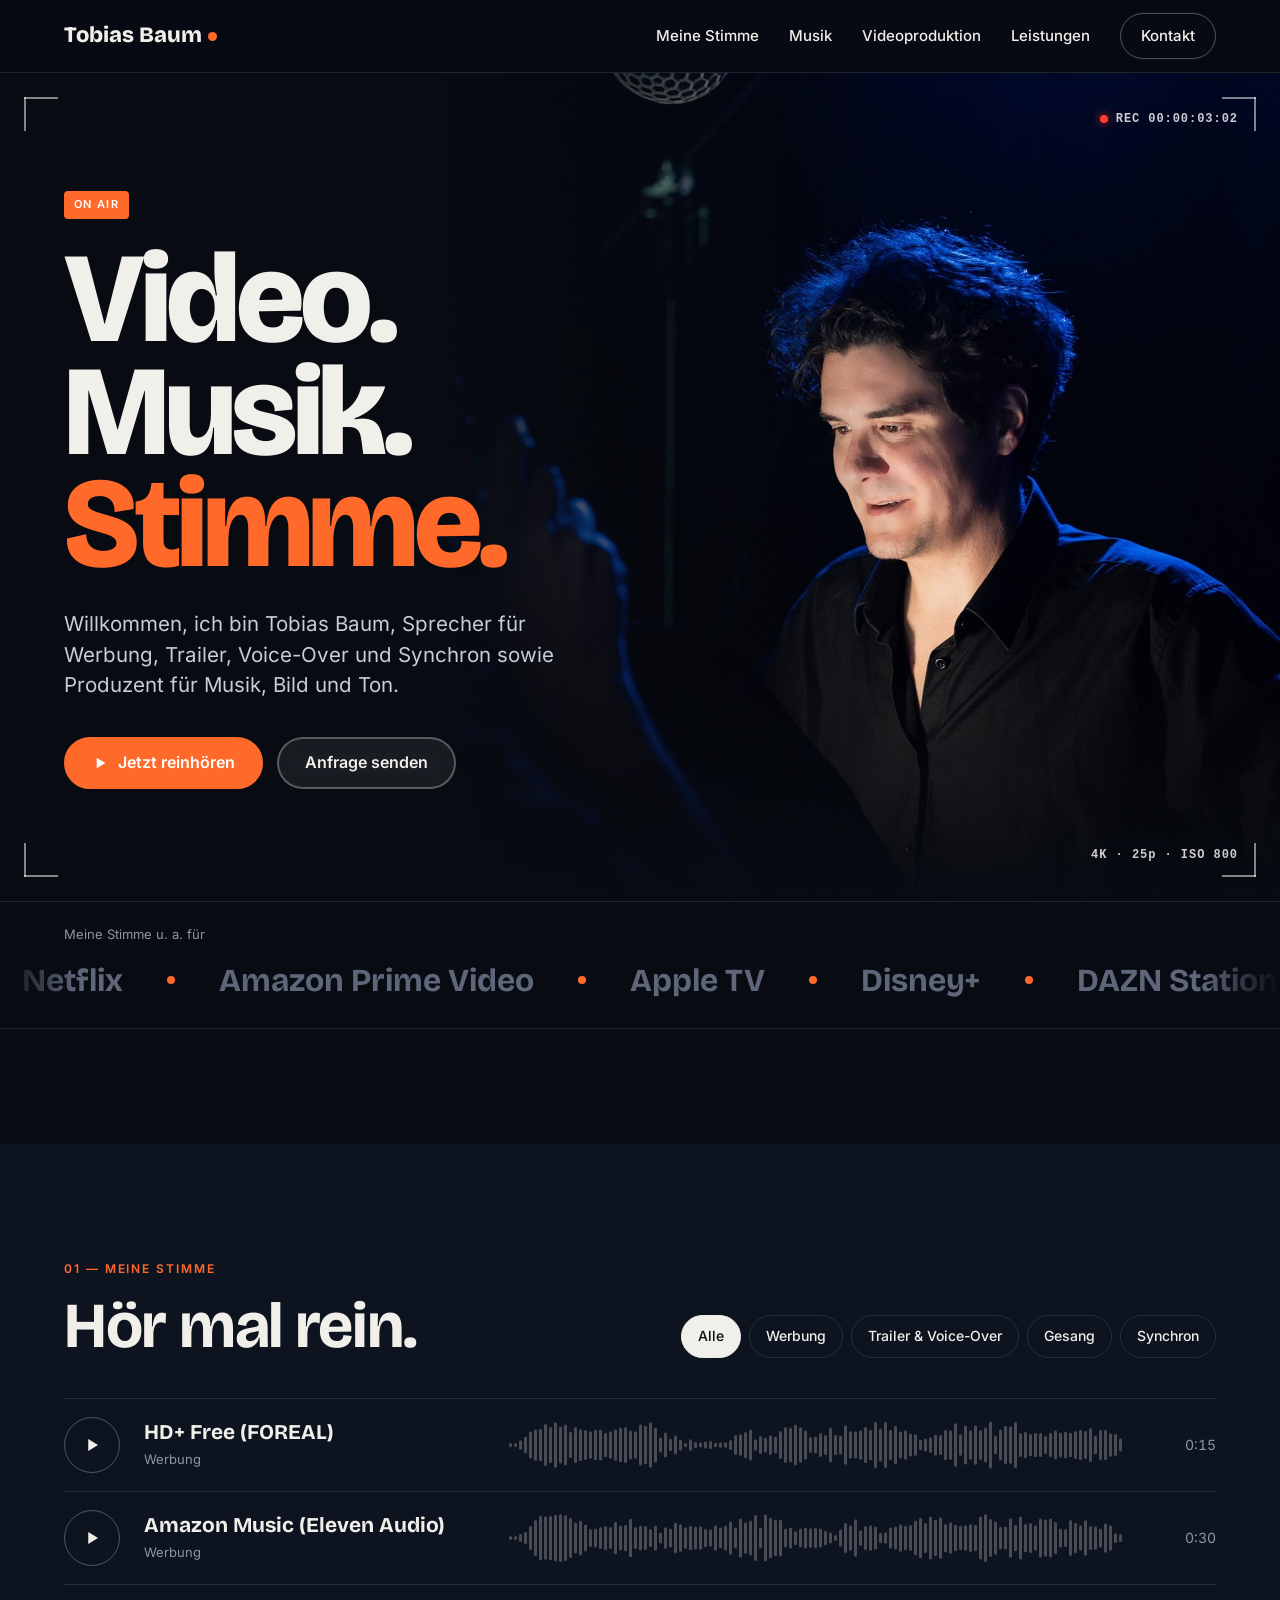
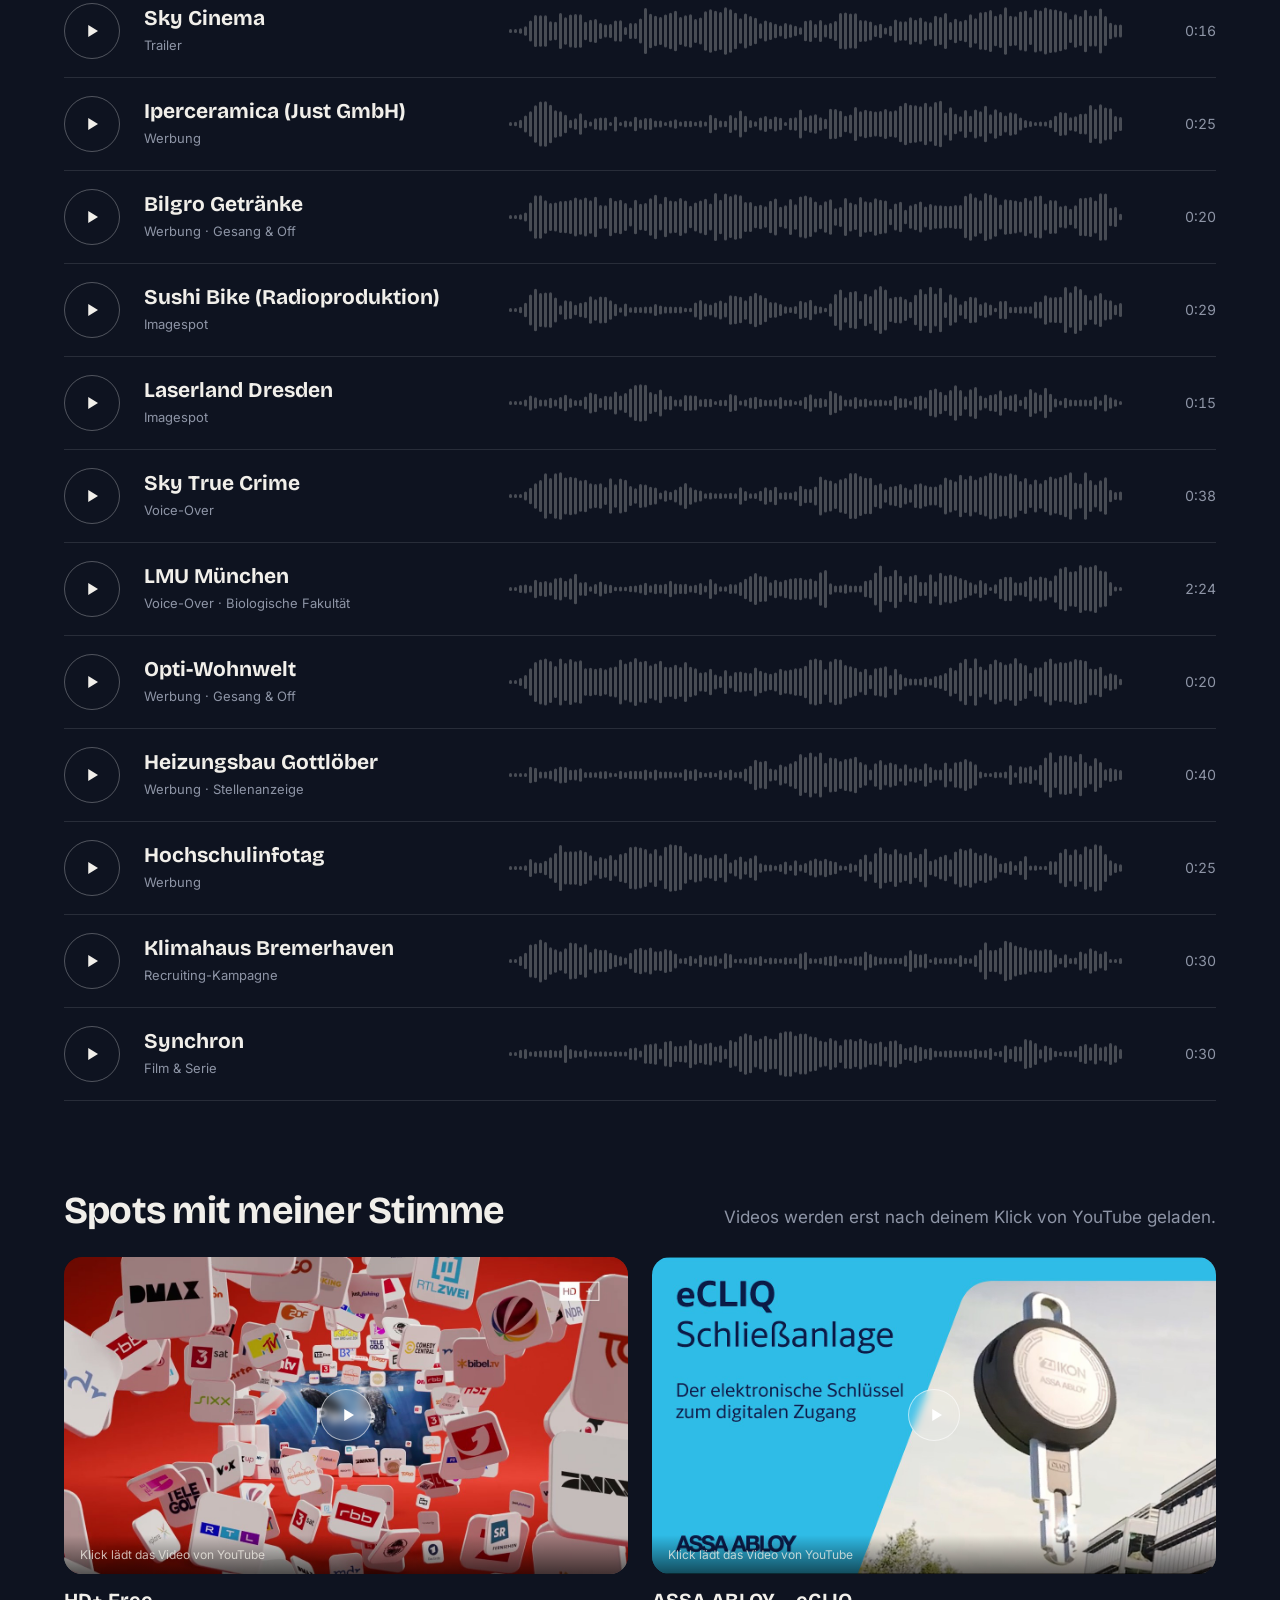
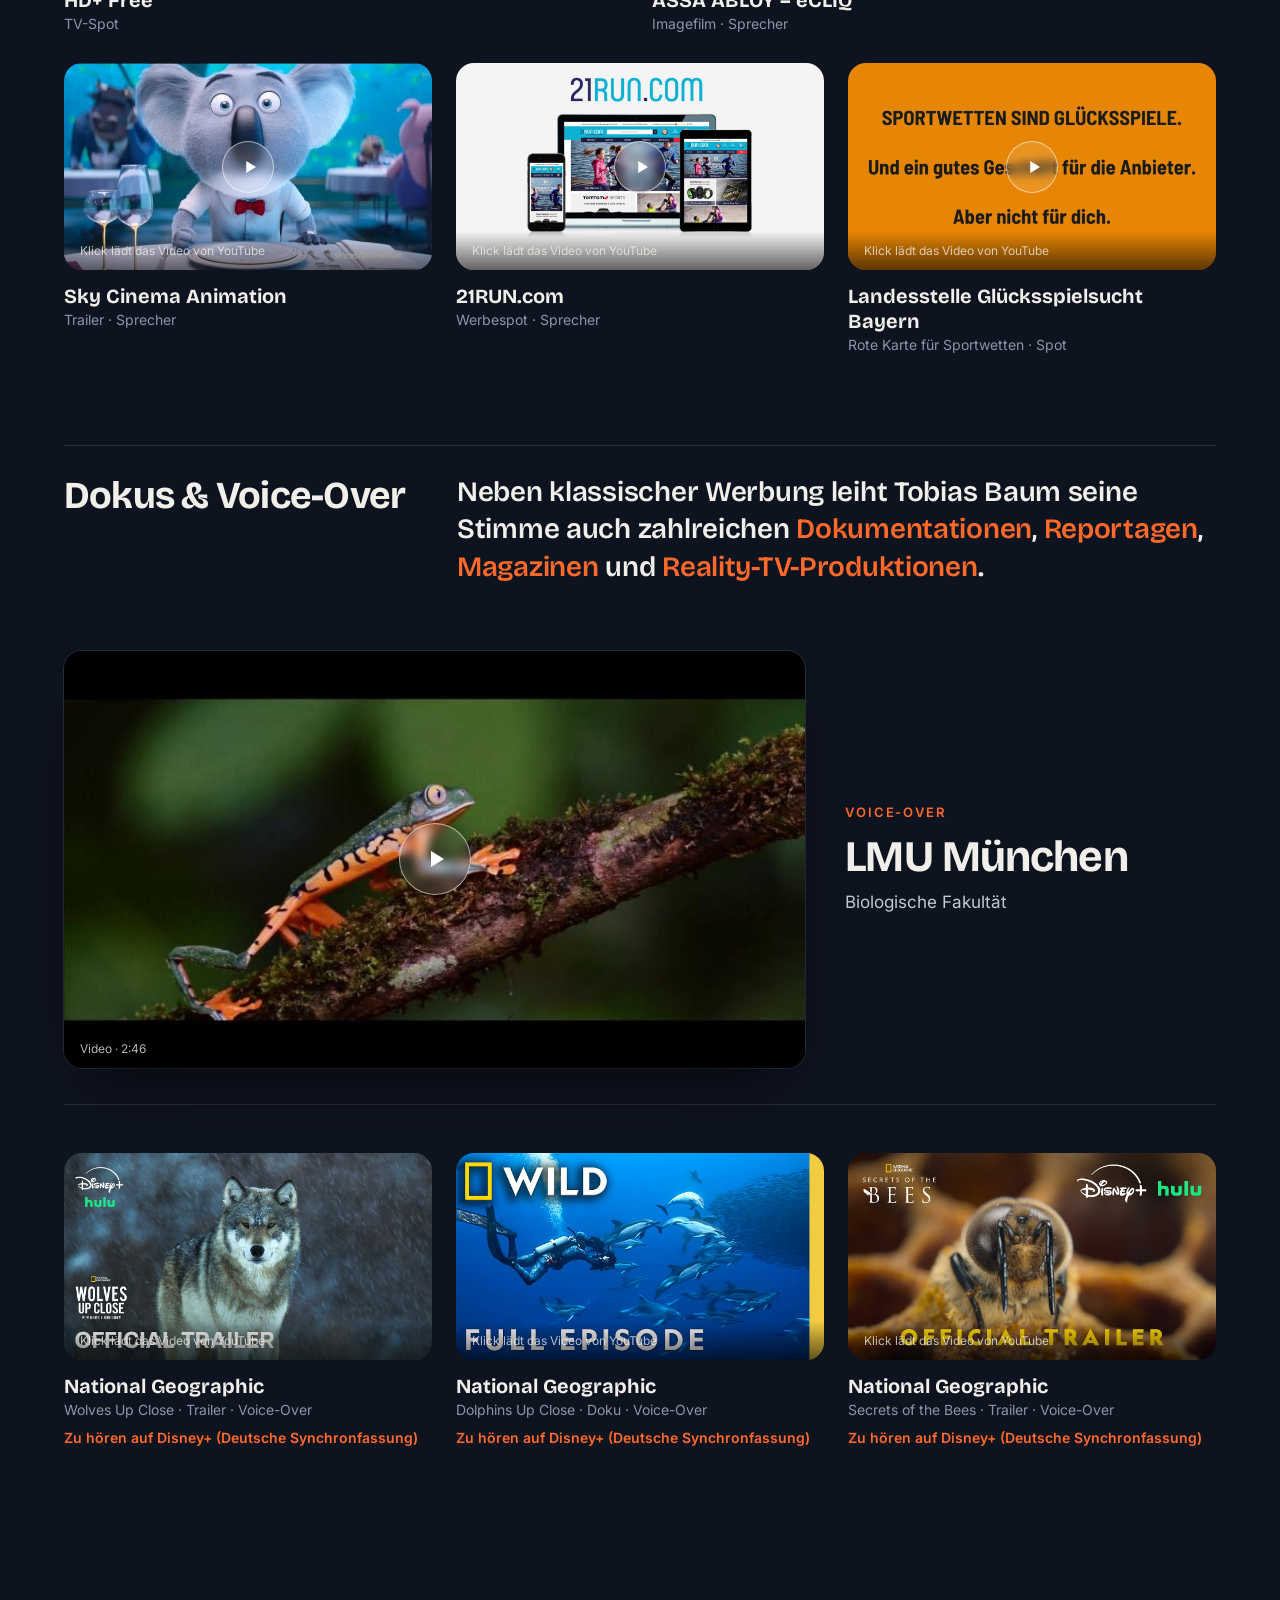
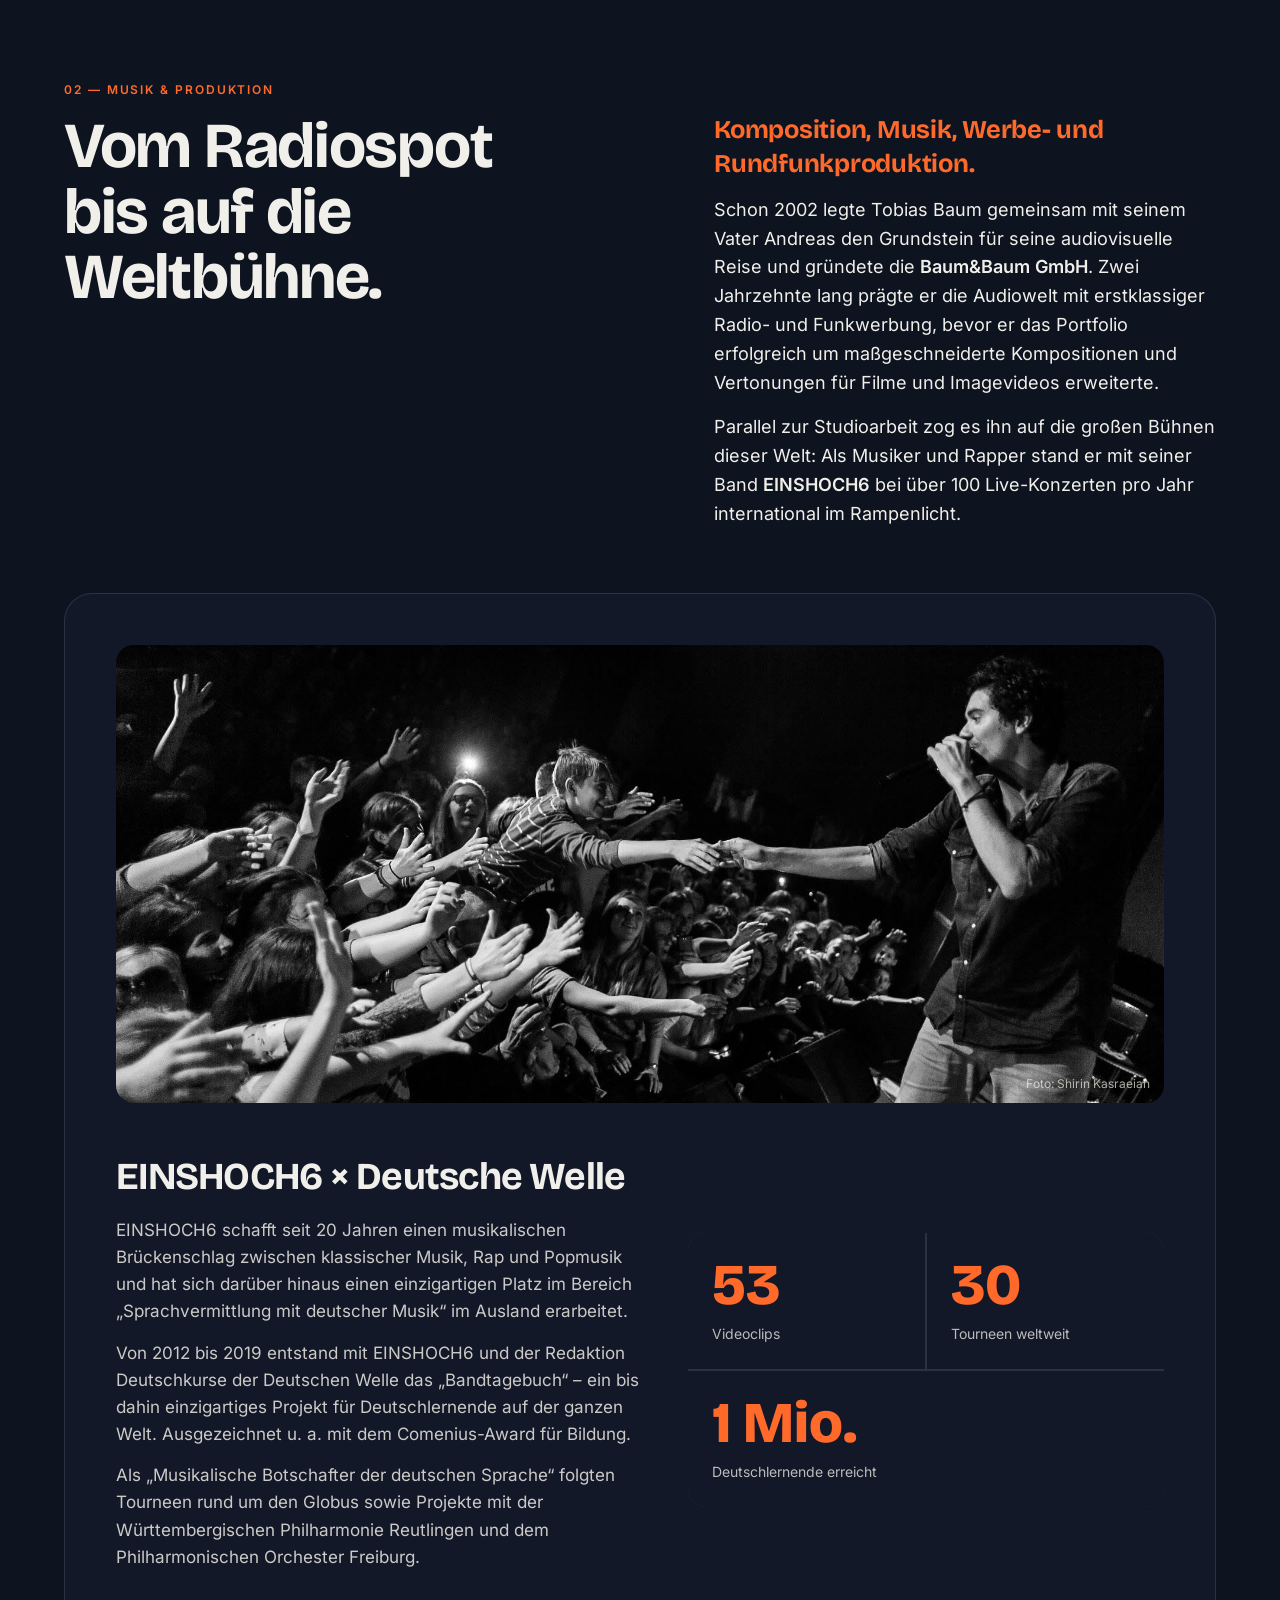
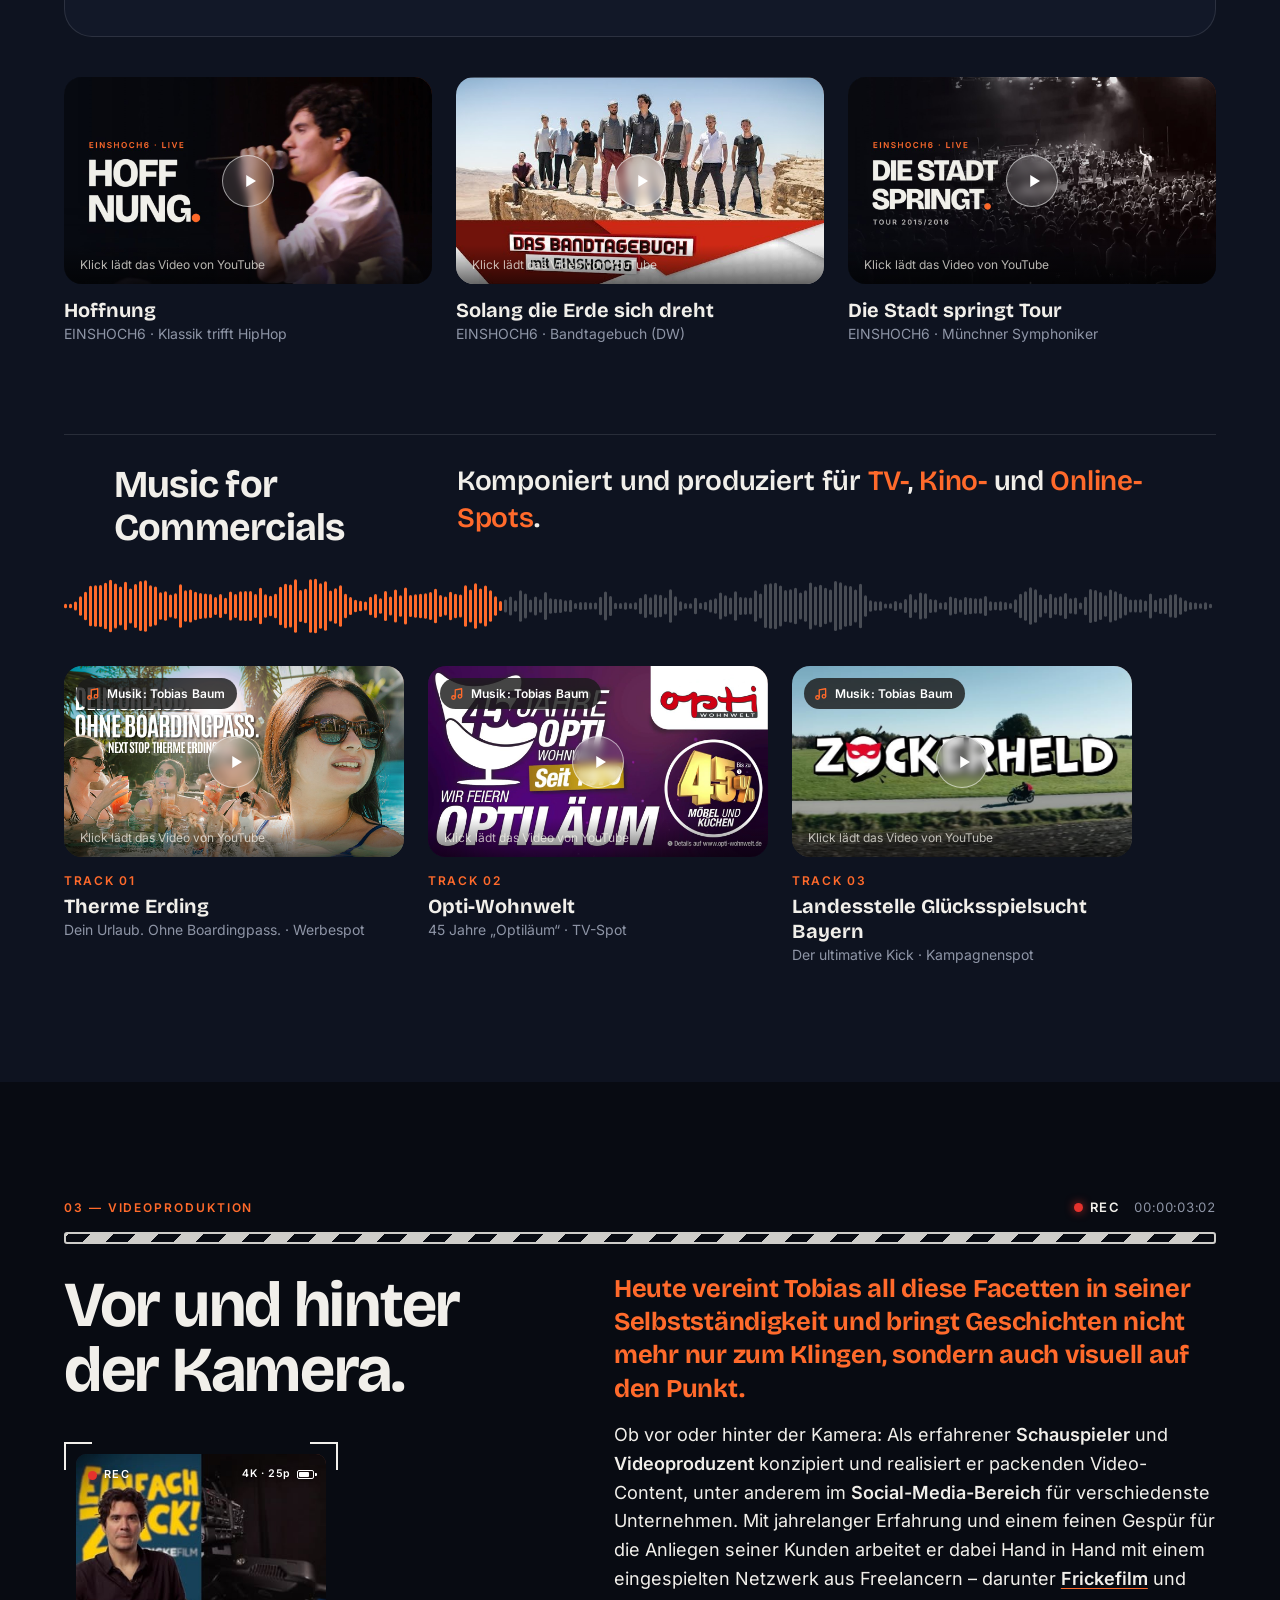
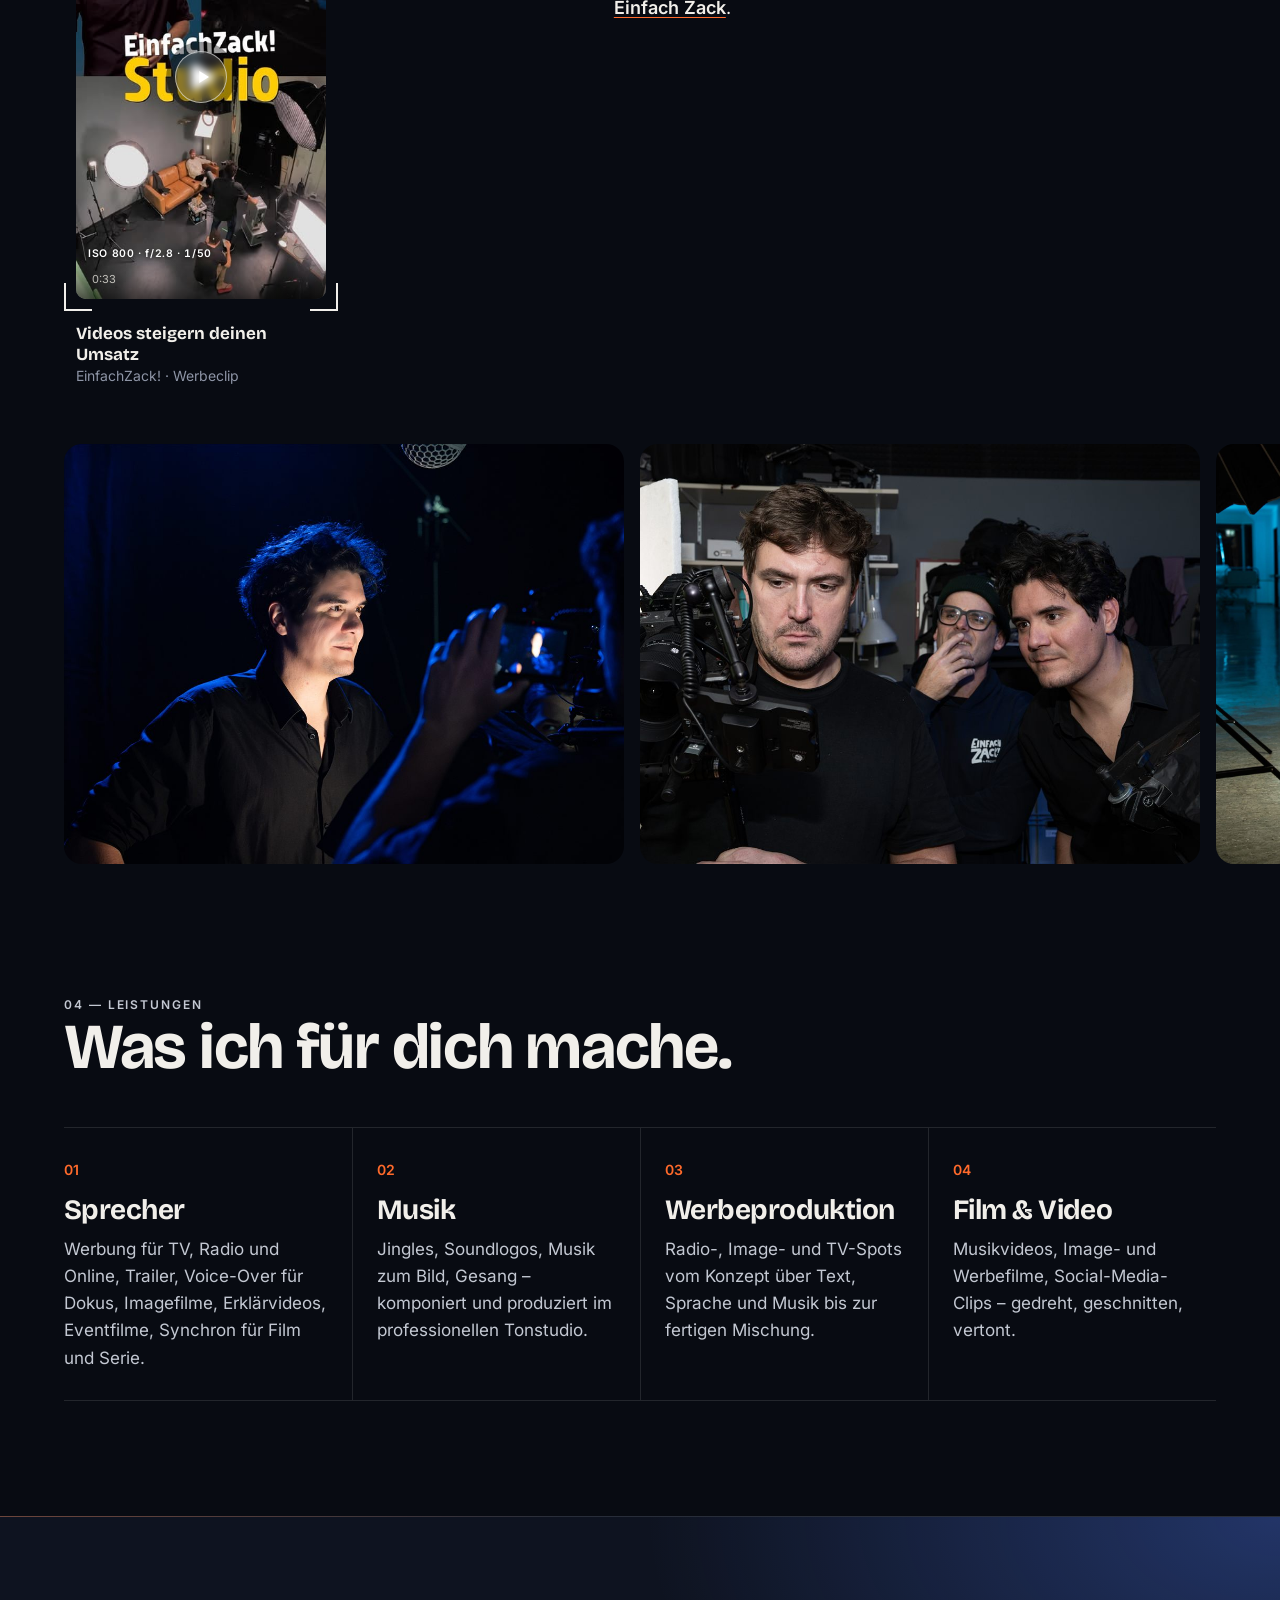
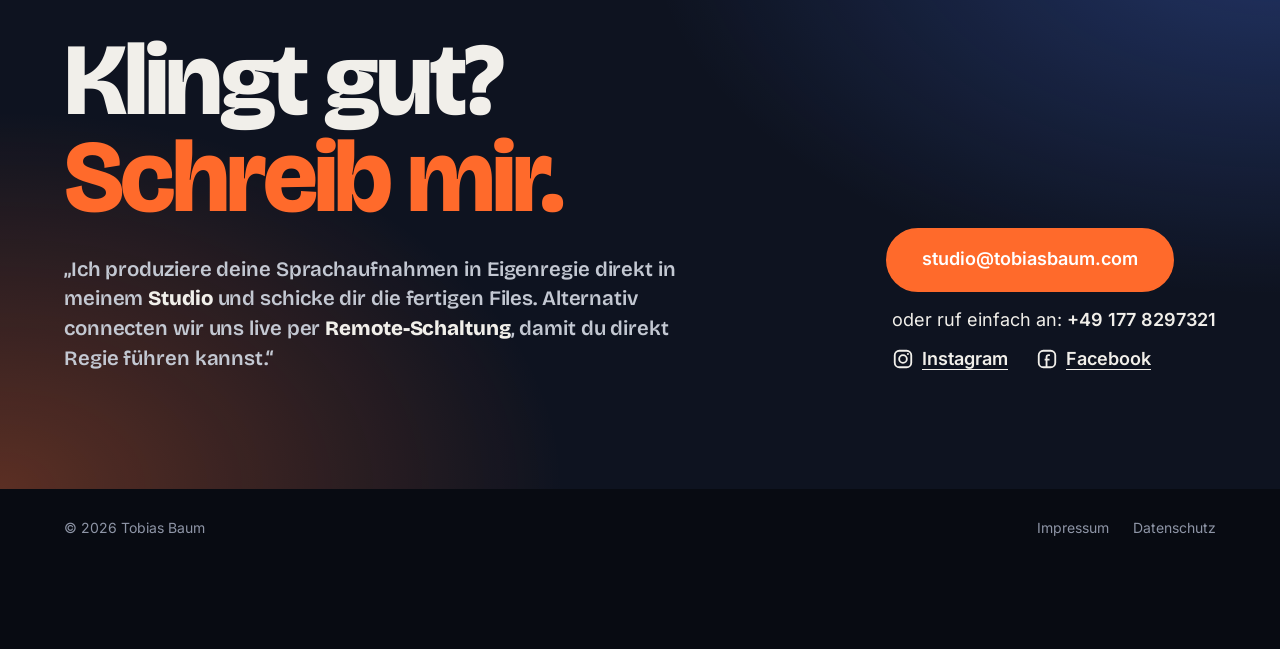
==== dunkel/index.html @ 775d808f "Vorschau aktualisiert (12.11.2026 11:14)" ====
<!doctype html>
<html lang="de">
<head>
<meta charset="utf-8">
<meta name="viewport" content="width=device-width, initial-scale=1">
<meta name="robots" content="noindex, nofollow">
<title>Tobias Baum – Sprecher aus München, Musik- & Videoproduzent</title>
<meta name="description" content="Tobias Baum – Sprecher aus München für Werbung, Trailer, Voice-Over und Synchron sowie Produzent für Musik, Werbung und Video. Hörproben, Videos und Kontakt.">
<!-- Haupt-Adresse für Google (falls die Seite später mit www. läuft, hier und in sitemap.xml/robots.txt anpassen) -->
<link rel="canonical" href="https://tobiasbaum.com/">
<meta name="theme-color" content="#080B12">
<!-- Vorschau beim Teilen (WhatsApp, Facebook, LinkedIn, X …) -->
<meta property="og:type" content="website">
<meta property="og:locale" content="de_DE">
<meta property="og:site_name" content="Tobias Baum">
<meta property="og:url" content="https://tobiasbaum.com/">
<meta property="og:title" content="Tobias Baum – Sprecher, Musik- & Videoproduzent">
<meta property="og:description" content="Sprecher aus München für Werbung, Trailer, Voice-Over und Synchron. Dazu Musik, Werbe- und Videoproduktion aus einer Hand. Jetzt reinhören.">
<meta property="og:image" content="https://tobiasbaum.com/bilder/teilen-vorschau.jpg">
<meta property="og:image:width" content="1200">
<meta property="og:image:height" content="630">
<meta property="og:image:alt" content="Tobias Baum am Set – Video. Musik. Stimme.">
<meta name="twitter:card" content="summary_large_image">
<!-- Angaben für Google (strukturierte Daten) -->
<script type="application/ld+json">
{
  "@context": "https://schema.org",
  "@type": "Person",
  "name": "Tobias Baum",
  "url": "https://tobiasbaum.com/",
  "image": "https://tobiasbaum.com/bilder/teilen-vorschau.jpg",
  "jobTitle": "Sprecher, Musik- und Videoproduzent",
  "description": "Sprecher für Werbung, Trailer, Voice-Over und Synchron sowie Produzent für Musik, Werbung und Video.",
  "email": "mailto:studio@tobiasbaum.com",
  "telephone": "+491778297321",
  "address": {
    "@type": "PostalAddress",
    "streetAddress": "Ringstraße 33",
    "postalCode": "82386",
    "addressLocality": "Huglfing",
    "addressRegion": "Bayern",
    "addressCountry": "DE"
  },
  "areaServed": ["München", "Bayern", "Deutschland"],
  "knowsAbout": ["Sprecher", "Voice-Over", "Werbesprecher", "Trailer", "Synchron", "Musikproduktion", "Werbeproduktion", "Videoproduktion"],
  "sameAs": [
    "https://www.instagram.com/tobiasbaum82/",
    "https://www.facebook.com/tobias.baum"
  ]
}
</script>
<link rel="preload" href="fonts/bricolage-grotesque-latin.woff2" as="font" type="font/woff2" crossorigin>
<link rel="preload" href="fonts/inter-latin.woff2" as="font" type="font/woff2" crossorigin>
<link rel="stylesheet" href="fonts/fonts.css?v=4">
<link rel="stylesheet" href="style.css?v=115">
<script>/* Farbvorschau: ?akzent=RRGGBB testet eine andere Akzentfarbe (ohne Zusatz bleibt alles wie es ist) */(function(){var m=location.search.match(/[?&]akzent=([0-9a-fA-F]{6})/);if(!m)return;var h=m[1],r=parseInt(h.slice(0,2),16),g=parseInt(h.slice(2,4),16),b=parseInt(h.slice(4,6),16),s=document.documentElement.style;s.setProperty("--accent","#"+h);s.setProperty("--accent-ink",(0.299*r+0.587*g+0.114*b)>165?"#111111":"#FFFFFF");})();</script>
<link rel="icon" href="bilder/logo/favicon.ico" sizes="any">
<link rel="icon" type="image/png" sizes="32x32" href="bilder/logo/favicon-32.png">
<link rel="apple-touch-icon" href="bilder/logo/apple-touch-icon.png">
</head>
<body>

<header class="nav" id="top">
  <div class="wrap nav__inner">
    <a href="#top" class="nav__logo">Tobias Baum<span class="dot"></span></a>
    <button class="nav__toggle" aria-expanded="false" aria-controls="menu" aria-label="Menü öffnen">
      <span></span><span></span>
    </button>
    <nav id="menu" class="nav__menu">
      <a href="#hoerproben">Meine Stimme</a>
      <a href="#musik">Musik</a>
      <a href="#videoproduktion">Videoproduktion</a>
      <a href="#leistungen">Leistungen</a>
      <a href="#kontakt" class="nav__cta">Kontakt</a>
    </nav>
  </div>
</header>

<main>

  <!-- HERO -->
  <!-- Set-Licht: Vollbild-Drehfoto mit Kamera-Sucher -->
  <section class="hero">
    <div class="hero__bg"><img src="bilder/dreh/start-set-retusche.jpg?v=2" alt="Tobias Baum am Set vor der Kamera, im blauen Licht" width="2200" height="1467" fetchpriority="high"></div>
    <div class="hero__vf" aria-hidden="true">
      <span class="hero__vf-tr"><i></i>REC <span id="heroTc">00:00:00:00</span></span>
      <span class="hero__vf-br">4K · 25p · ISO 800</span>
    </div>
    <div class="wrap hero__inner">
      <div class="hero__text">
        <p class="eyebrow"><span class="onair">ON AIR</span></p>
        <h1>Video.<br>Musik.<br><em>Stimme.</em></h1>
        <p class="lead">Willkommen, ich bin Tobias Baum, Sprecher für Werbung, Trailer, Voice-Over und Synchron sowie Produzent für Musik, Bild und Ton.</p>
        <div class="hero__actions">
          <button class="btn btn--primary" data-play-first>
            <svg viewBox="0 0 24 24" aria-hidden="true"><path d="M7 4l13 8-13 8z"/></svg>
            Jetzt reinhören
          </button>
          <a href="#kontakt" class="btn btn--glass">Anfrage senden</a>
        </div>
      </div>
    </div>
  </section>

  <!-- KUNDEN -->
  <section class="clients" aria-label="Auswahl an Auftraggebern">
    <p class="clients__label wrap">Meine Stimme u. a. für</p>
    <div class="marquee">
      <div class="marquee__track" id="clientTrack"></div>
    </div>
  </section>

  <!-- HÖRPROBEN -->
  <section class="demos" id="hoerproben">
    <div class="wrap">
      <div class="section-head">
        <div>
          <p class="kicker">01 — Meine Stimme</p>
          <h2>Hör mal rein.</h2>
        </div>
        <div class="chips" role="tablist" aria-label="Hörproben filtern" id="demoFilter"></div>
      </div>
      <ol class="demo-list" id="demoList"></ol>

      <!-- Spots und Dokus gehören seit 10.11. zu den Hörproben (eigene Rubrik „Videos“ entfallen) -->
      <div class="spots" id="spots">
        <div class="subsection__head">
          <h3>Spots mit meiner Stimme</h3>
          <p>Videos werden erst nach deinem Klick von YouTube geladen.</p>
        </div>
        <div class="video-grid" id="videoGrid"></div>
      </div>

      <div class="subsection">
        <div class="vo-intro">
          <h3>Dokus &amp; Voice-Over</h3>
          <p class="vo-intro__lead">Neben klassischer Werbung leiht Tobias Baum seine Stimme auch zahlreichen <em>Dokumentationen</em>, <em>Reportagen</em>, <em>Magazinen</em> und <em>Reality-TV-Produktionen</em>.</p>
        </div>
        <div class="video-grid" id="voiceoverGrid"></div>
      </div>
    </div>
  </section>

  <!-- MUSIK -->
  <section class="music" id="musik">
    <div class="wrap">
      <p class="kicker">02 — Musik & Produktion</p>
      <div class="music__intro">
        <div class="music__head">
          <h2>Vom Radiospot<br>bis auf die Weltbühne.</h2>
        </div>
        <div class="music__text">
          <p class="music__lead">Komposition, Musik, Werbe- und Rundfunkproduktion.</p>
          <p>Schon 2002 legte Tobias Baum gemeinsam mit seinem Vater Andreas den Grundstein für seine audiovisuelle Reise und gründete die <strong>Baum&amp;Baum GmbH</strong>. Zwei Jahrzehnte lang prägte er die Audiowelt mit erstklassiger Radio- und Funkwerbung, bevor er das Portfolio erfolgreich um maßgeschneiderte Kompositionen und Vertonungen für Filme und Imagevideos erweiterte.</p>
          <p>Parallel zur Studioarbeit zog es ihn auf die großen Bühnen dieser Welt: Als Musiker und Rapper stand er mit seiner Band <strong>EINSHOCH6</strong> bei über 100 Live-Konzerten pro Jahr international im Rampenlicht.</p>
        </div>
      </div>

      <div class="band">
        <figure class="band__photo">
          <img src="bilder/einshoch6-live.jpg" alt="Tobias Baum live mit EINSHOCH6 – Hände aus dem Publikum strecken sich ihm entgegen" width="1774" height="1183" loading="lazy">
          <figcaption>Foto: Shirin Kasraeian</figcaption>
        </figure>
        <div class="band__text">
          <h3>EINSHOCH6 × Deutsche Welle</h3>
          <p>EINSHOCH6 schafft seit 20 Jahren einen musikalischen Brückenschlag zwischen klassischer Musik, Rap und Popmusik und hat sich darüber hinaus einen einzigartigen Platz im Bereich „Sprachvermittlung mit deutscher Musik“ im Ausland erarbeitet.</p>
          <p>Von 2012 bis 2019 entstand mit EINSHOCH6 und der Redaktion Deutschkurse der Deutschen Welle das „Bandtagebuch“ – ein bis dahin einzigartiges Projekt für Deutschlernende auf der ganzen Welt. Ausgezeichnet u. a. mit dem Comenius-Award für Bildung.</p>
          <p>Als „Musikalische Botschafter der deutschen Sprache“ folgten Tourneen rund um den Globus sowie Projekte mit der Württembergischen Philharmonie Reutlingen und dem Philharmonischen Orchester Freiburg.</p>
        </div>
        <dl class="stats">
          <div><dt>53</dt><dd>Videoclips</dd></div>
          <div><dt>30</dt><dd>Tourneen weltweit</dd></div>
          <div><dt>1 Mio.</dt><dd>Deutschlernende erreicht</dd></div>
        </dl>
      </div>

      <div class="video-grid video-grid--dark" id="bandGrid"></div>

      <div class="subsection">
        <div class="mfc-head">
          <h3><span class="eq" aria-hidden="true"><i></i><i></i><i></i><i></i><i></i></span>Music for Commercials</h3>
          <p class="mfc-head__lead">Komponiert und produziert für <em>TV-</em>, <em>Kino-</em> und <em>Online-Spots</em>.</p>
        </div>
        <canvas class="mfc-wave" id="mfcWave" aria-hidden="true"></canvas>
        <div class="video-grid video-grid--music" id="commercialGrid"></div>
      </div>
    </div>
  </section>

  <!-- VIDEOPRODUKTION -->
  <section class="video-pro" id="videoproduktion">
   <div class="wrap">
    <div class="film-bar">
      <p class="kicker">03 — Videoproduktion</p>
      <p class="film-bar__rec" aria-hidden="true"><span class="rec"><i></i>REC</span><span class="timecode" id="timecode">00:00:00:00</span></p>
    </div>
    <div class="video-pro__inner">
      <h2>Vor und hinter<br>der Kamera.</h2>
      <div class="video-pro__text">
        <p class="video-pro__lead">Heute vereint Tobias all diese Facetten in seiner Selbstständigkeit und bringt Geschichten nicht mehr nur zum Klingen, sondern auch visuell auf den Punkt.</p>
        <p>Ob vor oder hinter der Kamera: Als erfahrener <strong>Schauspieler</strong> und <strong>Videoproduzent</strong> konzipiert und realisiert er packenden Video-Content, unter anderem im <strong>Social-Media-Bereich</strong> für verschiedenste Unternehmen. Mit jahrelanger Erfahrung und einem feinen Gespür für die Anliegen seiner Kunden arbeitet er dabei Hand in Hand mit einem eingespielten Netzwerk aus Freelancern – darunter <a href="https://frickefilm.de" target="_blank" rel="noopener">Frickefilm</a> und <a href="https://einfachzack.de" target="_blank" rel="noopener">Einfach Zack</a>.</p>
      </div>
        <!-- Einfach-Zack-Clip als eigene MP4 (seit 10.11. statt Instagram-Link); wird erst beim Klick geladen -->
        <figure class="video reel">
          <div class="video__frame">
            <button class="video__poster" type="button" data-local-video="video/einfachzack-umsatz-steigern.mp4" aria-label="Video „Videos steigern deinen Umsatz“ abspielen">
              <img src="bilder/videos/instagram-C8otmmvt7-N.jpg" alt="" width="360" height="640" loading="lazy">
              <span class="play"><svg viewBox="0 0 24 24" aria-hidden="true"><path d="M7 4l13 8-13 8z"/></svg></span>
              <span class="rec rec--overlay" aria-hidden="true"><i></i>REC</span>
              <span class="cam cam--tr" aria-hidden="true">4K · 25p <i class="cam__bat"></i></span>
              <span class="cam cam--bl" aria-hidden="true">ISO 800 · f/2.8 · 1/50</span>
              <span class="hint">0:33</span>
            </button>
          </div>
          <figcaption>
            <div class="video__title">Videos steigern deinen Umsatz</div>
            <div class="video__meta">EinfachZack! · Werbeclip</div>
          </figcaption>
        </figure>
    </div>
    <!-- Eigene Drehfotos als Filmstreifen, seitlich wischbar -->
    <div class="set-strip" aria-label="Fotos vom Dreh">
      <figure class="is-wide"><img src="bilder/dreh/vor-der-kamera-retusche.jpg" alt="Tobias Baum vor der Kamera, ein Kameramann filmt ihn im blauen Licht" width="1200" height="800" loading="lazy"></figure>
      <figure class="is-wide"><img src="bilder/dreh/hinter-der-kamera.jpg" alt="Tobias Baum mit dem Team am Kameramonitor beim Dreh" width="1200" height="800" loading="lazy"></figure>
      <figure><img src="bilder/dreh/set-interview.jpg" alt="Interview-Aufbau mit Licht, Mikrofon und Kamera im Flur" width="933" height="1400" loading="lazy"></figure>
      <figure class="is-wide"><img src="bilder/dreh/set-team.jpg" alt="Tobias Baum mit Kamerateam am Set" width="1400" height="933" loading="lazy"></figure>
    </div>
   </div>
  </section>

  <!-- LEISTUNGEN -->
  <section class="services wrap" id="leistungen">
    <p class="kicker">04 — Leistungen</p>
    <h2>Was ich für dich mache.</h2>
    <div class="services__grid">
      <article>
        <span class="num">01</span>
        <h3>Sprecher</h3>
        <p>Werbung für TV, Radio und Online, Trailer, Voice-Over für Dokus, Imagefilme, Erklärvideos, Eventfilme, Synchron für Film und Serie.</p>
      </article>
      <article>
        <span class="num">02</span>
        <h3>Musik</h3>
        <p>Jingles, Soundlogos, Musik zum Bild, Gesang – komponiert und produziert im professionellen Tonstudio.</p>
      </article>
      <article>
        <span class="num">03</span>
        <h3>Werbeproduktion</h3>
        <p>Radio-, Image- und TV-Spots vom Konzept über Text, Sprache und Musik bis zur fertigen Mischung.</p>
      </article>
      <article>
        <span class="num">04</span>
        <h3>Film &amp; Video</h3>
        <p>Musikvideos, Image- und Werbefilme, Social-Media-Clips – gedreht, geschnitten, vertont.</p>      </article>
    </div>
  </section>

  <!-- KONTAKT -->
  <section class="contact" id="kontakt">
    <div class="wrap contact__inner">
      <div class="contact__head">
        <h2>Klingt gut?<br><em>Schreib mir.</em></h2>
        <blockquote class="contact__quote">
          <p>„Ich produziere deine Sprachaufnahmen in Eigenregie direkt in meinem <strong>Studio</strong> und schicke dir die fertigen Files. Alternativ connecten wir uns live per <strong>Remote-Schaltung</strong>, damit du direkt Regie führen kannst.“</p>
        </blockquote>
      </div>
      <div class="contact__links">
        <a href="mailto:studio@tobiasbaum.com" class="btn btn--primary btn--big">studio@tobiasbaum.com</a>
        <p class="contact__phone">oder ruf einfach an: <a href="tel:+491778297321">+49&nbsp;177&nbsp;8297321</a></p>
        <p class="contact__phone contact__social">
          <a href="https://www.instagram.com/tobiasbaum82/" target="_blank" rel="noopener">
            <svg viewBox="0 0 24 24" aria-hidden="true"><rect x="3" y="3" width="18" height="18" rx="5"/><circle cx="12" cy="12" r="4.2"/><circle cx="17.4" cy="6.6" r="1.1" class="fill"/></svg>
            Instagram
          </a>
          <a href="https://www.facebook.com/tobias.baum" target="_blank" rel="noopener">
            <svg viewBox="0 0 24 24" aria-hidden="true"><rect x="3" y="3" width="18" height="18" rx="5"/><path d="M15.2 7.8h-1.6c-1.3 0-2.1.8-2.1 2.2V21M9.4 12.6h5.4"/></svg>
            Facebook
          </a>
        </p>
      </div>
    </div>
  </section>

</main>

<footer class="footer wrap">
  <span>© <span id="year"></span> Tobias Baum</span>
  <nav><a href="impressum.html">Impressum</a><a href="datenschutz.html">Datenschutz</a></nav>
</footer>

<!-- Mini-Player (erscheint beim Abspielen) -->
<div class="mini" id="mini" hidden>
  <button class="mini__btn" id="miniBtn" aria-label="Pause">
    <svg class="i-play" viewBox="0 0 24 24" aria-hidden="true"><path d="M7 4l13 8-13 8z"/></svg>
    <svg class="i-pause" viewBox="0 0 24 24" aria-hidden="true"><path d="M6 4h4v16H6zM14 4h4v16h-4z"/></svg>
  </button>
  <div class="mini__info">
    <strong id="miniTitle"></strong>
    <span id="miniTime">0:00</span>
  </div>
  <button class="mini__close" id="miniClose" aria-label="Player schließen">×</button>
  <div class="mini__bar"><span id="miniProg"></span></div>
</div>

<script src="main.js?v=115"></script>
</body>
</html>
---- dunkel/fonts/fonts.css ----
/* Schriften lokal gehostet (DSGVO) – keine Verbindung zu Google beim Seitenaufruf.
   Bricolage Grotesque & Inter: SIL Open Font License 1.1 */

/* Bricolage Grotesque – latin-ext */
@font-face {
  font-family: 'Bricolage Grotesque';
  font-style: normal;
  font-weight: 500 800;
  font-display: swap;
  src: url(bricolage-grotesque-latin-ext.woff2) format('woff2');
  unicode-range: U+0100-02BA, U+02BD-02C5, U+02C7-02CC, U+02CE-02D7, U+02DD-02FF, U+0304, U+0308, U+0329, U+1D00-1DBF, U+1E00-1E9F, U+1EF2-1EFF, U+2020, U+20A0-20AB, U+20AD-20C4, U+2113, U+2C60-2C7F, U+A720-A7FF;
}
/* Bricolage Grotesque – latin */
@font-face {
  font-family: 'Bricolage Grotesque';
  font-style: normal;
  font-weight: 500 800;
  font-display: swap;
  src: url(bricolage-grotesque-latin.woff2) format('woff2');
  unicode-range: U+0000-00FF, U+0131, U+0152-0153, U+02BB-02BC, U+02C6, U+02DA, U+02DC, U+0304, U+0308, U+0329, U+2000-206F, U+20AC, U+2122, U+2191, U+2193, U+2212, U+2215, U+FEFF, U+FFFD;
}
/* Inter – latin-ext */
@font-face {
  font-family: 'Inter';
  font-style: normal;
  font-weight: 400 600;
  font-display: swap;
  src: url(inter-latin-ext.woff2) format('woff2');
  unicode-range: U+0100-02BA, U+02BD-02C5, U+02C7-02CC, U+02CE-02D7, U+02DD-02FF, U+0304, U+0308, U+0329, U+1D00-1DBF, U+1E00-1E9F, U+1EF2-1EFF, U+2020, U+20A0-20AB, U+20AD-20C4, U+2113, U+2C60-2C7F, U+A720-A7FF;
}
/* Inter – latin */
@font-face {
  font-family: 'Inter';
  font-style: normal;
  font-weight: 400 600;
  font-display: swap;
  src: url(inter-latin.woff2) format('woff2');
  unicode-range: U+0000-00FF, U+0131, U+0152-0153, U+02BB-02BC, U+02C6, U+02DA, U+02DC, U+0304, U+0308, U+0329, U+2000-206F, U+20AC, U+2122, U+2191, U+2193, U+2212, U+2215, U+FEFF, U+FFFD;
}
---- dunkel/style.css ----
/* ==========================================================
   Tobias Baum – Homepage
   Farben & Schriften zentral hier anpassen
   ========================================================== */
/* Design „Set-Licht“ (seit 10.11.2026): dunkel wie ein Filmset, Orange + Blau.
   Achtung: --paper ist jetzt der DUNKLE Hintergrund, --ink die HELLE Schrift.
   Altes helles Design (Creme & Orange): Sicherungen/website-2026-11-10-vor-setlicht.zip */
:root {
  --paper: #080B12;
  --paper-2: #0E1320;
  --panel: #121828;
  --ink: #F1EFEA;
  --ink-2: #C3C8D2;
  --muted: #8E95A6;
  --muted-dark: #8E95A6;
  --accent: #FF6A2B;
  --accent-ink: #FFFFFF;
  --blue: #4D7CFF;
  --line: rgba(255, 255, 255, .11);
  --line-dark: rgba(255, 255, 255, .11);

  --font-display: "Bricolage Grotesque", "Segoe UI", system-ui, sans-serif;
  --font-body: "Inter", "Segoe UI", system-ui, sans-serif;

  --radius: 18px;
  --gutter: clamp(16px, 5vw, 64px);
}

*, *::before, *::after { box-sizing: border-box; }
html { scroll-behavior: smooth; scroll-padding-top: 80px; }
body {
  margin: 0;
  background: var(--paper);
  color: var(--ink);
  font: 400 17px/1.6 var(--font-body);
  -webkit-font-smoothing: antialiased;
}
img { max-width: 100%; display: block; }
a { color: inherit; text-decoration: none; }
button { font: inherit; color: inherit; cursor: pointer; }
h1, h2, h3 { font-family: var(--font-display); font-weight: 700; margin: 0; letter-spacing: -.02em; }
h2 { font-size: clamp(36px, 5.5vw, 64px); line-height: 1.02; }
h3 { font-size: 26px; line-height: 1.15; }
em { font-style: normal; color: var(--accent); }
:focus-visible { outline: 2px solid var(--accent); outline-offset: 3px; border-radius: 4px; }

.wrap { max-width: 1280px; margin: 0 auto; padding-left: var(--gutter); padding-right: var(--gutter); }
.kicker { font-size: 14px; font-weight: 500; letter-spacing: .04em; color: var(--muted); margin: 0 0 14px; }
.section-head { display: flex; justify-content: space-between; align-items: flex-end; gap: 24px; flex-wrap: wrap; margin-bottom: 40px; }
.section-note { margin: 0; font-size: 14px; color: var(--muted); max-width: 300px; }

/* ---------- Buttons ---------- */
.btn {
  display: inline-flex; align-items: center; gap: 10px;
  min-height: 52px; padding: 0 26px; border-radius: 999px;
  font-weight: 600; font-size: 16px; border: 2px solid var(--ink);
  transition: transform .15s ease, background .15s ease, color .15s ease;
}
.btn svg { width: 16px; height: 16px; fill: currentColor; }
.btn:hover { transform: translateY(-2px); }
.btn--primary { background: var(--accent); border-color: var(--accent); color: var(--accent-ink); }
.btn--ghost { background: transparent; }
.btn--ghost:hover { background: var(--ink); color: var(--paper); }
.btn--big { min-height: 64px; padding: 0 34px; font-size: 18px; }

/* ---------- Navigation ---------- */
.nav { position: sticky; top: 0; z-index: 50; background: rgba(244, 241, 234, .9); backdrop-filter: blur(10px); border-bottom: 1px solid var(--line); }
.nav__inner { display: flex; align-items: center; justify-content: space-between; height: 72px; }
.nav__logo { font-family: var(--font-display); font-weight: 800; font-size: 22px; display: flex; align-items: center; gap: 6px; }
.dot { width: 9px; height: 9px; border-radius: 50%; background: var(--accent); display: inline-block; }
.nav__menu { display: flex; align-items: center; gap: 30px; font-size: 15px; font-weight: 500; }
.nav__menu a:not(.nav__cta):hover { color: var(--accent); }
.nav__cta { background: var(--ink); color: var(--paper); padding: 10px 20px; border-radius: 999px; }
.nav__toggle { display: none; background: none; border: 0; width: 44px; height: 44px; position: relative; }
.nav__toggle span { position: absolute; left: 10px; right: 10px; height: 2px; background: var(--ink); transition: transform .2s; }
.nav__toggle span:first-child { top: 17px; }
.nav__toggle span:last-child { top: 25px; }
.nav__toggle[aria-expanded="true"] span:first-child { transform: translateY(4px) rotate(45deg); }
.nav__toggle[aria-expanded="true"] span:last-child { transform: translateY(-4px) rotate(-45deg); }

/* ---------- Hero „Set-Licht“: Vollbild-Drehfoto, Kamera-Sucher ---------- */
.hero { position: relative; isolation: isolate; overflow: hidden; min-height: calc(100vh - 72px); min-height: calc(100svh - 72px); display: flex; align-items: center; }
.hero__bg { position: absolute; inset: 0; z-index: -1; overflow: hidden; }
/* Foto gespiegelt, damit das Gesicht rechts neben der Schrift steht */
.hero__bg img { width: 100%; height: 100%; object-fit: cover; object-position: 100% 30%; transform: scaleX(-1) scale(1.06); animation: drift 26s ease-in-out infinite alternate; }
@keyframes drift { to { transform: scaleX(-1) scale(1.12) translateX(2%); } }
.hero__bg::after { content: ""; position: absolute; inset: 0; background: linear-gradient(90deg, rgba(8,11,18,.94) 0%, rgba(8,11,18,.72) 40%, rgba(8,11,18,.08) 75%), linear-gradient(0deg, var(--paper) 0%, transparent 28%); }
.hero__vf { position: absolute; inset: 24px; pointer-events: none; --c: rgba(255,255,255,.5); background:
  linear-gradient(var(--c),var(--c)) left top/34px 2px no-repeat, linear-gradient(var(--c),var(--c)) left top/2px 34px no-repeat,
  linear-gradient(var(--c),var(--c)) right top/34px 2px no-repeat, linear-gradient(var(--c),var(--c)) right top/2px 34px no-repeat,
  linear-gradient(var(--c),var(--c)) left bottom/34px 2px no-repeat, linear-gradient(var(--c),var(--c)) left bottom/2px 34px no-repeat,
  linear-gradient(var(--c),var(--c)) right bottom/34px 2px no-repeat, linear-gradient(var(--c),var(--c)) right bottom/2px 34px no-repeat; }
.hero__vf > span { position: absolute; right: 18px; display: inline-flex; align-items: center; gap: 8px; font: 600 12px/1 ui-monospace, Consolas, monospace; letter-spacing: .08em; color: rgba(255,255,255,.8); font-variant-numeric: tabular-nums; }
.hero__vf-tr { top: 16px; }
.hero__vf-tr i { width: 8px; height: 8px; border-radius: 50%; background: #FF3B30; box-shadow: 0 0 10px rgba(255,59,48,.8); animation: blink 1.4s steps(1, end) infinite; }
.hero__vf-br { bottom: 16px; }
.hero__inner { position: relative; width: 100%; display: flex; justify-content: space-between; align-items: flex-end; gap: 40px; padding-top: clamp(56px, 8vw, 110px); padding-bottom: clamp(56px, 8vw, 96px); }
.hero__text { max-width: 640px; }
.eyebrow { display: flex; align-items: center; gap: 12px; font-size: 13px; font-weight: 700; letter-spacing: .14em; text-transform: uppercase; color: var(--ink-2); margin: 0 0 24px; }
.onair { background: var(--accent); color: var(--accent-ink); font-weight: 700; font-size: 11px; letter-spacing: .12em; padding: 5px 10px; border-radius: 4px; animation: blink 2.4s ease-in-out infinite; }
@keyframes blink { 50% { opacity: .55; } }
.hero h1 { font-size: clamp(64px, 10vw, 150px); line-height: .88; letter-spacing: -.035em; font-weight: 800; }
.lead { font-size: clamp(18px, 1.6vw, 21px); line-height: 1.5; max-width: 560px; margin: 28px 0 36px; color: #C9CDD6; }
.hero__actions { display: flex; gap: 14px; flex-wrap: wrap; }
.btn--glass { background: rgba(255,255,255,.07); border-color: rgba(255,255,255,.28); -webkit-backdrop-filter: blur(10px); backdrop-filter: blur(10px); }
.btn--glass:hover { background: var(--ink); color: var(--paper); border-color: var(--ink); }
.eq { display: inline-flex; align-items: flex-end; gap: 3px; height: 16px; }
.eq i { width: 3px; background: var(--accent); border-radius: 2px; animation: eq 1s ease-in-out infinite; }
.eq i:nth-child(2) { animation-delay: -.2s; } .eq i:nth-child(3) { animation-delay: -.5s; }
.eq i:nth-child(4) { animation-delay: -.7s; } .eq i:nth-child(5) { animation-delay: -.35s; }
@keyframes eq { 0%, 100% { height: 25%; } 50% { height: 100%; } }

/* ---------- Kunden-Laufband ---------- */
.clients { border-top: 2px solid var(--ink); border-bottom: 2px solid var(--ink); padding: 22px 0; overflow: hidden; }
.clients__label { font-size: 13px; color: var(--muted); margin: 0 auto 10px; }
.marquee { overflow: hidden; -webkit-mask-image: linear-gradient(90deg, transparent, #000 6%, #000 94%, transparent); mask-image: linear-gradient(90deg, transparent, #000 6%, #000 94%, transparent); }
.marquee__track { display: flex; width: max-content; animation: marquee 60s linear infinite; }
.marquee:hover .marquee__track { animation-play-state: paused; }
.marquee__track span { font-family: var(--font-display); font-weight: 700; font-size: clamp(22px, 2.6vw, 32px); white-space: nowrap; padding: 0 22px; display: flex; align-items: center; gap: 44px; }
.marquee__track span::after { content: ""; width: 8px; height: 8px; border-radius: 50%; background: var(--accent); }
@keyframes marquee { to { transform: translateX(-50%); } }

/* ---------- Hörproben ---------- */
.demos { background: var(--ink); color: var(--paper); padding: clamp(64px, 9vw, 120px) 0; margin-top: clamp(64px, 9vw, 120px); }
.demos .kicker { color: var(--muted-dark); }
.chips { display: flex; gap: 8px; flex-wrap: wrap; }
.chip { background: transparent; border: 1px solid var(--line-dark); color: var(--paper); padding: 9px 16px; border-radius: 999px; font-size: 14px; font-weight: 500; min-height: 40px; transition: background .15s, border-color .15s; }
.chip:hover { border-color: var(--paper); }
.chip[aria-selected="true"] { background: var(--paper); color: var(--ink); border-color: var(--paper); }

.demo-list { list-style: none; margin: 0; padding: 0; border-top: 1px solid var(--line-dark); }
.demo { display: grid; grid-template-columns: 56px minmax(180px, 1.1fr) 2fr 64px; align-items: center; gap: 24px; padding: 18px 0; border-bottom: 1px solid var(--line-dark); transition: background .2s; }
.demo[hidden] { display: none; }
.demo__play { width: 56px; height: 56px; border-radius: 50%; border: 0; background: var(--paper); display: grid; place-items: center; transition: transform .15s, background .15s; }
.demo__play:hover { transform: scale(1.06); }
.demo__play svg { width: 18px; height: 18px; fill: var(--ink); }
.demo__play .i-pause, .demo.is-playing .demo__play .i-play { display: none; }
.demo.is-playing .demo__play .i-pause { display: block; }
.demo.is-playing .demo__play { background: var(--accent); }
.demo__title { font-family: var(--font-display); font-weight: 700; font-size: 21px; line-height: 1.2; }
.demo__meta { font-size: 13px; color: var(--muted-dark); margin-top: 4px; }
.demo__wave { position: relative; height: 48px; cursor: pointer; }
.demo__wave canvas { width: 100%; height: 100%; display: block; }
.demo__time { font-size: 14px; font-variant-numeric: tabular-nums; color: var(--muted-dark); text-align: right; }
.demo.is-playing .demo__time { color: var(--paper); }
.demo.is-error .demo__time { color: var(--accent); font-size: 12px; }

/* ---------- Videos ---------- */
.videos { padding-top: clamp(64px, 9vw, 120px); padding-bottom: clamp(64px, 9vw, 120px); }
.video-grid { display: grid; grid-template-columns: repeat(auto-fill, minmax(min(100%, 290px), 1fr)); gap: 28px 24px; }
.video { margin: 0; }
.video__frame { position: relative; aspect-ratio: 16 / 9; border-radius: var(--radius); overflow: hidden; background: var(--ink); }
.video__frame iframe { position: absolute; inset: 0; width: 100%; height: 100%; border: 0; }
.video__poster { position: absolute; inset: 0; width: 100%; height: 100%; border: 0; padding: 0; background:
  radial-gradient(120% 90% at 85% 10%, color-mix(in srgb, var(--accent) 55%, transparent), transparent 55%),
  repeating-linear-gradient(90deg, rgba(244,241,234,.06) 0 2px, transparent 2px 9px),
  var(--ink-2);
  color: var(--paper); display: flex; align-items: center; justify-content: center; }
.video__poster img { position: absolute; inset: 0; width: 100%; height: 100%; object-fit: cover; }
.video__poster { cursor: pointer; }
/* Dezenter Play-Button: halbtransparent mit feinem Rand, beim Drüberfahren orange */
.video__poster .play { position: relative; width: 52px; height: 52px; border-radius: 50%; display: grid; place-items: center;
  background: rgba(27,27,27,.35); border: 1.5px solid rgba(244,241,234,.75); -webkit-backdrop-filter: blur(4px); backdrop-filter: blur(4px);
  transition: background .2s, border-color .2s, transform .2s; }
.video__poster .play svg { width: 18px; height: 18px; fill: var(--paper); margin-left: 3px; }
.video__poster:hover .play, .video__poster:focus-visible .play { background: var(--accent); border-color: var(--accent); transform: scale(1.06); }
.video__poster .hint { position: absolute; left: 0; right: 0; bottom: 0; padding: 10px 16px; font-size: 12px; color: rgba(244,241,234,.75); background: linear-gradient(transparent, rgba(0,0,0,.6)); text-align: left; }
.video__poster[disabled] { cursor: default; }
.video figcaption { padding-top: 14px; }
.video__title { font-family: var(--font-display); font-weight: 700; font-size: 20px; line-height: 1.25; }
.video__meta { font-size: 14px; color: var(--muted); }
.video-grid--dark .video__meta { color: var(--muted-dark); }
/* Kompaktes Raster ohne Lücken (Spots mit meiner Stimme) */
.video-grid--compact { grid-template-columns: repeat(6, minmax(0, 1fr)); }
.video-grid--compact > * { grid-column: span 2; }
.video-grid--compact > .is-half { grid-column: span 3; }
@media (max-width: 960px) {
  .video-grid--compact { grid-template-columns: repeat(2, minmax(0, 1fr)); }
  .video-grid--compact > *, .video-grid--compact > .is-half { grid-column: span 1; }
  .video-grid--compact > .is-full-tablet { grid-column: 1 / -1; }
}
@media (max-width: 640px) {
  .video-grid--compact { grid-template-columns: 1fr; }
  .video-grid--compact > *, .video-grid--compact > .is-half, .video-grid--compact > .is-full-tablet { grid-column: auto; }
}
.video__note { margin-top: 6px; font-size: 14px; font-weight: 600; color: var(--accent); }

/* ---------- Musik ---------- */
.music { background: var(--paper-2); padding: clamp(64px, 9vw, 120px) 0; }
.music__intro { display: grid; grid-template-columns: 1.2fr 1fr; gap: 48px; align-items: start; margin-bottom: 64px; }
.music__intro p { margin: 0; font-size: 18px; }
.music__text p + p { margin-top: 16px; }
.music__photo { position: relative; margin: 36px 0 0; max-width: 580px; }
.music__photo figcaption { position: absolute; right: 14px; bottom: 10px; font-size: 12px; color: rgba(244,241,234,.8); text-shadow: 0 1px 3px rgba(0,0,0,.6); }
.music__photo img { display: block; width: 100%; height: auto; border-radius: var(--radius); }
.music__intro .music__lead { font-family: var(--font-display); font-weight: 700; font-size: clamp(21px, 2vw, 26px); line-height: 1.3; letter-spacing: -.01em; color: var(--accent); }
/* Unterrubriken (Voice-Over, Music for Commercials) */
.subsection { margin-top: clamp(56px, 7vw, 88px); }
.subsection__head { display: flex; flex-wrap: wrap; align-items: baseline; justify-content: space-between; gap: 8px 24px; margin-bottom: 24px; }
.subsection__head h3 { font-size: clamp(28px, 3vw, 38px); }
.subsection__head p { margin: 0; color: var(--muted); }
/* Voice-Over: Einleitung hervorgehoben */
.vo-intro { display: grid; grid-template-columns: minmax(0, 1fr) minmax(0, 2.2fr); gap: 16px 48px; align-items: start; padding: 28px 0 32px; margin-bottom: 32px; border-top: 2px solid var(--ink); }
.vo-intro h3 { font-size: clamp(28px, 3vw, 38px); }
.vo-intro__lead { margin: 0; max-width: 760px; font-family: var(--font-display); font-weight: 600; font-size: clamp(21px, 2.2vw, 28px); line-height: 1.35; letter-spacing: -.01em; color: var(--ink); }
@media (max-width: 720px) { .vo-intro { grid-template-columns: 1fr; } }
/* Music for Commercials: musikalischer Kopf (Equalizer, Wellenform, Track-Nummern) */
.mfc-head { display: grid; grid-template-columns: minmax(0, 1fr) minmax(0, 2.2fr); gap: 16px 48px; align-items: start; padding-top: 28px; border-top: 2px solid var(--ink); }
.mfc-head h3 { display: flex; align-items: center; gap: 14px; font-size: clamp(28px, 3vw, 38px); }
.mfc-head h3 .eq { height: 26px; gap: 4px; flex: none; }
.mfc-head h3 .eq i { width: 4px; }
.mfc-head__lead { margin: 0; max-width: 760px; font-family: var(--font-display); font-weight: 600; font-size: clamp(21px, 2.2vw, 28px); line-height: 1.35; letter-spacing: -.01em; }
.mfc-wave { display: block; width: 100%; height: 56px; margin: 28px 0 32px; }
.music-badge { position: absolute; top: 12px; left: 12px; display: inline-flex; align-items: center; gap: 7px; padding: 6px 12px 6px 10px; border-radius: 999px; background: rgba(27,27,27,.82); color: var(--paper); font-size: 12px; font-weight: 600; letter-spacing: .01em; }
.music-badge svg { width: 14px; height: 14px; fill: none; stroke: var(--accent); stroke-width: 2.2; stroke-linecap: round; stroke-linejoin: round; }
.video__track { font-size: 12px; font-weight: 700; letter-spacing: .14em; text-transform: uppercase; color: var(--accent); margin-bottom: 4px; }
@media (max-width: 720px) { .mfc-head { grid-template-columns: 1fr; } .mfc-wave { height: 40px; margin: 20px 0 24px; } }
.subsection .video-grid { grid-template-columns: repeat(auto-fill, minmax(min(100%, 290px), 340px)); }
.band { display: grid; grid-template-columns: 1.1fr 1fr; gap: 48px; background: var(--ink); color: var(--paper); border-radius: 28px; padding: clamp(28px, 4vw, 56px); margin-bottom: 40px; }
.band__photo { grid-column: 1 / -1; position: relative; margin: 0 0 4px; border-radius: var(--radius); overflow: hidden; }
.band__photo img { display: block; width: 100%; height: auto; aspect-ratio: 16 / 7; object-fit: cover; object-position: 60% 42%; }
.band__photo figcaption { position: absolute; right: 14px; bottom: 10px; font-size: 12px; color: rgba(244,241,234,.7); }
.band h3 { font-size: clamp(28px, 3vw, 38px); margin-bottom: 18px; }
.band p { color: rgba(244,241,234,.82); margin: 0 0 14px; }
.stats { display: grid; grid-template-columns: 1fr 1fr; gap: 2px; margin: 0; background: var(--line-dark); border-radius: var(--radius); overflow: hidden; align-self: center; }
.stats div { background: var(--ink); padding: 24px; }
.stats div:last-child:nth-child(odd) { grid-column: 1 / -1; }
.stats dt { font-family: var(--font-display); font-weight: 800; font-size: clamp(40px, 4.5vw, 60px); line-height: 1; color: var(--accent); }
.stats dd { margin: 8px 0 0; font-size: 14px; color: rgba(244,241,234,.75); }
.music .video-grid--dark .video__meta { color: var(--muted); }
#bandGrid { grid-template-columns: repeat(auto-fit, minmax(min(100%, 200px), 1fr)); }

/* ---------- Videoproduktion ---------- */
/* Filmlook: dunkler Kinosaal, Klappen-Streifen, REC + Timecode, Sucher-Ecken */
.video-pro { padding: clamp(64px, 9vw, 120px) 0 0; }
.film-bar { display: flex; justify-content: space-between; align-items: center; gap: 16px; margin-bottom: 14px; }
.film-bar .kicker { margin: 0; }
.film-bar__rec { margin: 0; display: flex; align-items: center; gap: 14px; font-size: 13px; font-variant-numeric: tabular-nums; color: var(--muted); letter-spacing: .06em; }
.rec { display: inline-flex; align-items: center; gap: 7px; font-weight: 700; letter-spacing: .12em; color: var(--ink); }
.rec i { width: 9px; height: 9px; border-radius: 50%; background: #E5322D; box-shadow: 0 0 10px rgba(229,50,45,.8); animation: blink 1.4s steps(1, end) infinite; }
.video-pro__inner { position: relative; display: grid; grid-template-columns: 1fr 1.2fr; grid-template-areas: "title text" "reel text"; gap: 40px 48px; align-items: start; padding-top: 40px; }
.video-pro__inner::before { content: ""; position: absolute; top: 0; left: 0; right: 0; height: 12px; border-radius: 3px; background: repeating-linear-gradient(-45deg, var(--paper) 0 16px, var(--ink) 16px 32px); border: 2px solid var(--ink); }
.video-pro h2 { margin: 0; grid-area: title; }
.video-pro__text { grid-area: text; }
/* Einzelnes Reel unter der Überschrift, im Kamera-Sucher (Ecken + REC) */
.video-pro .reel { grid-area: reel; width: 100%; max-width: 250px; margin: 12px 0 0 12px; }
.video-pro .reel .video__frame { overflow: visible; }
.video-pro .reel .video__poster { overflow: hidden; border-radius: 10px; }
.video-pro .reel .video__frame::before { --c: var(--ink); content: ""; position: absolute; inset: -12px; pointer-events: none; background:
  linear-gradient(var(--c), var(--c)) left top / 28px 2px no-repeat, linear-gradient(var(--c), var(--c)) left top / 2px 28px no-repeat,
  linear-gradient(var(--c), var(--c)) right top / 28px 2px no-repeat, linear-gradient(var(--c), var(--c)) right top / 2px 28px no-repeat,
  linear-gradient(var(--c), var(--c)) left bottom / 28px 2px no-repeat, linear-gradient(var(--c), var(--c)) left bottom / 2px 28px no-repeat,
  linear-gradient(var(--c), var(--c)) right bottom / 28px 2px no-repeat, linear-gradient(var(--c), var(--c)) right bottom / 2px 28px no-repeat; }
.rec--overlay { position: absolute; top: 12px; left: 12px; font-size: 11px; color: var(--paper); text-shadow: 0 1px 4px rgba(0,0,0,.6); }
.video-pro .reel figcaption { padding-top: 24px; }
.reel .video__title { font-size: 17px; }
.reel .hint { font-size: 11px; }
.reel .video__frame { aspect-ratio: 9 / 16; }
.video-pro__text p { margin: 0; font-size: 18px; }
.video-pro__text p + p { margin-top: 16px; }
/* Kamera-Display-Angaben im Sucher des Reels */
.cam { position: absolute; display: inline-flex; align-items: center; gap: 6px; font-size: 10.5px; font-weight: 600; letter-spacing: .06em; font-variant-numeric: tabular-nums; color: var(--paper); text-shadow: 0 1px 4px rgba(0,0,0,.7); }
.cam--tr { top: 12px; right: 12px; }
.cam--bl { left: 12px; bottom: 36px; }
.cam__bat { position: relative; width: 17px; height: 9px; border: 1.5px solid currentColor; border-radius: 2px; box-shadow: 0 1px 4px rgba(0,0,0,.5); }
.cam__bat::before { content: ""; position: absolute; inset: 1px 4px 1px 1px; background: currentColor; border-radius: 1px; }
.cam__bat::after { content: ""; position: absolute; right: -4px; top: 2px; width: 2px; height: 3px; background: currentColor; border-radius: 0 1px 1px 0; }
@media (prefers-reduced-motion: reduce) { .rec i { animation: none; } }
/* Eigene Drehfotos „Vor / Hinter der Kamera“ unter dem Text */
.set-photos { display: grid; grid-template-columns: 1fr 1fr; gap: 20px; margin-top: 32px; }
.set-photo { margin: 0; }
.set-photo img { display: block; width: 100%; height: auto; aspect-ratio: 3 / 2; object-fit: cover; border-radius: 10px; border: 2px solid var(--ink); background: var(--ink); }
.set-photo figcaption { display: flex; align-items: center; gap: 8px; margin-top: 10px; font-size: 13px; font-weight: 700; letter-spacing: .1em; text-transform: uppercase; }
.set-photo figcaption::before { content: ""; width: 8px; height: 8px; border-radius: 50%; background: var(--accent); }
@media (max-width: 560px) { .set-photos { grid-template-columns: 1fr; } }
.video-pro__text .video-pro__lead { font-family: var(--font-display); font-weight: 700; font-size: clamp(21px, 2vw, 26px); line-height: 1.3; letter-spacing: -.01em; color: var(--accent); }

/* ---------- Leistungen ---------- */
.services { padding-top: clamp(64px, 9vw, 120px); padding-bottom: clamp(64px, 9vw, 120px); }
.services h2 { margin-bottom: 48px; }
.services__grid { display: grid; grid-template-columns: repeat(4, 1fr); border-top: 2px solid var(--ink); }
.services__grid article { padding: 28px 24px 28px 0; border-bottom: 1px solid var(--line); }
.services__grid article + article { padding-left: 24px; border-left: 1px solid var(--line); }
.num { font-size: 14px; color: var(--accent); font-weight: 600; }
.services h3 { margin: 10px 0 10px; font-size: 28px; }
.services p { margin: 0; color: var(--ink-2); }
.services__coop { margin-top: 12px !important; font-size: 15px; }
.services__coop a, .video-pro__text a { font-weight: 600; text-decoration: underline; text-decoration-color: var(--accent); text-underline-offset: 3px; }
.services__coop a:hover, .video-pro__text a:hover { color: var(--accent); }

/* ---------- Kontakt ---------- */
.contact { background: var(--accent); padding: clamp(64px, 9vw, 120px) 0; }
.contact em { color: var(--paper); }
.contact__inner { display: flex; justify-content: space-between; align-items: flex-end; gap: 32px; flex-wrap: wrap; }
.contact h2 { font-size: clamp(48px, 8vw, 104px); line-height: .95; letter-spacing: -.035em; font-weight: 800; }
.contact__head { max-width: 620px; }
.contact__quote { margin: 28px 0 0; }
.contact__quote p { margin: 0; font-family: var(--font-display); font-weight: 600; font-size: clamp(18px, 1.6vw, 21px); line-height: 1.45; letter-spacing: -.005em; color: var(--ink); }
.contact__quote strong { font-weight: 800; color: var(--paper); white-space: nowrap; }
.contact__links { display: flex; flex-direction: column; align-items: flex-start; gap: 14px; }
.contact .btn--primary { background: var(--ink); border-color: var(--ink); color: var(--paper); }
.contact__phone { margin: 0; font-size: 18px; padding-left: 6px; }
.contact__phone a { font-weight: 600; }
.contact__social { margin-top: -4px; display: flex; flex-wrap: wrap; gap: 10px 28px; }
.contact__social a { display: inline-flex; align-items: center; gap: 8px; text-decoration: underline; text-decoration-thickness: 1px; text-underline-offset: 4px; }
.contact__social a:hover { color: var(--paper); }
.contact__social svg { width: 22px; height: 22px; flex: none; fill: none; stroke: currentColor; stroke-width: 2; }
.contact__social svg .fill { fill: currentColor; stroke: none; }
.footer { display: flex; justify-content: space-between; flex-wrap: wrap; gap: 16px; padding-top: 28px; padding-bottom: 110px; font-size: 14px; color: var(--muted); }
.footer nav { display: flex; gap: 24px; }
.footer a:hover { color: var(--ink); }

/* ---------- Rechtliche Seiten (Impressum, Datenschutz) ---------- */
.legal__back { font-size: 15px; font-weight: 500; }
.legal__back:hover { color: var(--accent); }
.legal { max-width: 760px; margin: 0 auto; padding-top: clamp(48px, 7vw, 96px); padding-bottom: clamp(48px, 7vw, 96px); }
.legal h1 { font-size: clamp(40px, 6vw, 72px); line-height: 1; letter-spacing: -.035em; font-weight: 800; margin-bottom: clamp(32px, 4vw, 48px); }
.legal section { padding: 24px 0; border-top: 1px solid var(--line); }
.legal h2 { font-size: 20px; line-height: 1.3; letter-spacing: -.01em; margin-bottom: 10px; }
.legal p { margin: 0; line-height: 1.65; }
.legal p + p, .legal ul + p { margin-top: 12px; }
.legal ul { margin: 12px 0; padding-left: 20px; line-height: 1.65; }
.legal a { text-decoration: underline; text-underline-offset: 3px; }
.legal a:hover { color: var(--accent); }
.legal .todo { background: #FFE08A; padding: 0 4px; border-radius: 4px; }

/* ---------- Mini-Player ---------- */
.mini { position: fixed; left: 50%; bottom: 20px; transform: translateX(-50%); z-index: 60; width: min(560px, calc(100% - 32px)); display: flex; align-items: center; gap: 14px; background: var(--ink); color: var(--paper); padding: 10px 14px 14px 10px; border-radius: 999px; box-shadow: 0 16px 40px rgba(0,0,0,.3); overflow: hidden; animation: up .25s ease; }
@keyframes up { from { transform: translate(-50%, 20px); opacity: 0; } }
.mini[hidden] { display: none; }
.mini__btn { width: 44px; height: 44px; flex: none; border-radius: 50%; border: 0; background: var(--accent); display: grid; place-items: center; }
.mini__btn svg { width: 16px; height: 16px; fill: var(--accent-ink); }
.mini__btn .i-play, .mini.is-paused .mini__btn .i-pause { display: none; }
.mini.is-paused .mini__btn .i-play { display: block; }
.mini__info { flex: 1; min-width: 0; display: flex; justify-content: space-between; gap: 12px; font-size: 14px; }
.mini__info strong { white-space: nowrap; overflow: hidden; text-overflow: ellipsis; }
.mini__info span { color: var(--muted-dark); font-variant-numeric: tabular-nums; }
.mini__close { width: 36px; height: 36px; flex: none; background: none; border: 0; font-size: 24px; line-height: 1; color: var(--muted-dark); }
.mini__close:hover { color: var(--paper); }
.mini__bar { position: absolute; left: 0; right: 0; bottom: 0; height: 3px; background: var(--line-dark); }
.mini__bar span { display: block; height: 100%; width: 0; background: var(--accent); }

/* ---------- Responsive ---------- */
@media (max-width: 960px) {
  .hero { min-height: 0; }
  .hero__inner { flex-direction: column; align-items: stretch; gap: 32px; }
  .hero__bg::after { background: linear-gradient(0deg, var(--paper) 6%, rgba(8,11,18,.6) 55%, rgba(8,11,18,.35)); }
  .music__intro, .band, .video-pro__inner { grid-template-columns: 1fr; gap: 28px; }  .video-pro__inner { grid-template-areas: "title" "text" "reel"; }  .services__grid { grid-template-columns: 1fr 1fr; }
  .services__grid article:nth-child(3) { padding-left: 0; border-left: 0; }
  .demo { grid-template-columns: 56px 1fr 64px; gap: 8px 18px; }
  .demo__wave { grid-column: 2 / 4; grid-row: 2; height: 40px; }
}
@media (max-width: 720px) {
  .nav__toggle { display: block; }
  .nav__menu { position: absolute; top: 72px; left: 0; right: 0; flex-direction: column; align-items: stretch; gap: 0; background: var(--paper); border-bottom: 2px solid var(--ink); padding: 8px var(--gutter) 20px; display: none; }
  .nav__menu.is-open { display: flex; }
  .nav__menu a { padding: 14px 0; font-size: 18px; border-bottom: 1px solid var(--line); }
  .nav__cta { text-align: center; margin-top: 14px; border-bottom: 0 !important; }
  .services__grid { grid-template-columns: 1fr; }
  .services__grid article, .services__grid article + article { padding: 24px 0; border-left: 0; }
  .demo { grid-template-columns: 48px 1fr auto; }
  .demo__play { width: 48px; height: 48px; }
  .demo__title { font-size: 18px; }
  .demo__wave { grid-column: 1 / 4; }
  .stats div { padding: 18px; }
  .band__photo img { aspect-ratio: 4 / 3; object-position: 68% 40%; }
}
/* Handy: Foto oben als Bild, Text darunter (Gesicht bleibt sichtbar) */
@media (max-width: 600px) {
  .hero__vf { display: none; }
  .hero__bg { bottom: auto; height: 440px; }
  .hero__bg img { object-position: 38% 30%; }
  .hero__bg::after { background: linear-gradient(0deg, var(--paper) 0%, rgba(8,11,18,.25) 45%, rgba(8,11,18,.1)); }
  .hero__inner { padding-top: 320px; }
  .onair { flex: none; }
}

/* ==========================================================
   Set-Licht: Anpassungen für den dunklen Hintergrund
   (Stellen, an denen --ink früher als dunkle Fläche diente)
   ========================================================== */
.kicker { font-size: 12px; font-weight: 700; letter-spacing: .16em; text-transform: uppercase; color: var(--accent); }
.nav { background: rgba(8, 11, 18, .72); }
.nav__cta { background: transparent; color: var(--ink); border: 1px solid rgba(255,255,255,.3); }
.nav__cta:hover { background: var(--ink); color: var(--paper); }
.clients { border-top: 1px solid var(--line); border-bottom: 1px solid var(--line); }
.marquee__track span { color: #5E667A; }
/* Hörproben */
.demos { background: var(--paper-2); color: var(--ink); }
.demos .kicker { color: var(--accent); }
.chip { color: var(--ink); }
.chip:hover { border-color: var(--ink); }
.chip[aria-selected="true"] { background: var(--ink); color: var(--paper); border-color: var(--ink); }
.demo__play { background: transparent; border: 1px solid rgba(255,255,255,.28); }
.demo__play svg { fill: var(--ink); }
.demo.is-playing .demo__play { border-color: var(--accent); }
.demo.is-playing .demo__time { color: var(--ink); }
/* Videos */
.video__frame { background: #000; }
.video__poster { color: #fff; background: radial-gradient(120% 90% at 85% 10%, color-mix(in srgb, var(--accent) 45%, transparent), transparent 55%), repeating-linear-gradient(90deg, rgba(255,255,255,.05) 0 2px, transparent 2px 9px), var(--panel); }
.video__poster .play svg { fill: #fff; }
.video__poster .play { background: rgba(255,255,255,.12); border-color: rgba(255,255,255,.55); }
.music-badge, .rec--overlay, .cam { color: #fff; }
/* Musik */
.vo-intro, .mfc-head { border-top: 1px solid var(--line); }
.band { background: var(--panel); color: var(--ink); border: 1px solid var(--line); }
.stats div { background: var(--panel); }
/* Videoproduktion */
.video-pro__inner::before { background: repeating-linear-gradient(-45deg, var(--paper) 0 16px, var(--ink) 16px 32px); border-color: var(--ink); opacity: .85; }
.set-strip { display: flex; gap: 16px; overflow-x: auto; scroll-snap-type: x mandatory; margin: 56px calc(-1 * var(--gutter)) 0; padding: 0 var(--gutter) 16px; scroll-padding: 0 var(--gutter); scrollbar-width: thin; scrollbar-color: rgba(255,255,255,.25) transparent; }
.set-strip figure { position: relative; flex: none; width: min(70vw, 300px); margin: 0; border-radius: 18px; overflow: hidden; scroll-snap-align: start; background: #000; }
.set-strip figure.is-wide { width: min(86vw, 560px); }
.set-strip img { width: 100%; height: clamp(300px, 34vw, 420px); object-fit: cover; transition: transform .6s; }
.set-strip figure:hover img { transform: scale(1.04); }
/* Leistungen */
.services__grid { border-top: 1px solid var(--line); }
.services__grid article { transition: background .2s; }
/* Kontakt: dunkles Panel mit orangem und blauem Licht */
.contact { background: radial-gradient(90% 120% at 100% 0%, rgba(77,124,255,.32), transparent 55%), radial-gradient(80% 120% at 0% 100%, color-mix(in srgb, var(--accent) 32%, transparent), transparent 55%), var(--paper-2); border-top: 1px solid var(--line); }
.contact em { color: var(--accent); }
.contact__quote p { color: var(--ink-2); }
.contact__quote strong { color: var(--ink); }
.contact .btn--primary { background: var(--accent); border-color: var(--accent); color: #fff; }
.contact__social a:hover { color: var(--accent); }
/* Mini-Player unten */
.mini { background: rgba(18, 24, 40, .92); color: var(--ink); border: 1px solid var(--line); -webkit-backdrop-filter: blur(14px); backdrop-filter: blur(14px); box-shadow: 0 16px 40px rgba(0,0,0,.5); }
.mini__close:hover { color: var(--ink); }
/* Rechtliche Seiten */
.legal .todo { color: #1B1B1B; }
@media (max-width: 720px) { .nav__menu { border-bottom: 1px solid var(--line); } }

@media (prefers-reduced-motion: reduce) {
  *, *::before, *::after { animation: none !important; transition: none !important; }
  html { scroll-behavior: auto; }
}
/* Eine gemeinsame Bildunterschrift unter dem Filmstreifen */
.set-strip__caption { display: flex; align-items: center; gap: 10px; margin: 14px 0 0; font-size: 13px; font-weight: 700; letter-spacing: .14em; text-transform: uppercase; color: var(--ink-2); }
.set-strip__caption::before { content: ""; width: 8px; height: 8px; border-radius: 50%; background: var(--accent); flex: none; }
.set-strip__caption a { color: var(--ink); text-decoration: underline; text-decoration-color: var(--accent); text-underline-offset: 4px; }
.set-strip__caption a:hover { color: var(--accent); }
/* Startbild am Desktop nach rechts versetzt: Foto beginnt erst bei gut einem Drittel der Breite,
   damit das Gesicht nicht in die Schrift ragt (Wunsch 10.11.) */
@media (min-width: 961px) {
  .hero__bg { left: 34%; }
  .hero__bg img { object-position: 50% 30%; }
  .hero__bg::after { background: linear-gradient(90deg, var(--paper) 0%, rgba(8,11,18,.6) 20%, rgba(8,11,18,.05) 55%), linear-gradient(0deg, var(--paper) 0%, transparent 28%); }
}
/* Spots-Block in den Hörproben (eigene Klasse, damit das kompakte 6er-Raster greift) */
.spots { margin-top: clamp(56px, 7vw, 88px); }
.spots .subsection__head h3 { font-size: clamp(28px, 3vw, 38px); }
/* Eigenes Video im Reel-Rahmen */
.reel .video__frame video { position: absolute; inset: 0; width: 100%; height: 100%; object-fit: cover; border-radius: 10px; background: #000; }
/* Eigene Videos in den Kacheln (z. B. LMU-Imagefilm) */
.video__frame > video { position: absolute; inset: 0; width: 100%; height: 100%; object-fit: contain; background: #000; }
/* Dokus & Voice-Over: erstes Video groß hervorgehoben (Video breit links, Titel rechts), darunter 3er-Raster */
#voiceoverGrid { grid-template-columns: repeat(3, minmax(0, 1fr)); }
.video--featured { grid-column: 1 / -1; display: grid; grid-template-columns: minmax(0, 2fr) minmax(0, 1fr); gap: 20px 40px; align-items: center; margin-bottom: 20px; padding-bottom: 36px; border-bottom: 1px solid var(--line); }
.video--featured .video__frame { box-shadow: 0 30px 60px -30px rgba(0,0,0,.8), 0 0 0 1px var(--line); }
.video--featured figcaption { padding-top: 0; }
.video--featured .video__track { font-size: 13px; margin-bottom: 12px; }
.video--featured .video__title { font-size: clamp(30px, 3.4vw, 48px); line-height: 1.02; letter-spacing: -.02em; }
.video--featured .video__meta { font-size: 17px; margin-top: 10px; color: var(--ink-2); }
.video--featured .play { width: 72px; height: 72px; }
.video--featured .play svg { width: 24px; height: 24px; }
@media (max-width: 960px) {
  #voiceoverGrid { grid-template-columns: repeat(2, minmax(0, 1fr)); }
  .video--featured { grid-template-columns: 1fr; }
}
@media (max-width: 640px) { #voiceoverGrid { grid-template-columns: 1fr; } }
/* Logo (Wortmarke) im Menü statt Text, seit 10.11. */
.nav__logo img { display: block; height: 24px; width: auto; }
@media (max-width: 600px) { .nav__logo img { height: 21px; } }
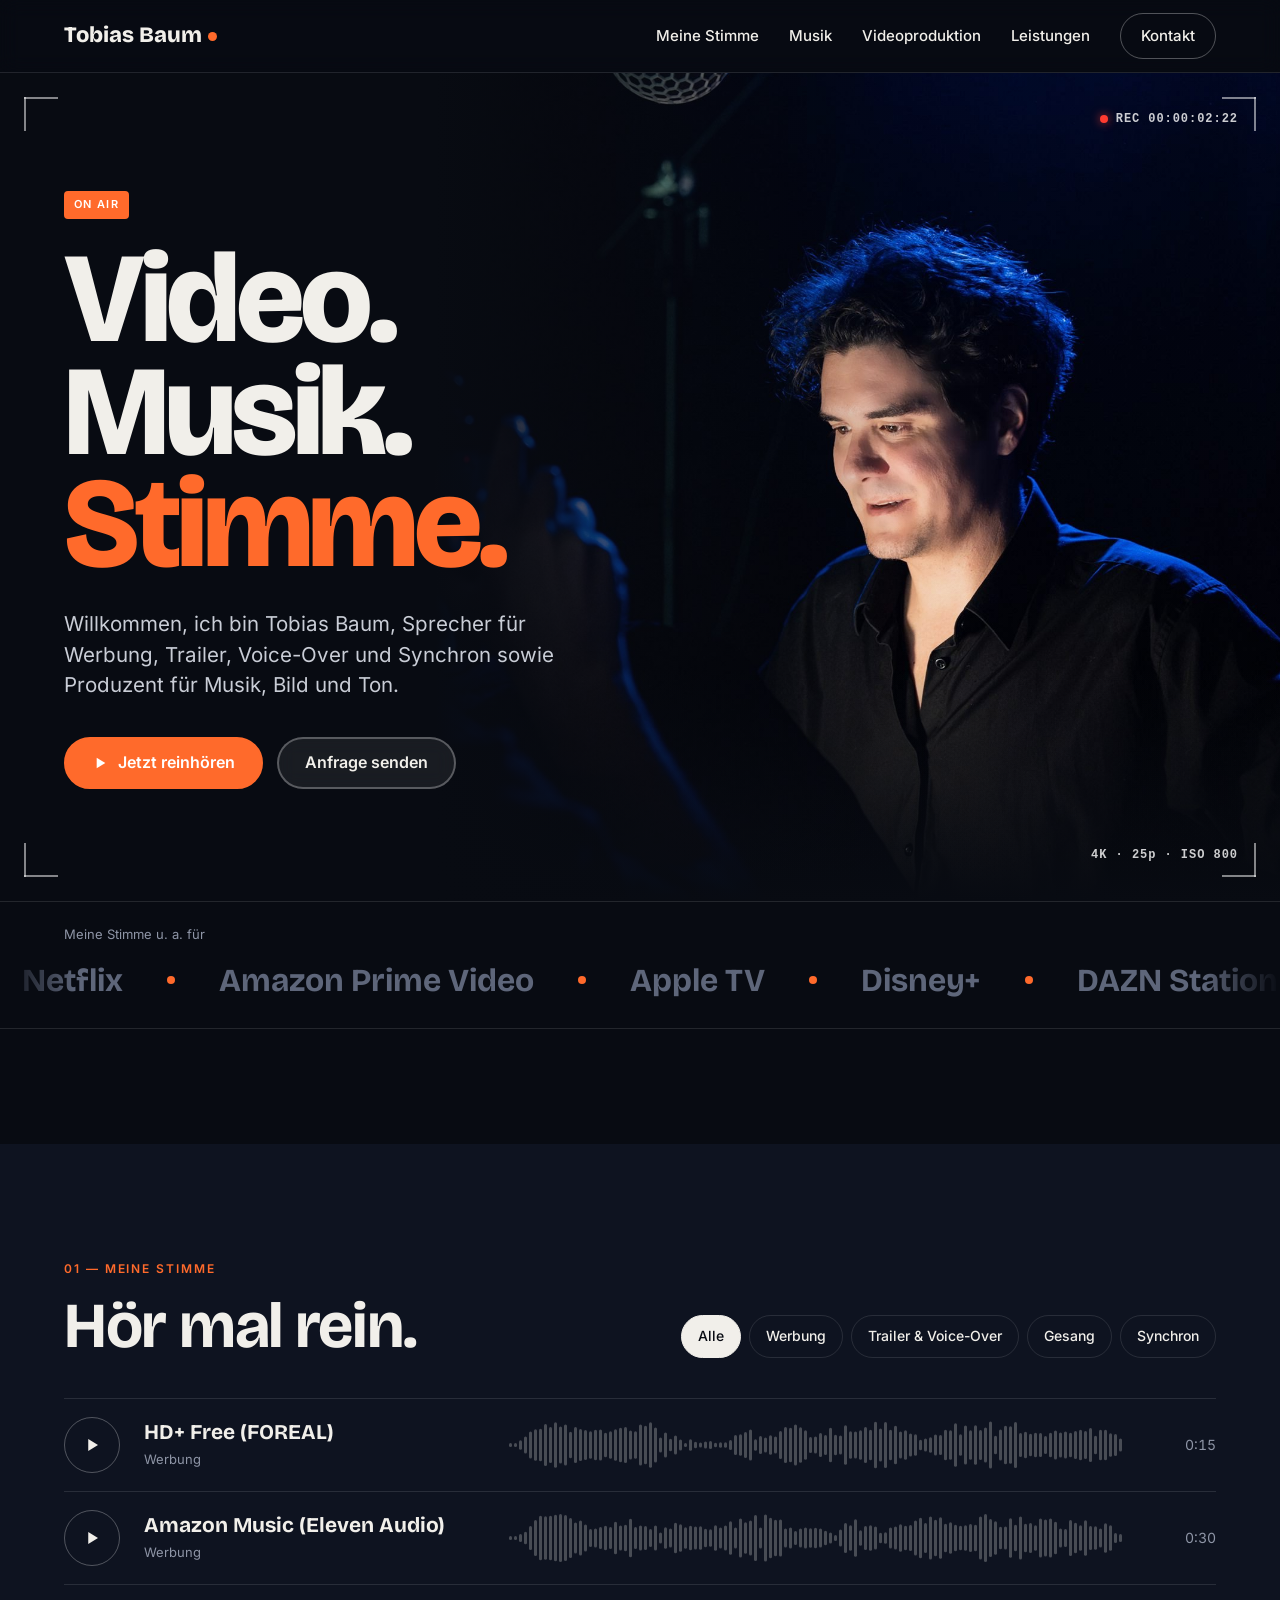
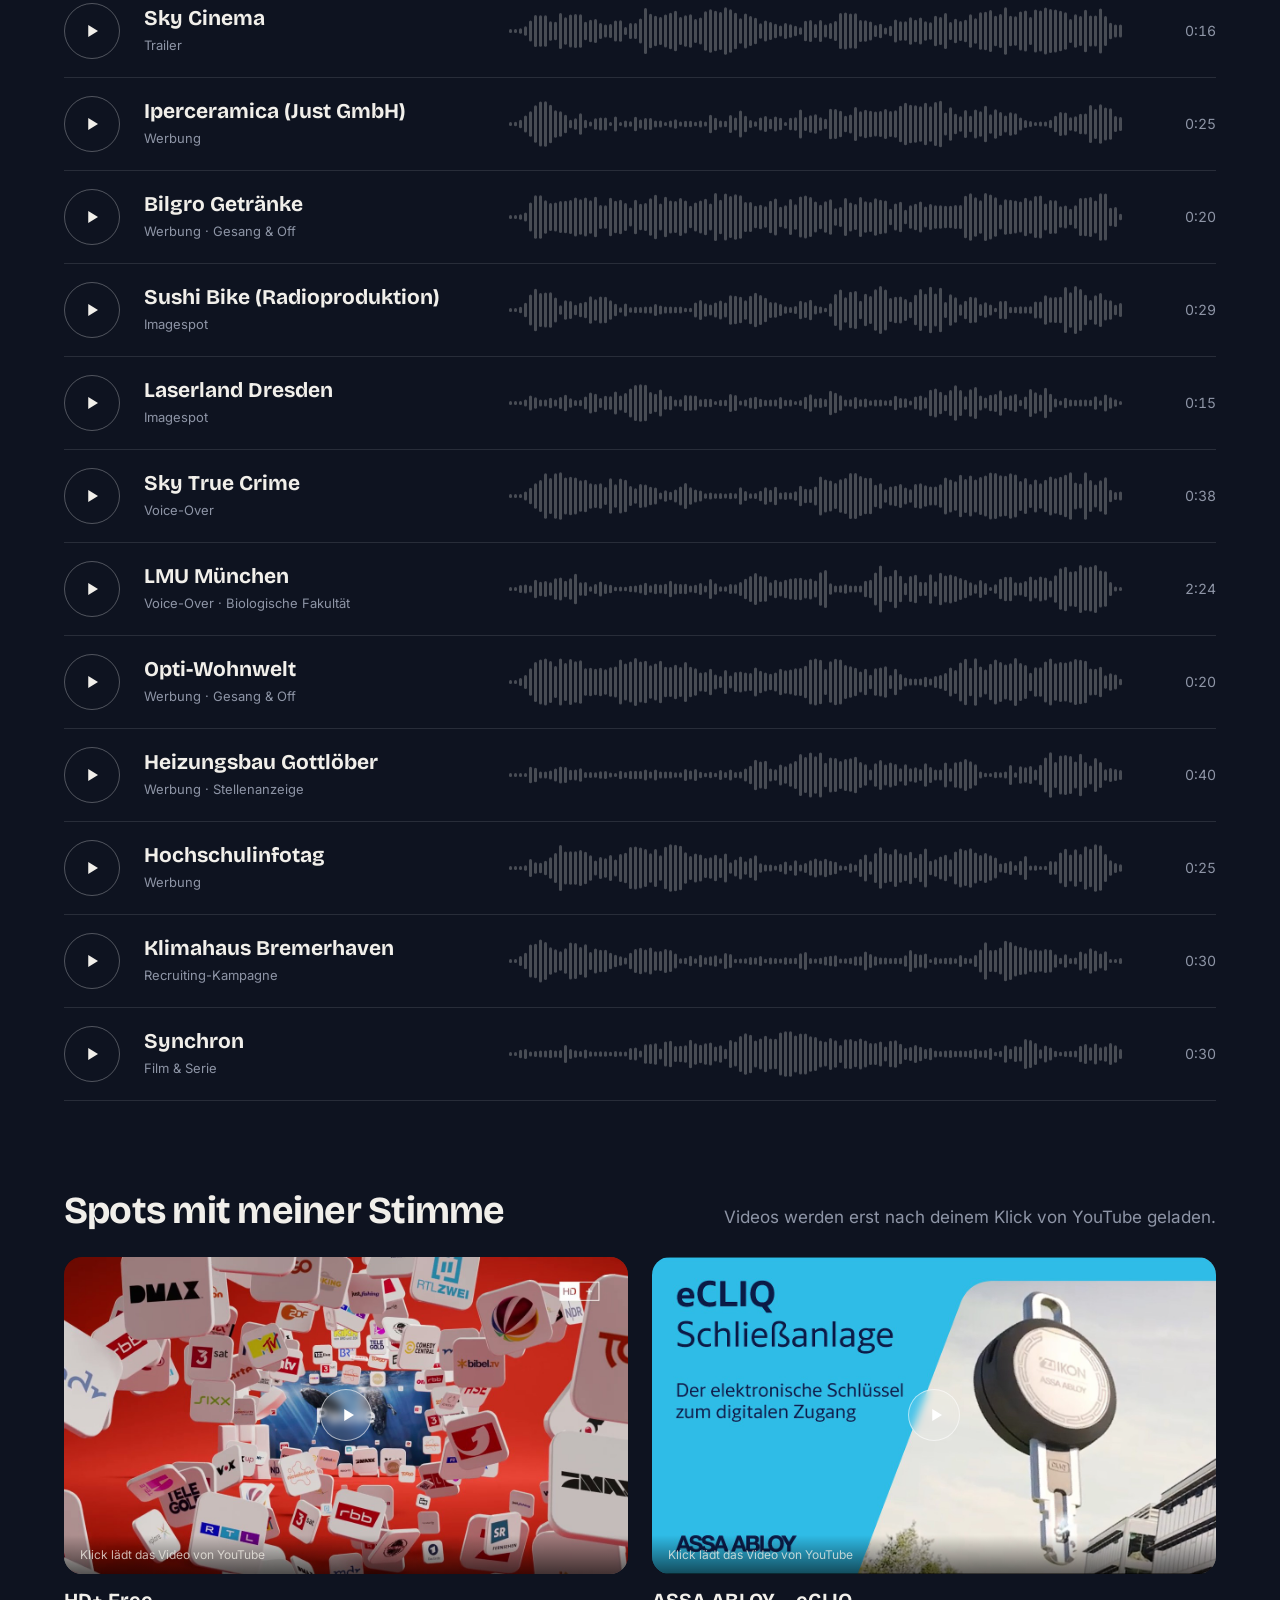
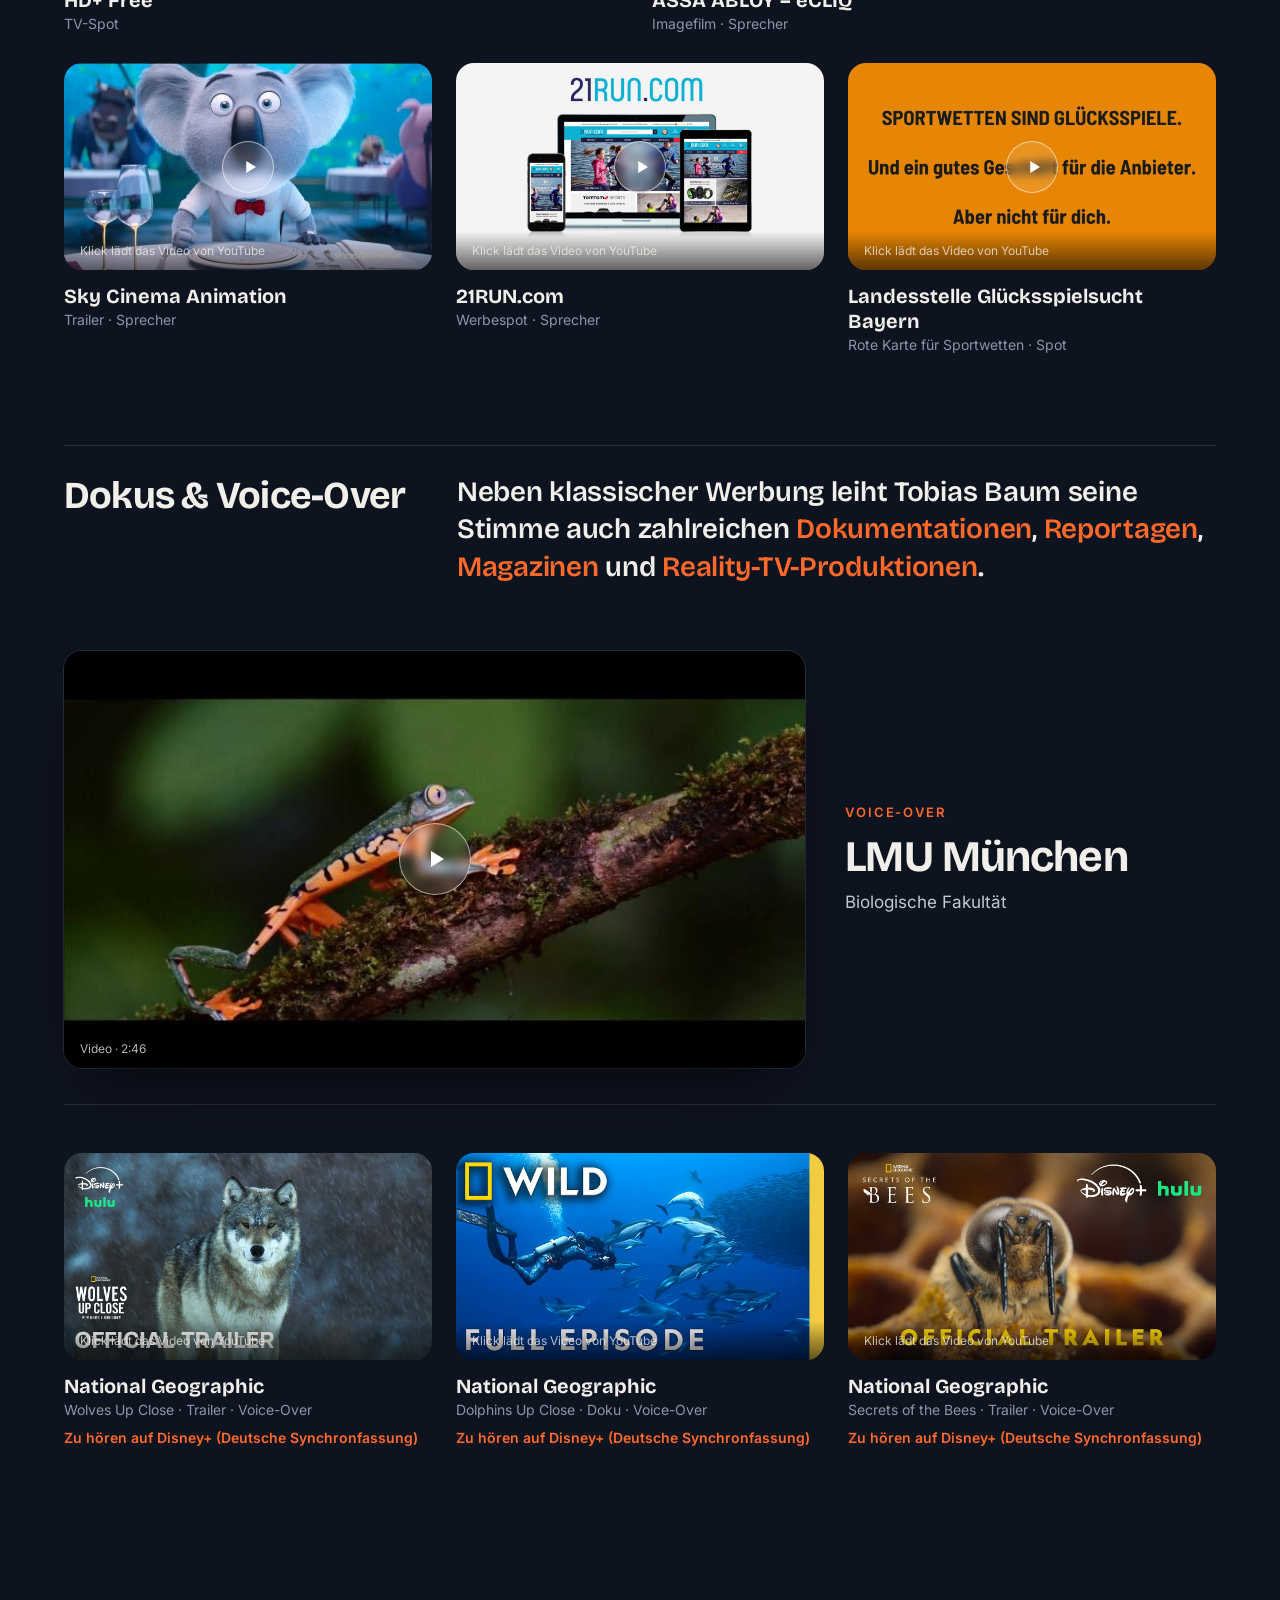
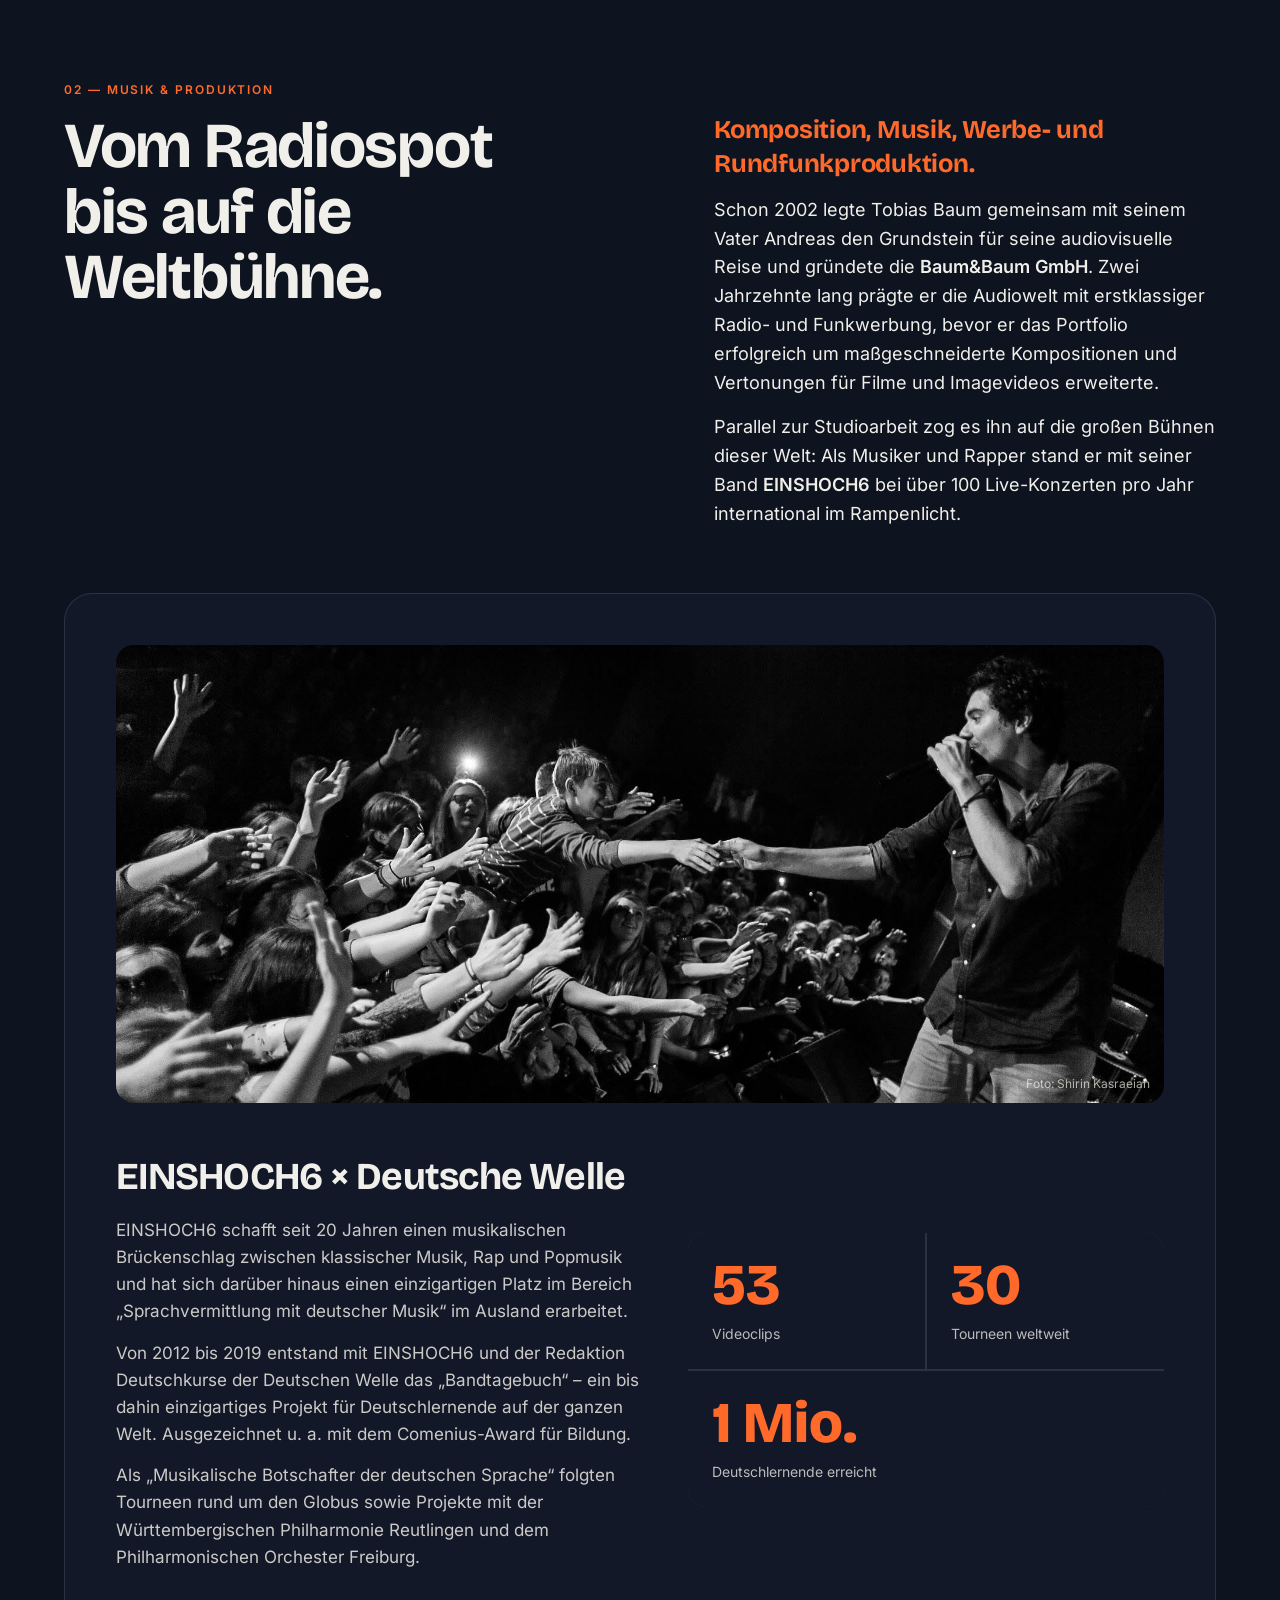
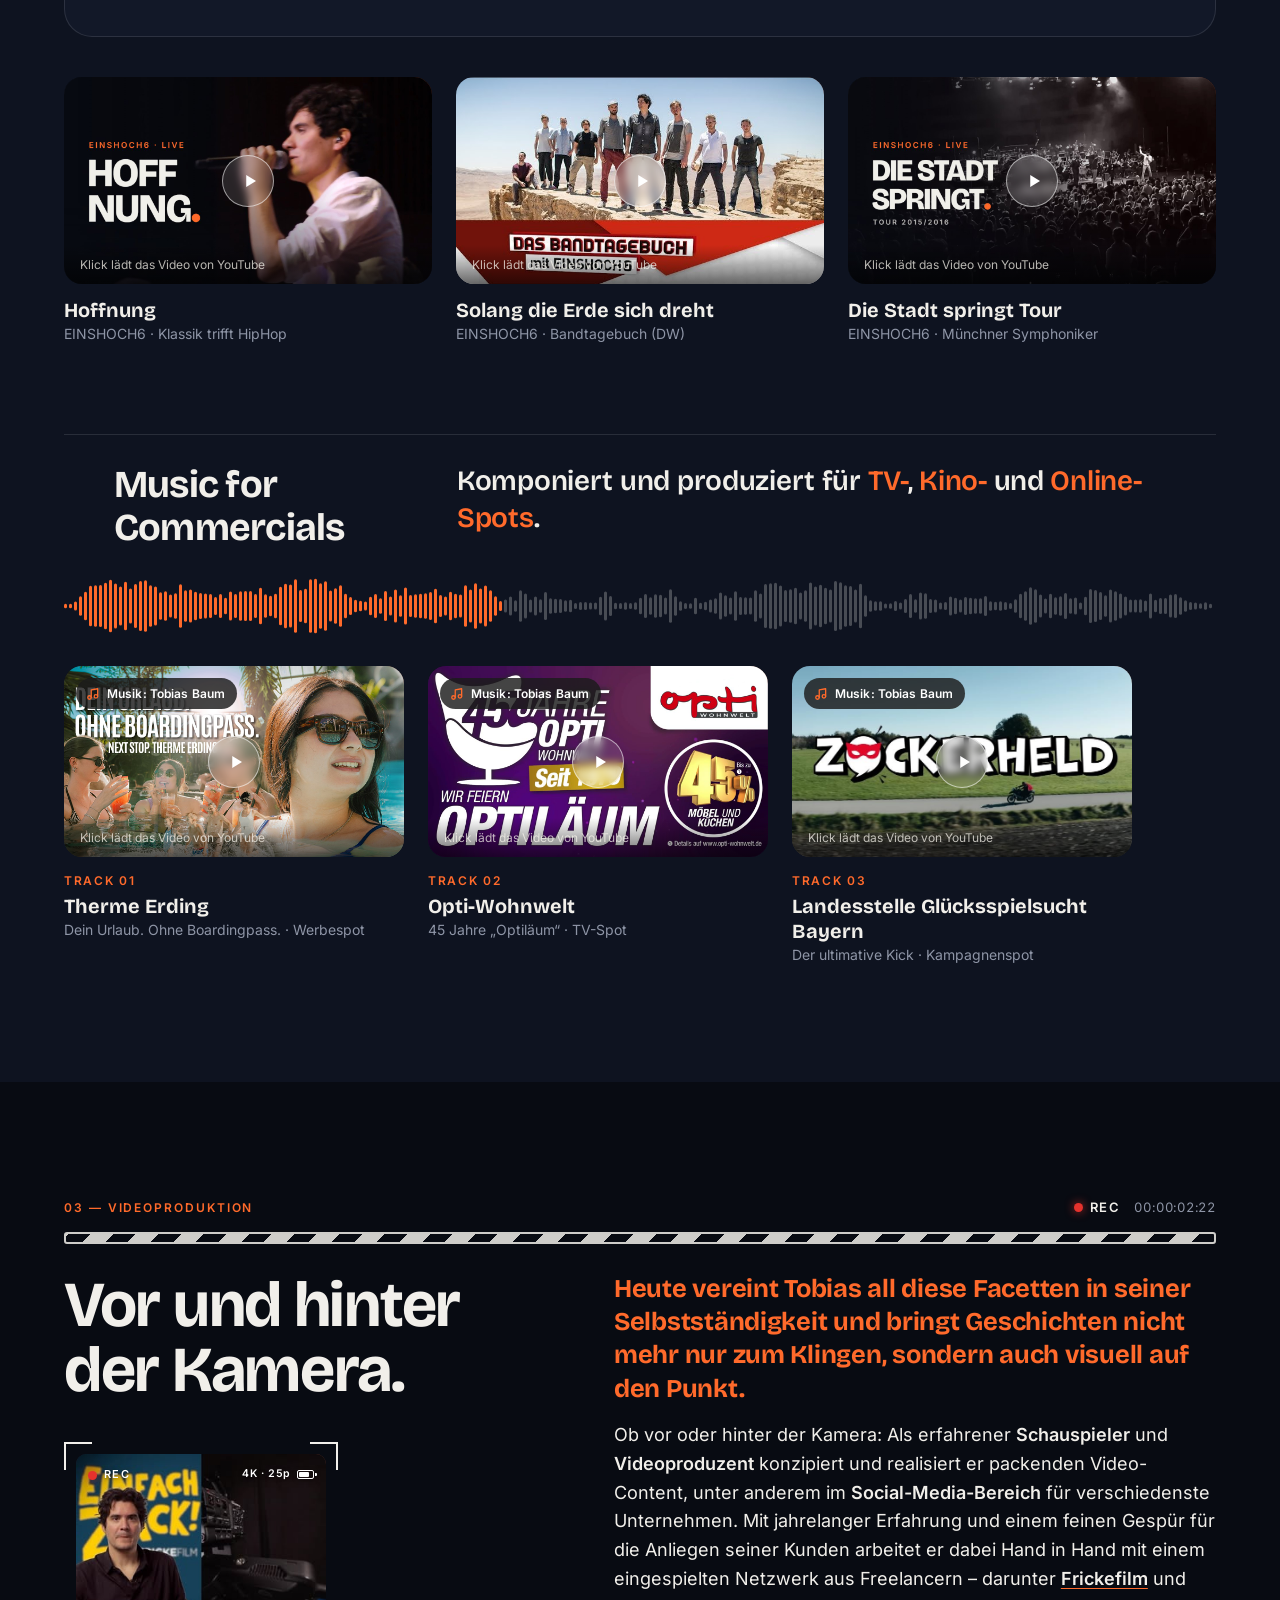
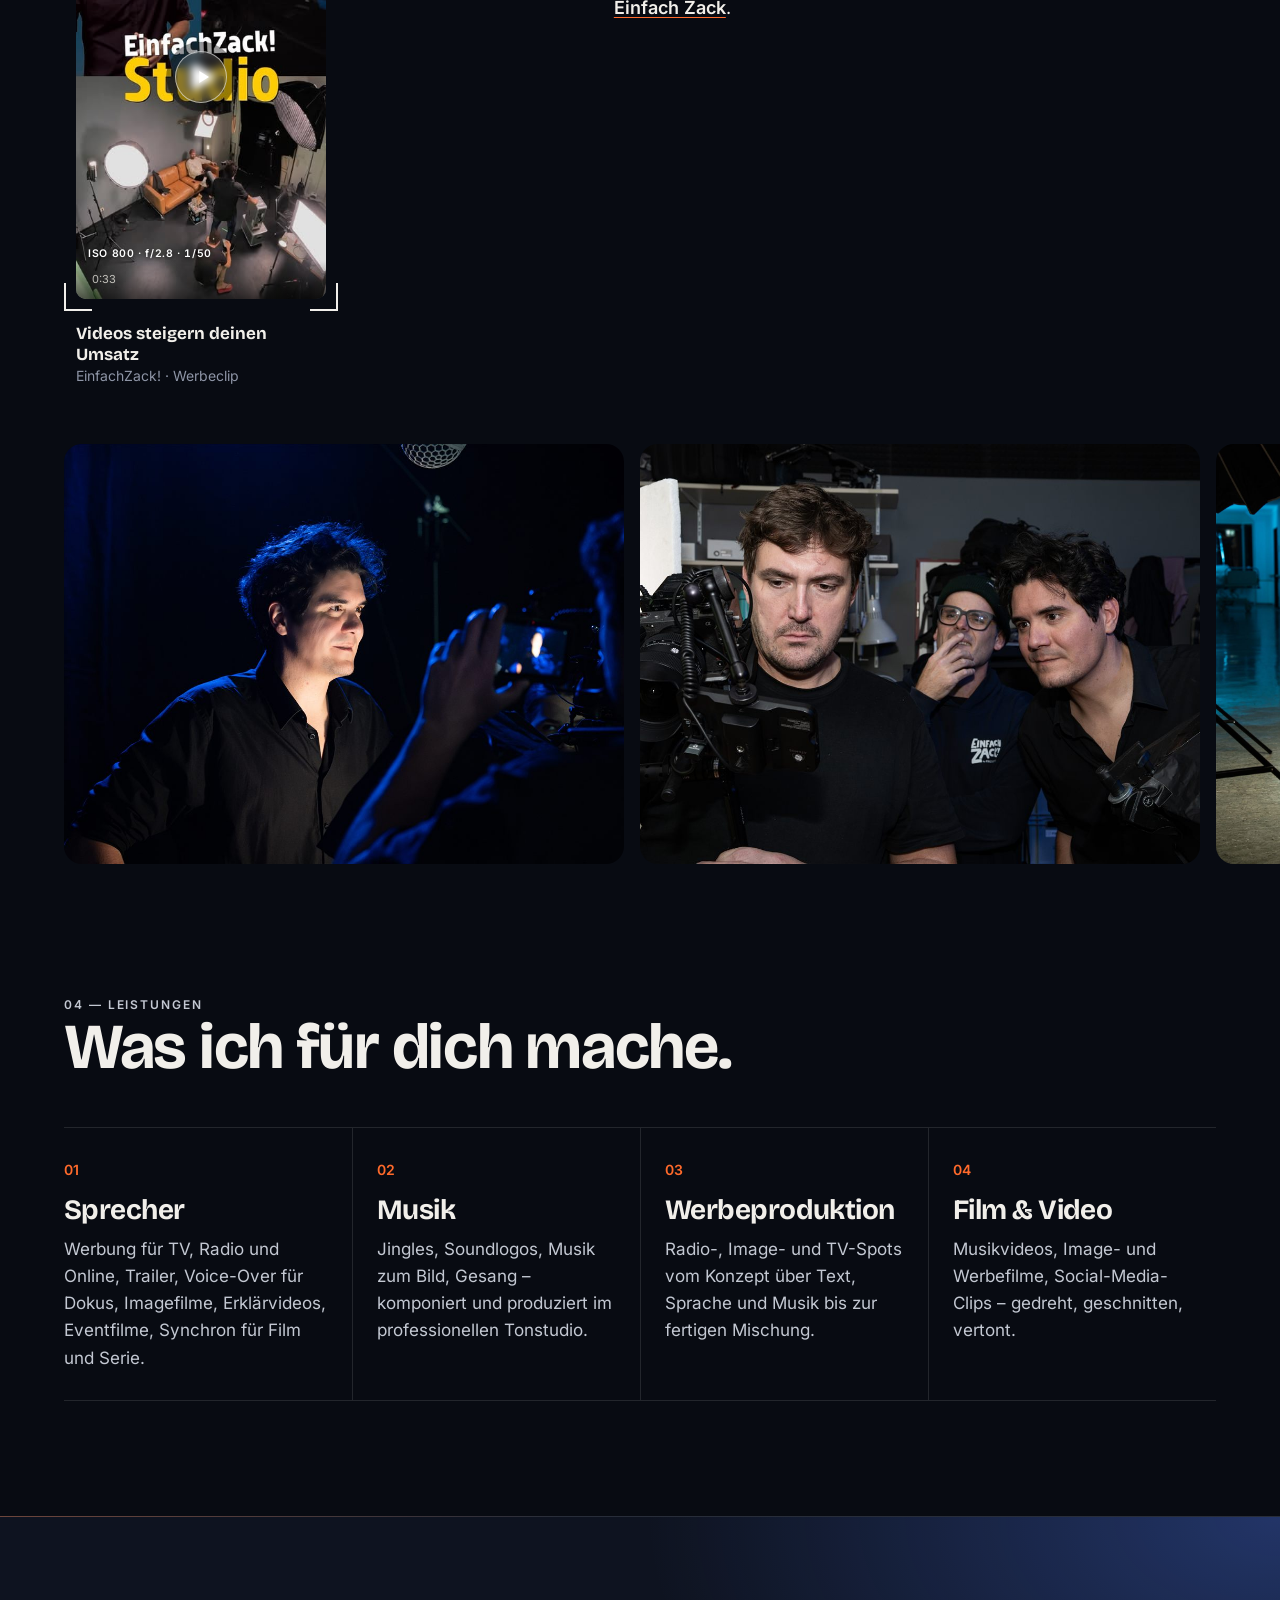
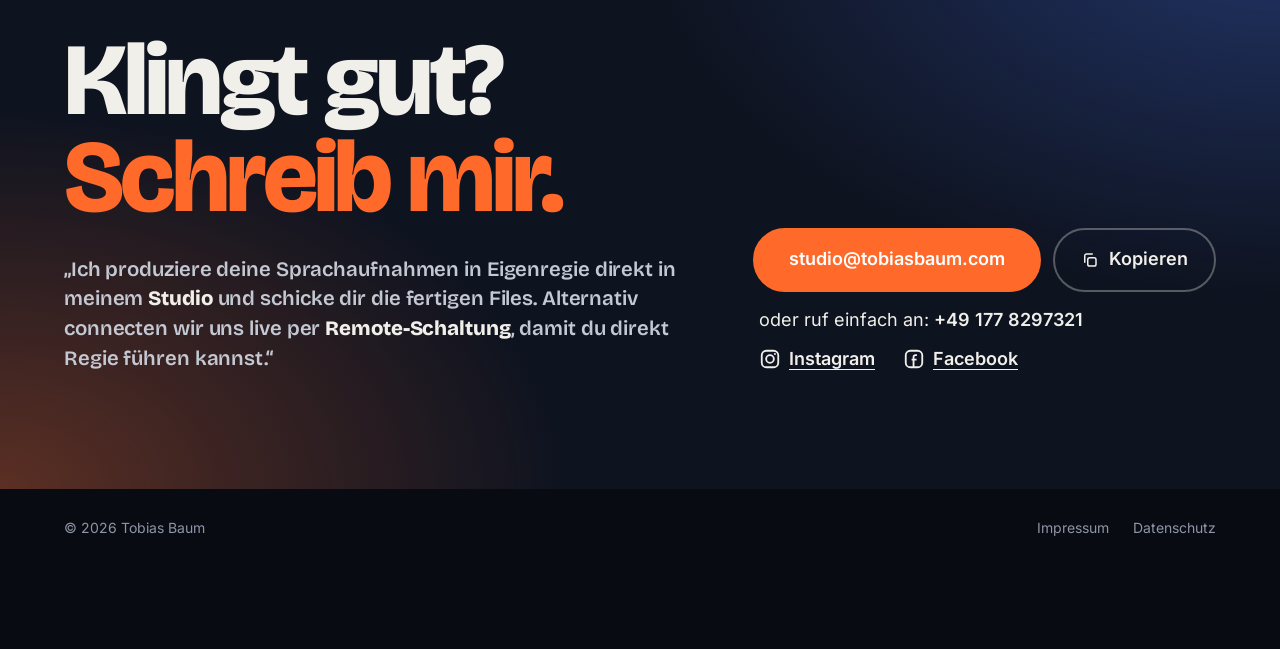
==== commit c962d3be: "Vorschau aktualisiert (12.11.2026 11:28)" ====
--- a/dunkel/index.html
+++ b/dunkel/index.html
@@ -52,7 +52,7 @@
 <link rel="preload" href="fonts/bricolage-grotesque-latin.woff2" as="font" type="font/woff2" crossorigin>
 <link rel="preload" href="fonts/inter-latin.woff2" as="font" type="font/woff2" crossorigin>
 <link rel="stylesheet" href="fonts/fonts.css?v=4">
-<link rel="stylesheet" href="style.css?v=115">
+<link rel="stylesheet" href="style.css?v=116">
 <script>/* Farbvorschau: ?akzent=RRGGBB testet eine andere Akzentfarbe (ohne Zusatz bleibt alles wie es ist) */(function(){var m=location.search.match(/[?&]akzent=([0-9a-fA-F]{6})/);if(!m)return;var h=m[1],r=parseInt(h.slice(0,2),16),g=parseInt(h.slice(2,4),16),b=parseInt(h.slice(4,6),16),s=document.documentElement.style;s.setProperty("--accent","#"+h);s.setProperty("--accent-ink",(0.299*r+0.587*g+0.114*b)>165?"#111111":"#FFFFFF");})();</script>
 <link rel="icon" href="bilder/logo/favicon.ico" sizes="any">
 <link rel="icon" type="image/png" sizes="32x32" href="bilder/logo/favicon-32.png">
@@ -265,7 +265,13 @@
         </blockquote>
       </div>
       <div class="contact__links">
-        <a href="mailto:studio@tobiasbaum.com" class="btn btn--primary btn--big">studio@tobiasbaum.com</a>
+        <div class="contact__mail">
+          <a href="mailto:studio@tobiasbaum.com" class="btn btn--primary btn--big">studio@tobiasbaum.com</a>
+          <button type="button" class="btn btn--ghost btn--big contact__copy" data-copy="studio@tobiasbaum.com" aria-label="E-Mail-Adresse kopieren">
+            <svg viewBox="0 0 24 24" aria-hidden="true"><rect x="9" y="9" width="11" height="11" rx="2.5"/><path d="M5 15V6.5A2.5 2.5 0 0 1 7.5 4H15"/></svg>
+            <span aria-live="polite">Kopieren</span>
+          </button>
+        </div>
         <p class="contact__phone">oder ruf einfach an: <a href="tel:+491778297321">+49&nbsp;177&nbsp;8297321</a></p>
         <p class="contact__phone contact__social">
           <a href="https://www.instagram.com/tobiasbaum82/" target="_blank" rel="noopener">
@@ -302,6 +308,6 @@
   <div class="mini__bar"><span id="miniProg"></span></div>
 </div>
 
-<script src="main.js?v=115"></script>
+<script src="main.js?v=116"></script>
 </body>
 </html>
--- a/dunkel/style.css
+++ b/dunkel/style.css
@@ -422,6 +422,12 @@
 .contact__quote strong { color: var(--ink); }
 .contact .btn--primary { background: var(--accent); border-color: var(--accent); color: #fff; }
 .contact__social a:hover { color: var(--accent); }
+/* „Kopieren“-Knopf neben der E-Mail-Adresse */
+.contact__mail { display: flex; flex-wrap: wrap; align-items: center; gap: 12px; }
+.contact__copy { background: transparent; border-color: rgba(241,239,234,.32); color: var(--ink); padding: 0 26px; }
+.contact__copy svg { width: 18px; height: 18px; fill: none; stroke: currentColor; stroke-width: 2; stroke-linecap: round; }
+.contact__copy:hover { background: rgba(241,239,234,.08); color: var(--ink); border-color: rgba(241,239,234,.6); }
+.contact__copy.is-copied, .contact__copy.is-copied:hover { border-color: var(--accent); color: var(--accent); }
 /* Mini-Player unten */
 .mini { background: rgba(18, 24, 40, .92); color: var(--ink); border: 1px solid var(--line); -webkit-backdrop-filter: blur(14px); backdrop-filter: blur(14px); box-shadow: 0 16px 40px rgba(0,0,0,.5); }
 .mini__close:hover { color: var(--ink); }
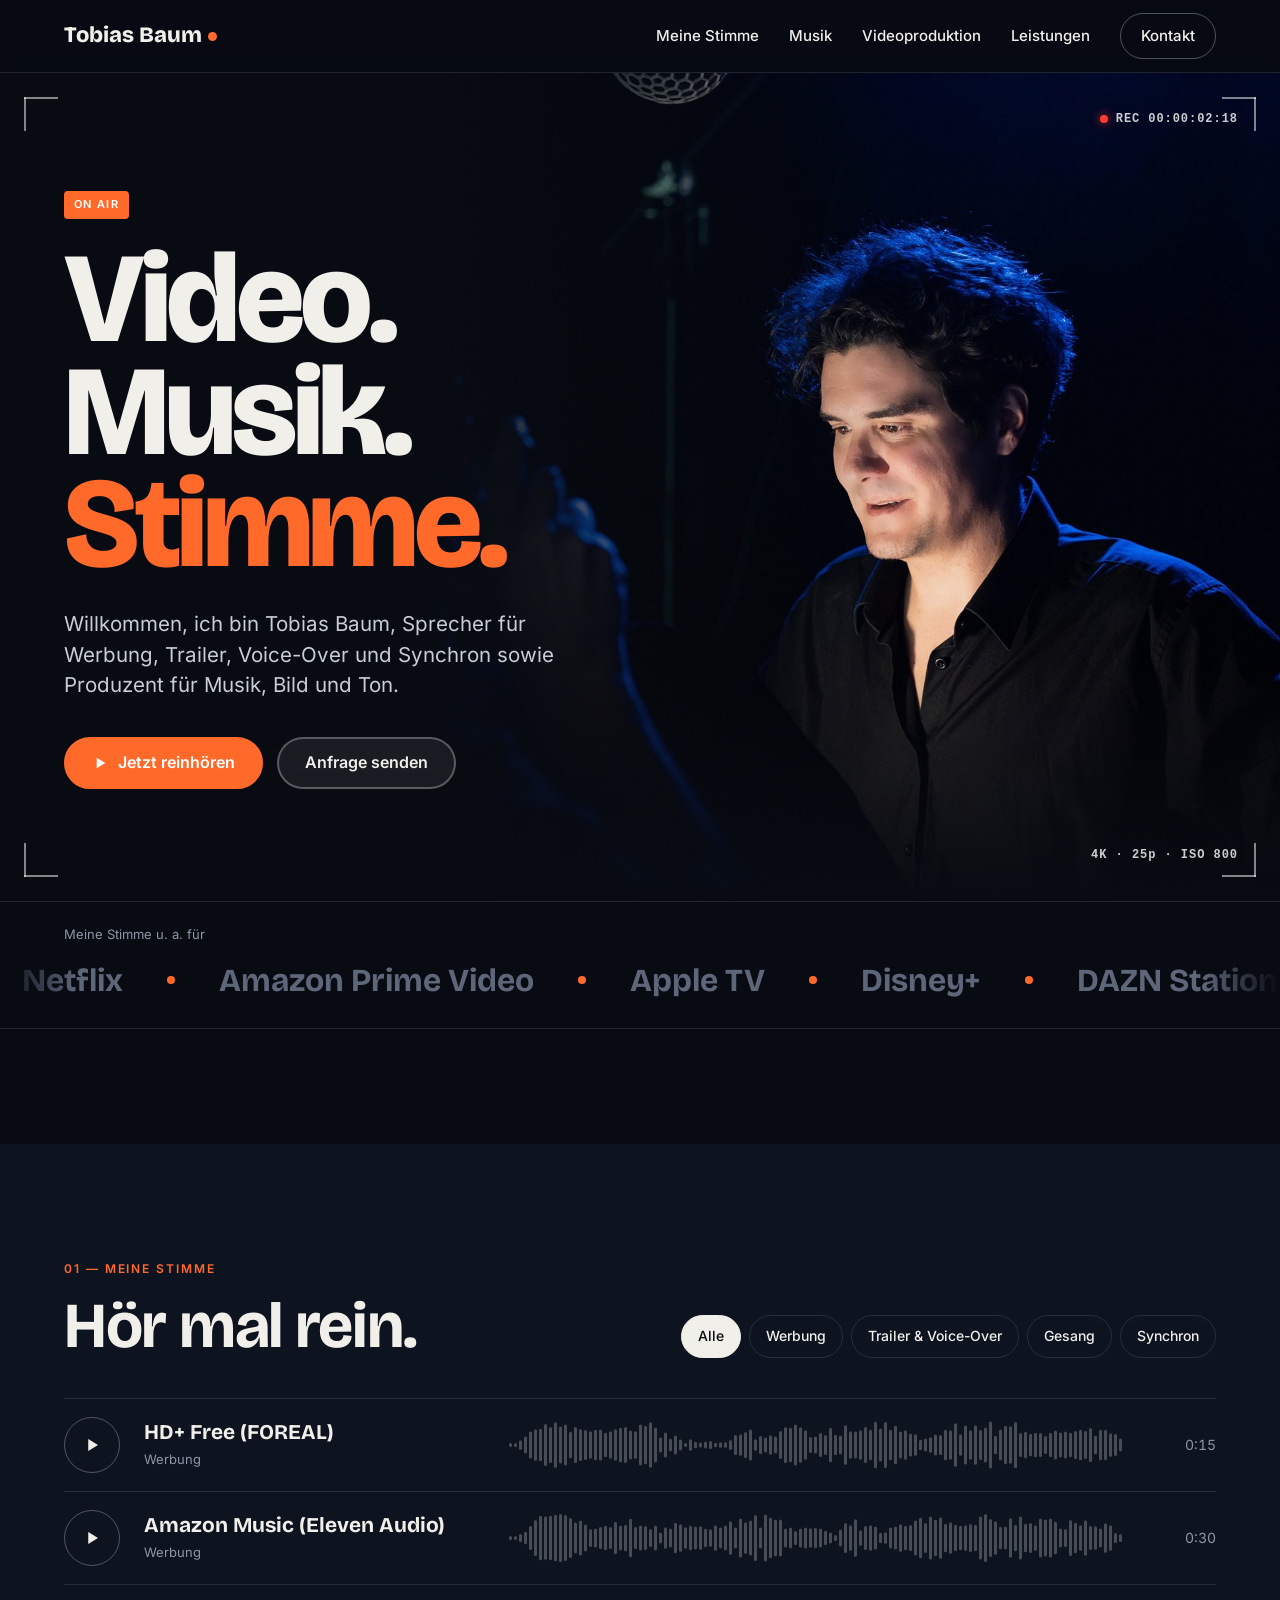
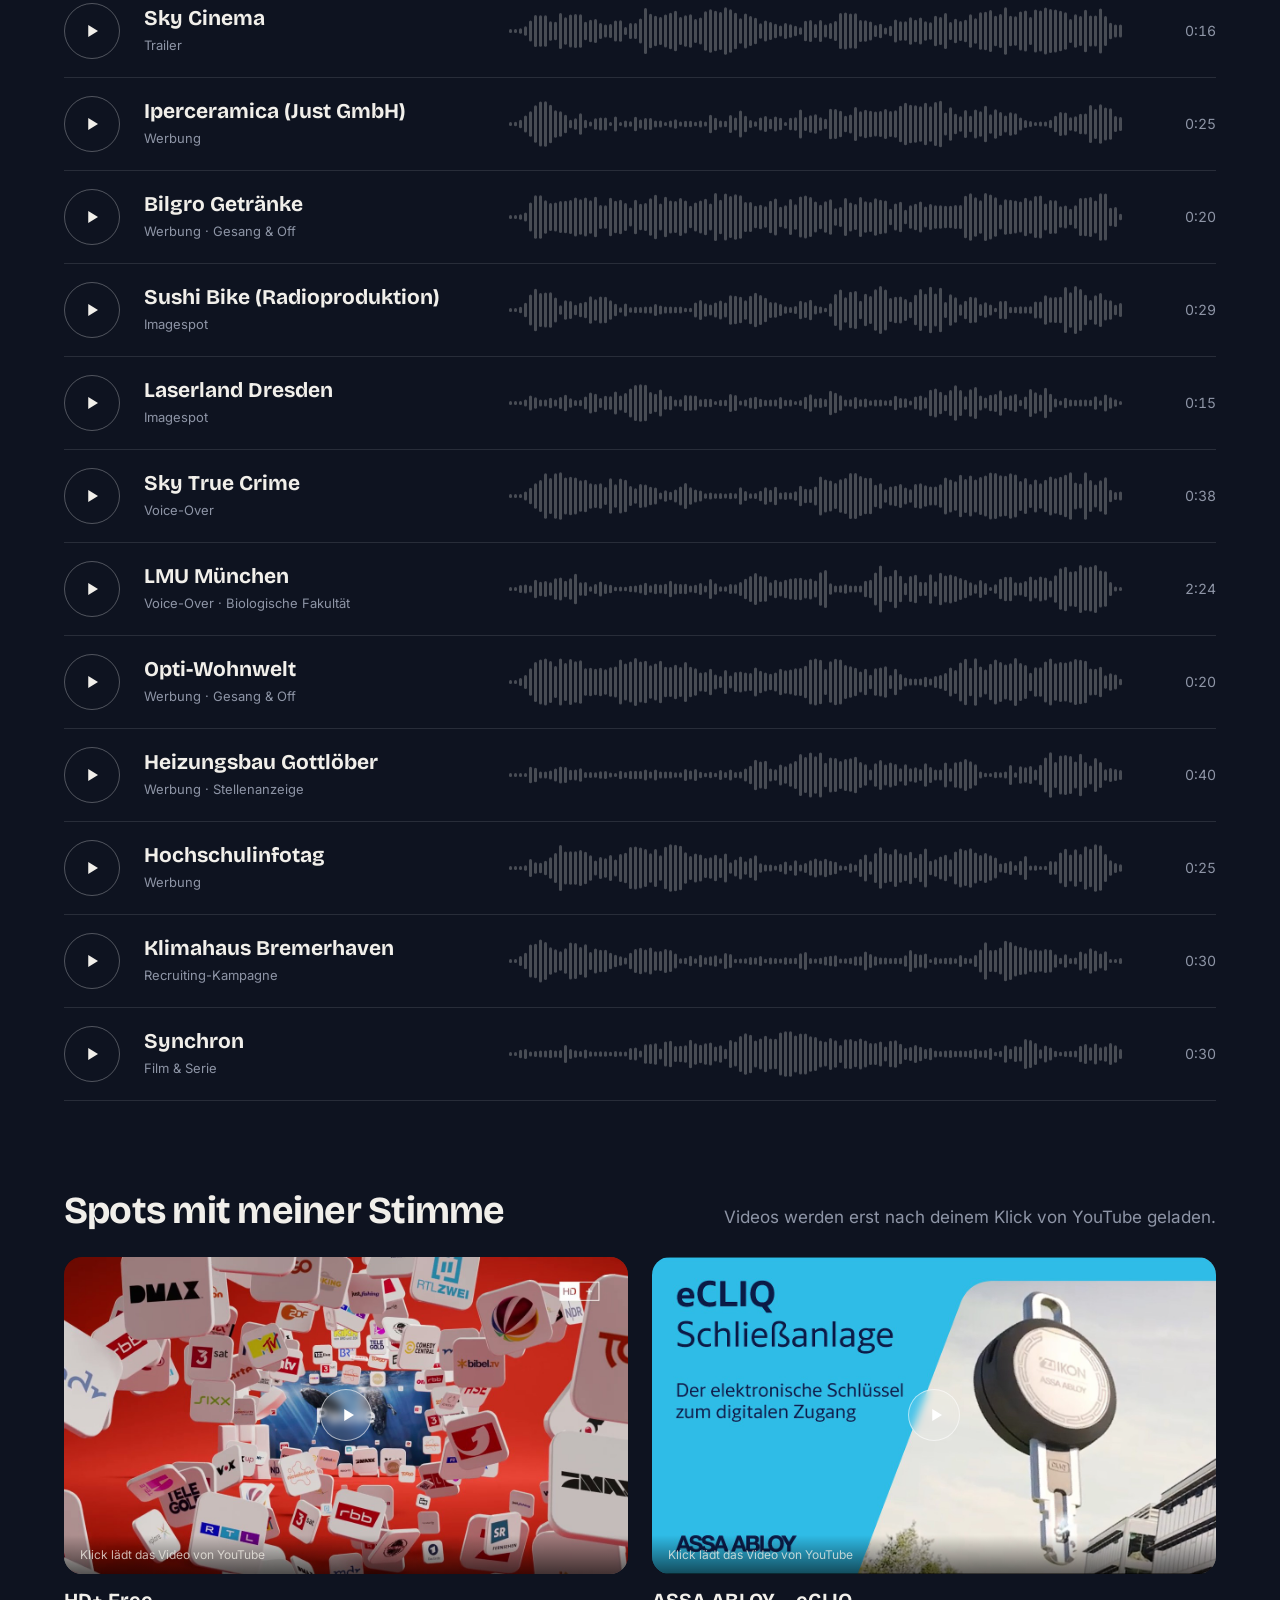
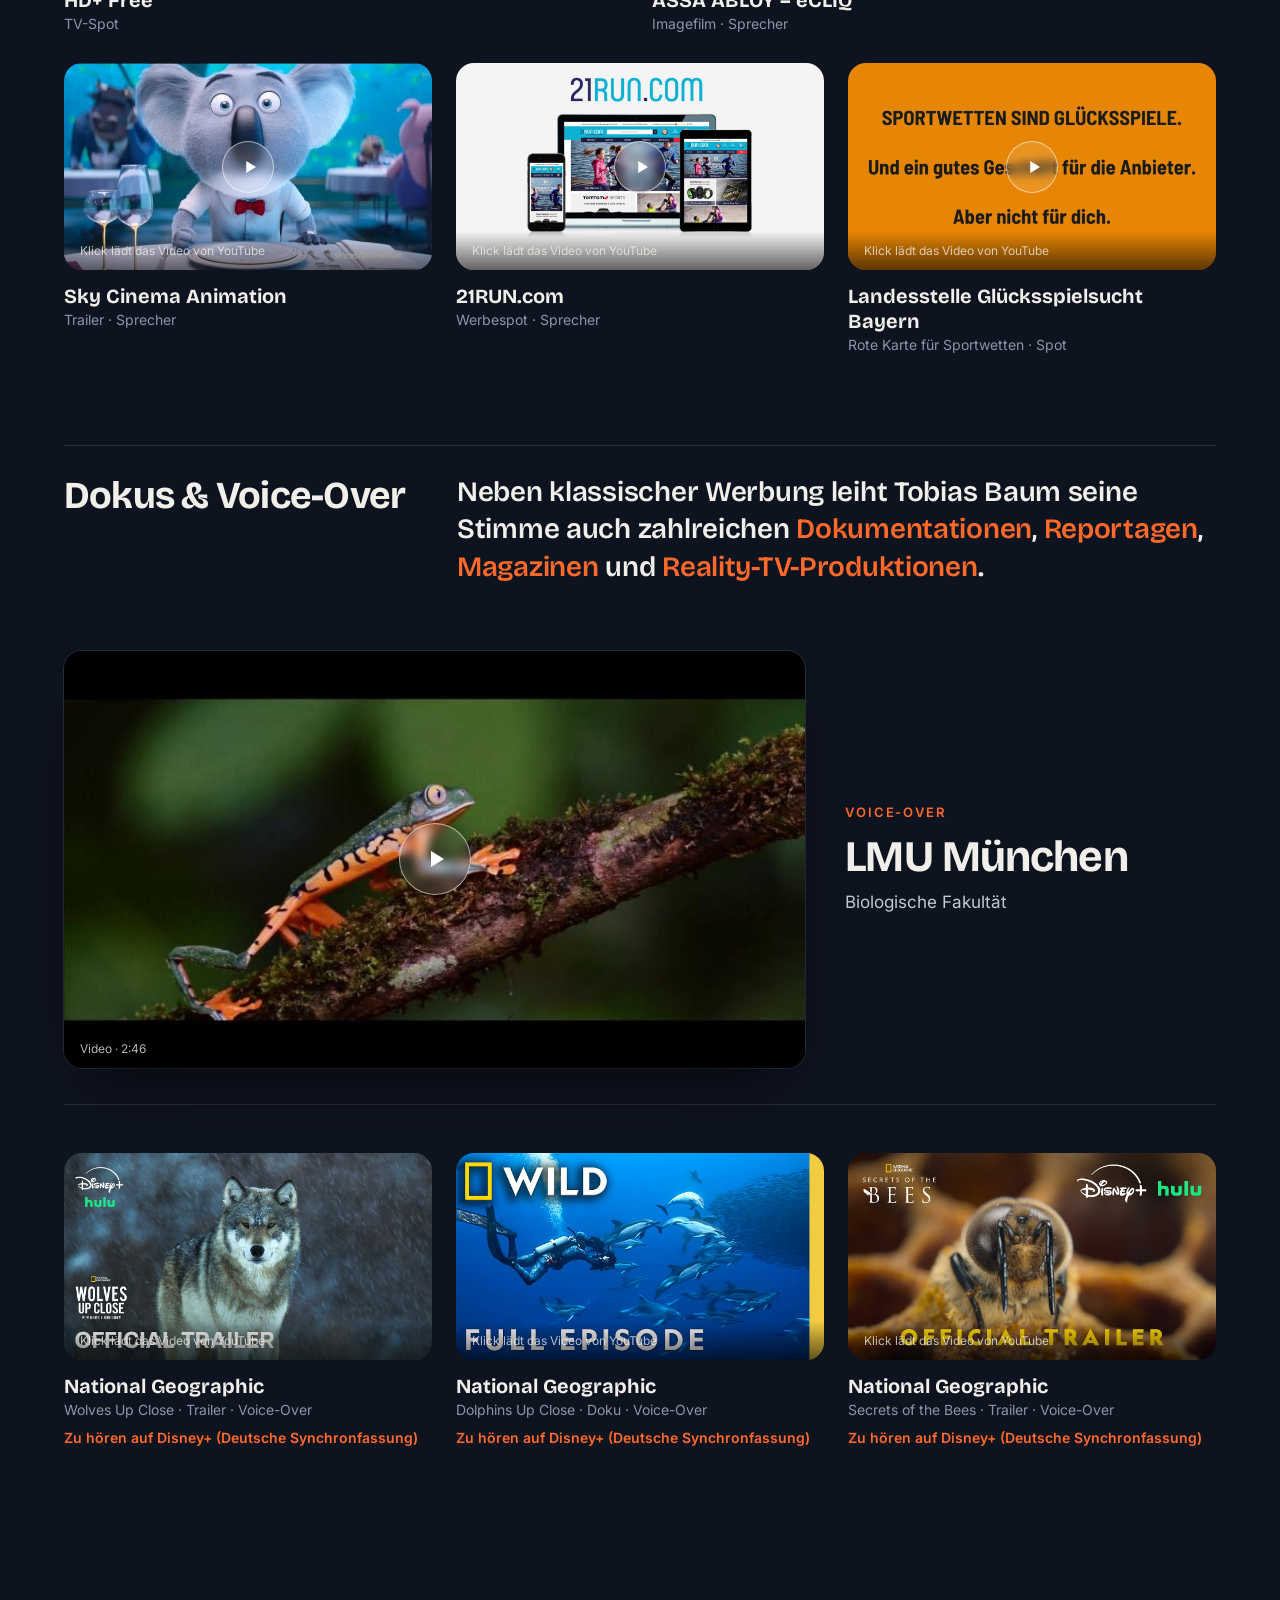
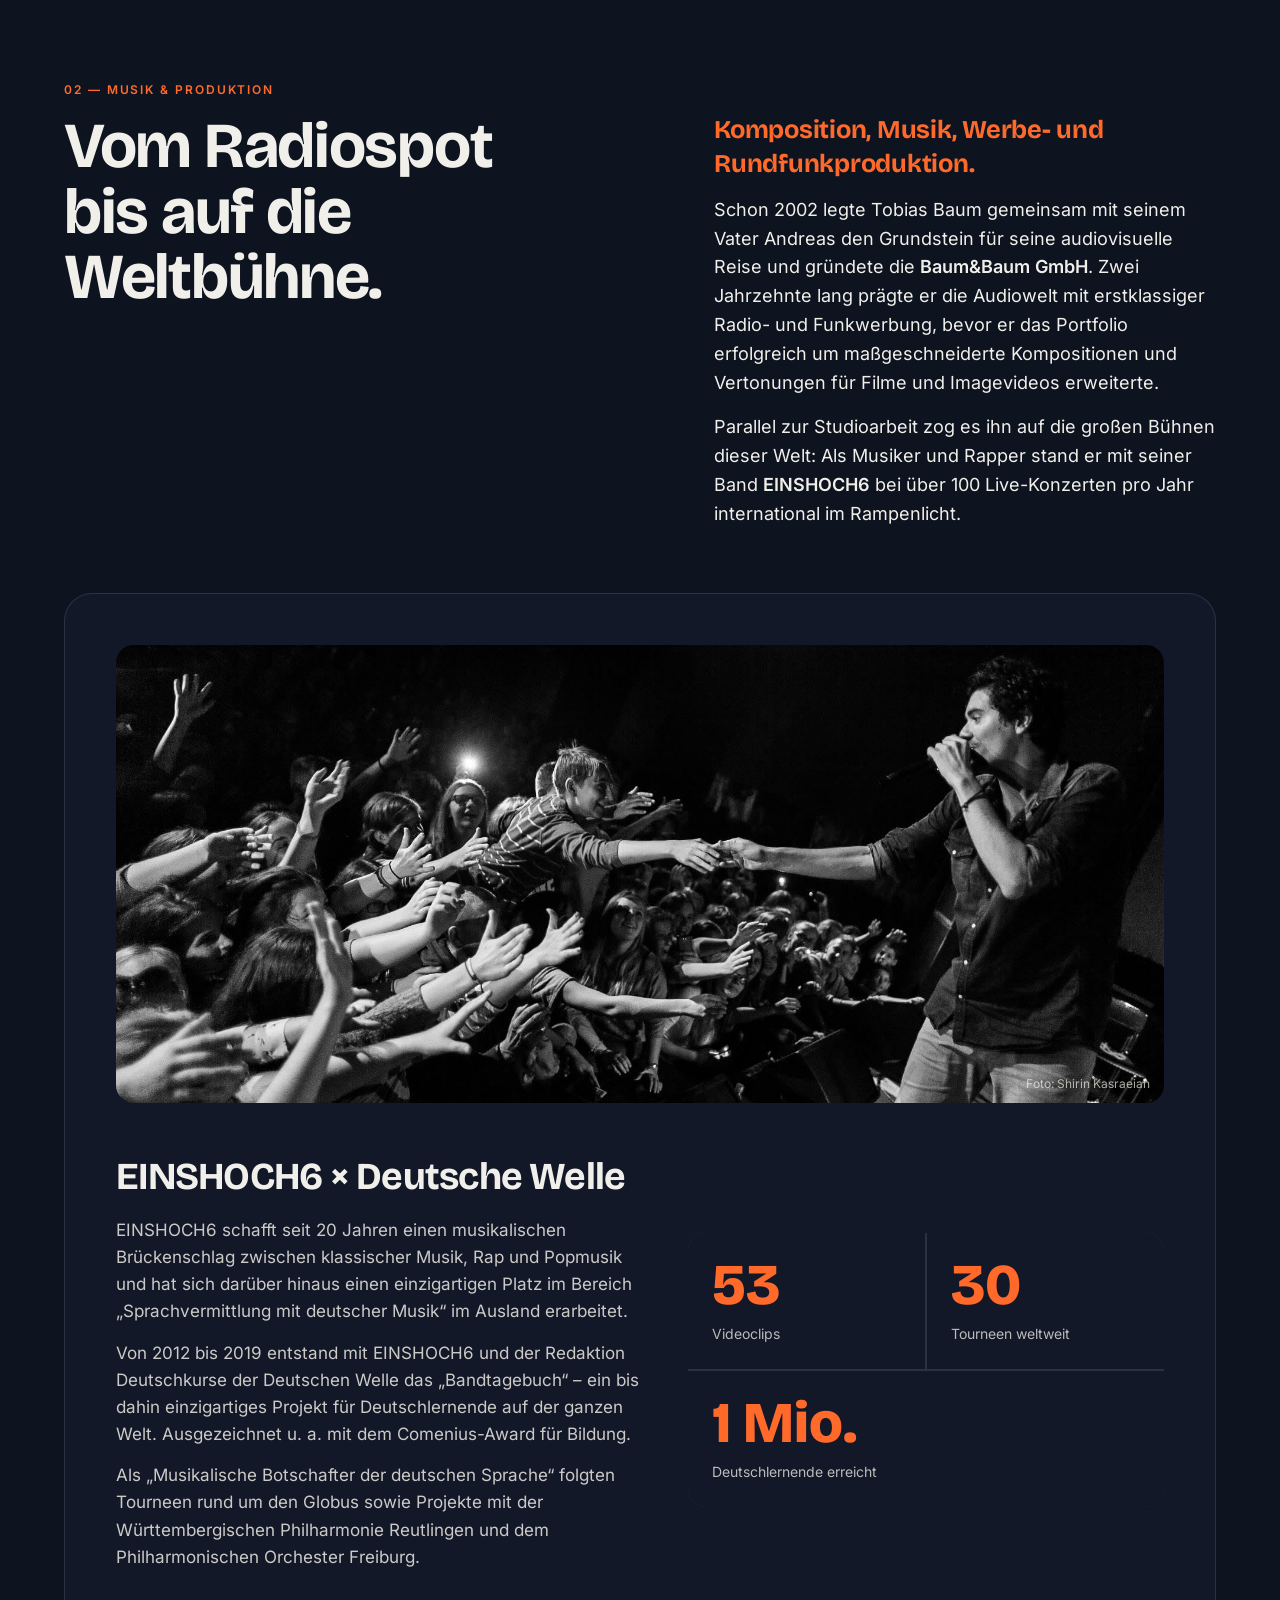
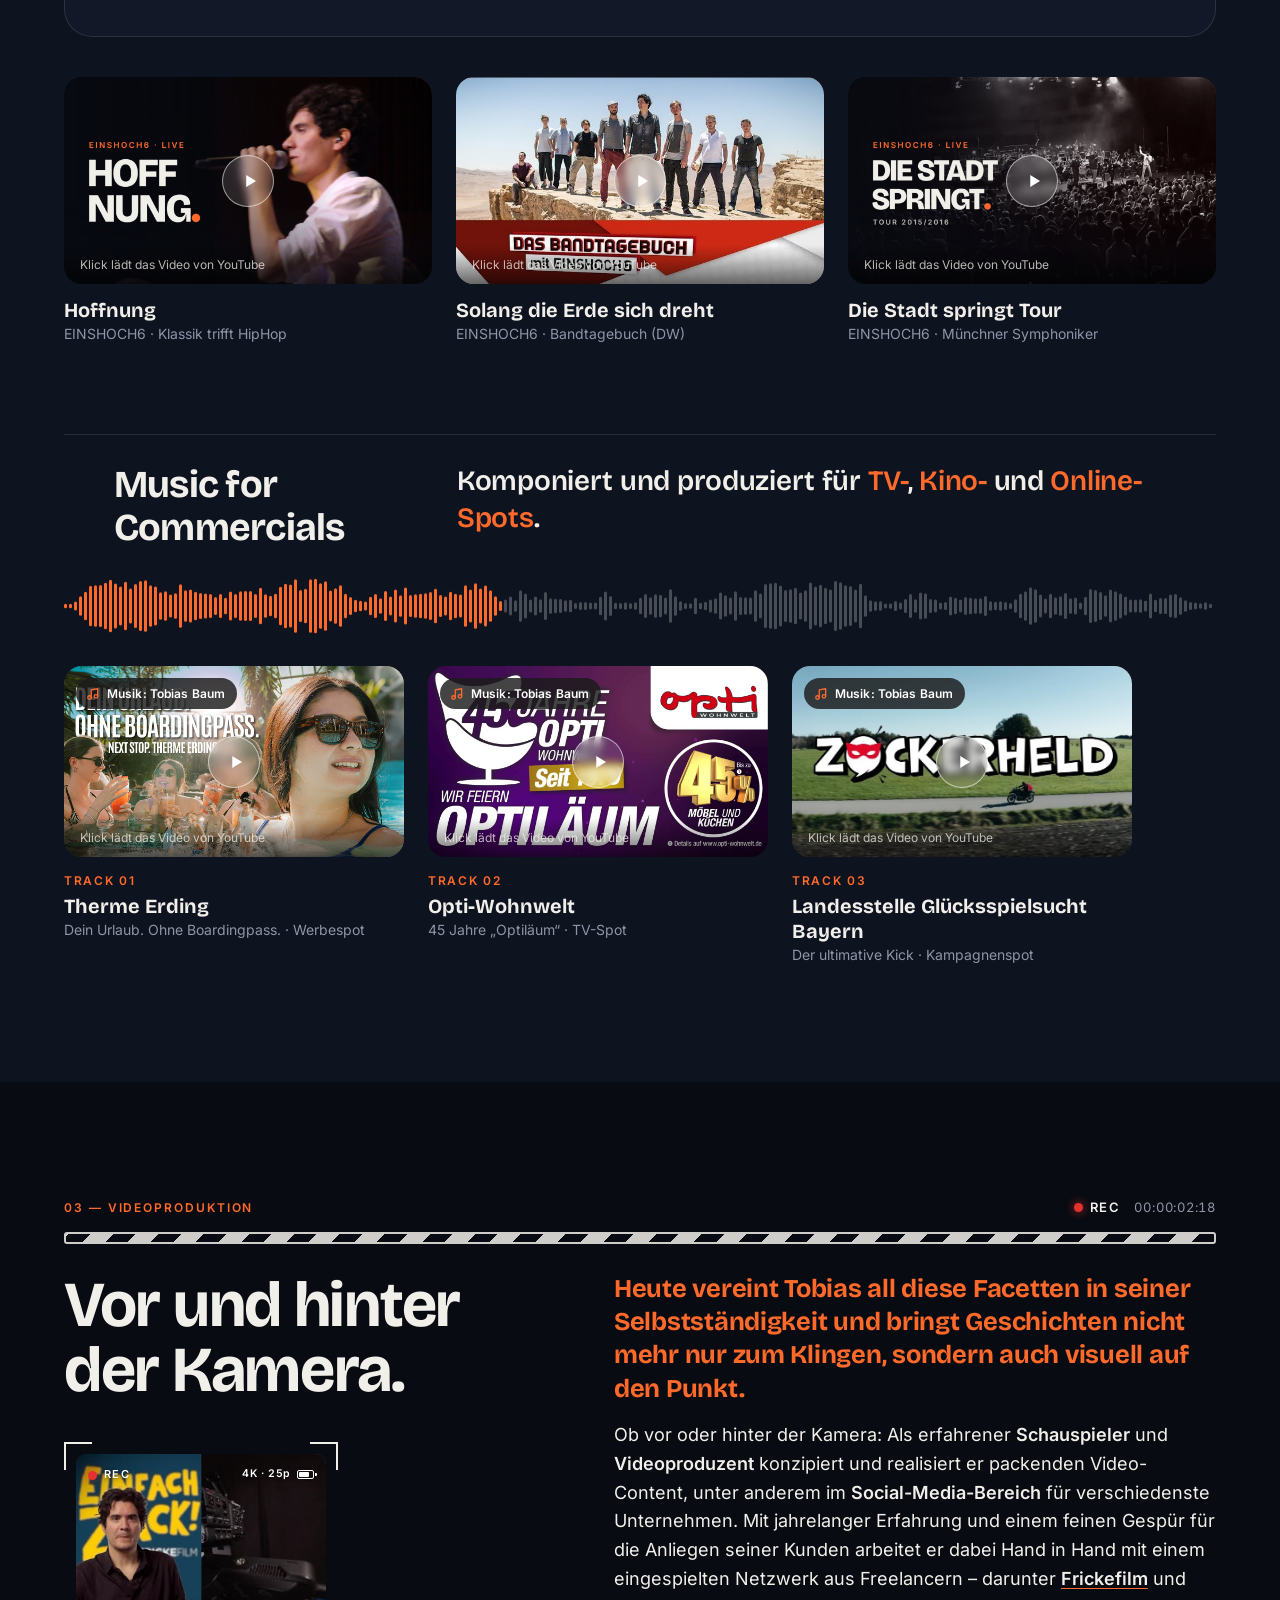
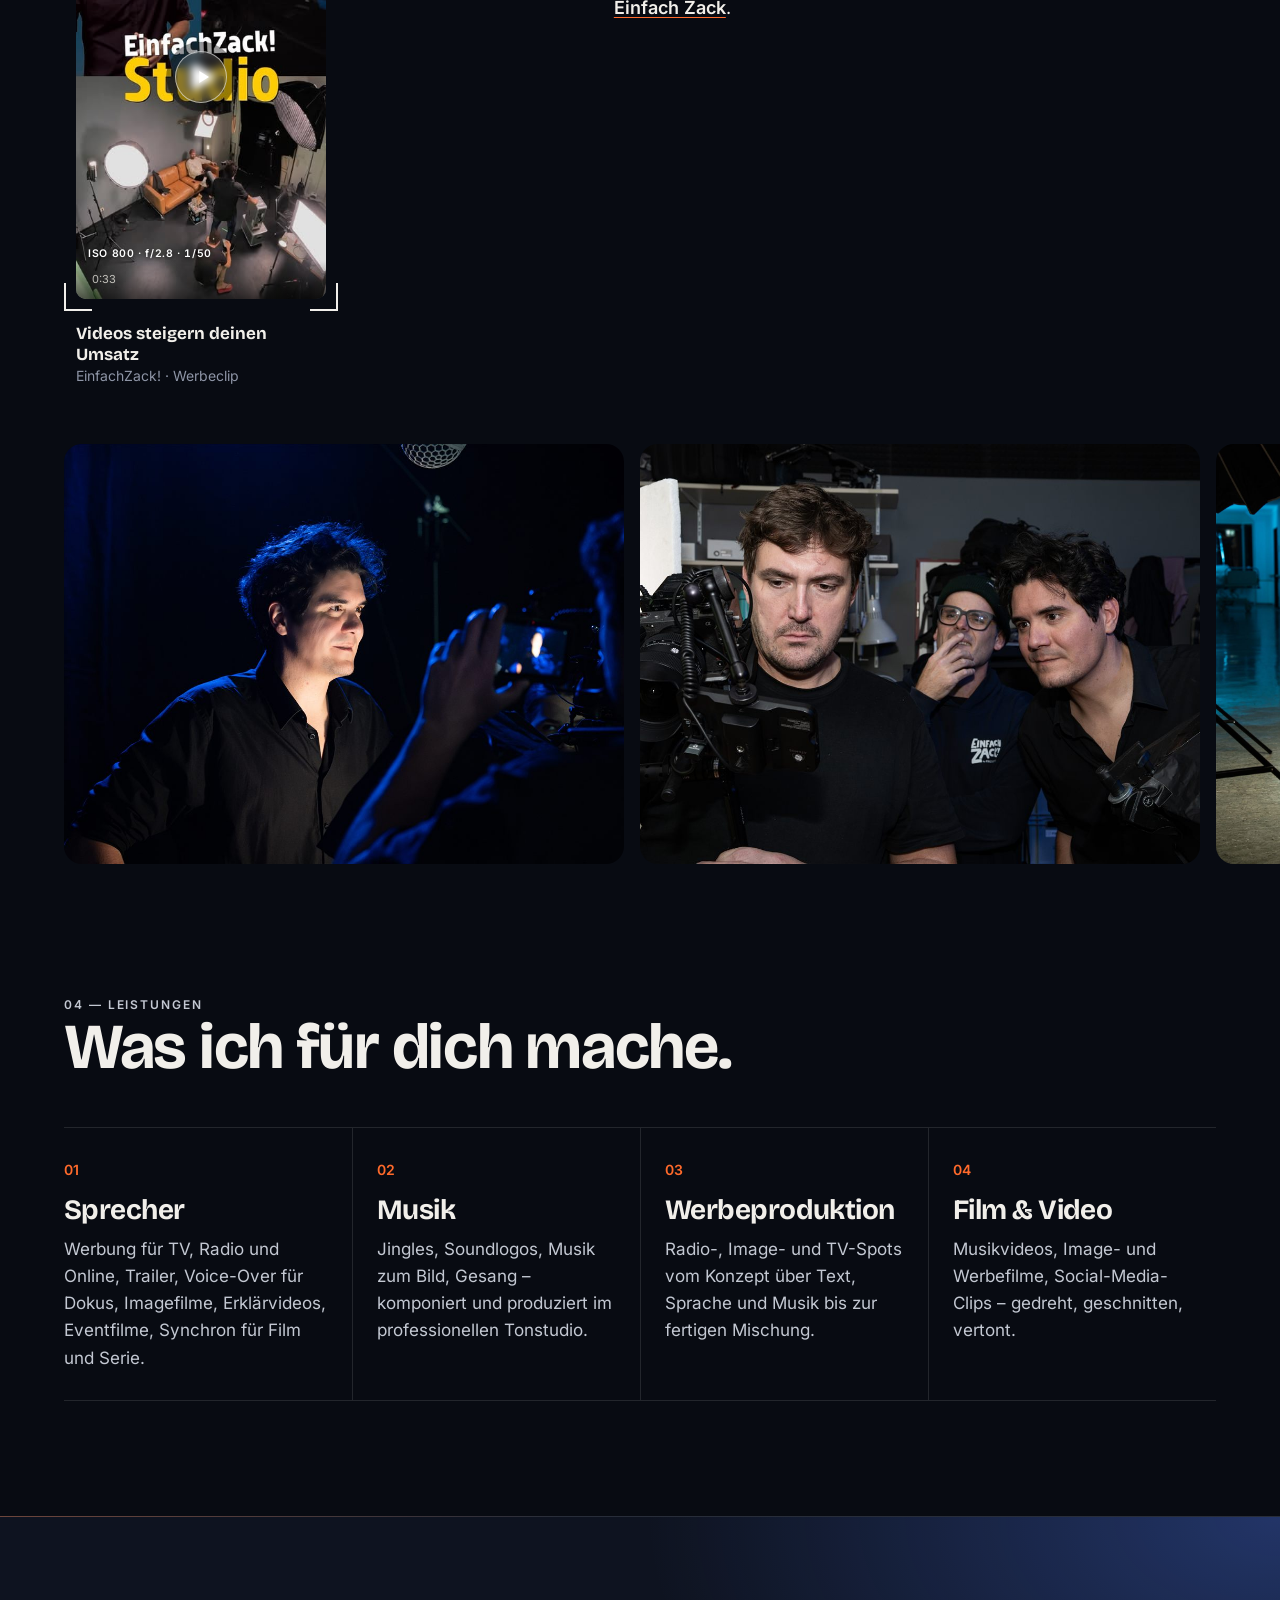
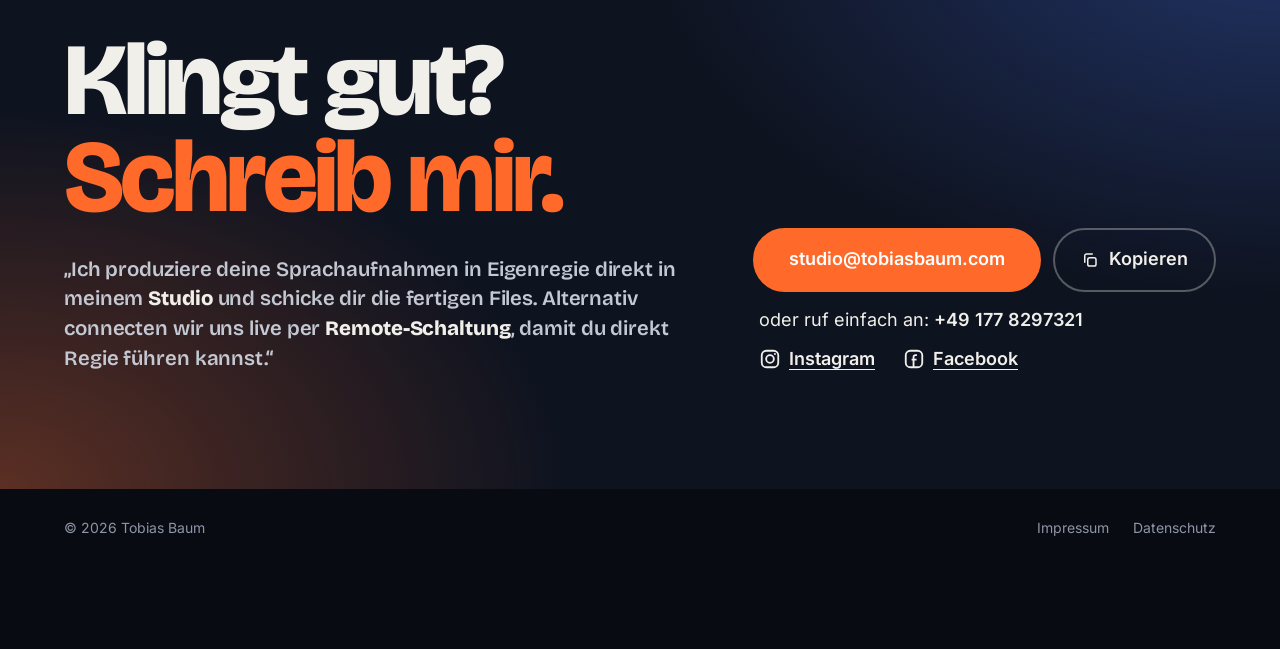
==== commit d76af021: "Vorschau aktualisiert (12.11.2026 11:36)" ====
--- a/dunkel/index.html
+++ b/dunkel/index.html
@@ -4,8 +4,8 @@
 <meta charset="utf-8">
 <meta name="viewport" content="width=device-width, initial-scale=1">
 <meta name="robots" content="noindex, nofollow">
-<title>Tobias Baum – Sprecher aus München, Musik- & Videoproduzent</title>
-<meta name="description" content="Tobias Baum – Sprecher aus München für Werbung, Trailer, Voice-Over und Synchron sowie Produzent für Musik, Werbung und Video. Hörproben, Videos und Kontakt.">
+<title>Tobias Baum – Sprecher aus dem Raum München, Musik- & Videoproduzent</title>
+<meta name="description" content="Sprecher aus dem Raum München für Werbung, Trailer, Voice-Over, Erklärvideos und Synchron. Dazu Musik- und Videoproduktion. Hörproben &amp; Kontakt.">
 <!-- Haupt-Adresse für Google (falls die Seite später mit www. läuft, hier und in sitemap.xml/robots.txt anpassen) -->
 <link rel="canonical" href="https://tobiasbaum.com/">
 <meta name="theme-color" content="#080B12">
@@ -15,7 +15,7 @@
 <meta property="og:site_name" content="Tobias Baum">
 <meta property="og:url" content="https://tobiasbaum.com/">
 <meta property="og:title" content="Tobias Baum – Sprecher, Musik- & Videoproduzent">
-<meta property="og:description" content="Sprecher aus München für Werbung, Trailer, Voice-Over und Synchron. Dazu Musik, Werbe- und Videoproduktion aus einer Hand. Jetzt reinhören.">
+<meta property="og:description" content="Sprecher aus dem Raum München für Werbung, Trailer, Voice-Over und Synchron. Dazu Musik, Werbe- und Videoproduktion aus einer Hand. Jetzt reinhören.">
 <meta property="og:image" content="https://tobiasbaum.com/bilder/teilen-vorschau.jpg">
 <meta property="og:image:width" content="1200">
 <meta property="og:image:height" content="630">
@@ -42,7 +42,7 @@
     "addressCountry": "DE"
   },
   "areaServed": ["München", "Bayern", "Deutschland"],
-  "knowsAbout": ["Sprecher", "Voice-Over", "Werbesprecher", "Trailer", "Synchron", "Musikproduktion", "Werbeproduktion", "Videoproduktion"],
+  "knowsAbout": ["Sprecher", "Voice-Over", "Werbesprecher", "Trailer", "Synchron", "Erklärvideos", "Imagefilme", "Dokumentationen", "Eventfilme", "Musikproduktion", "Werbeproduktion", "Videoproduktion"],
   "sameAs": [
     "https://www.instagram.com/tobiasbaum82/",
     "https://www.facebook.com/tobias.baum"
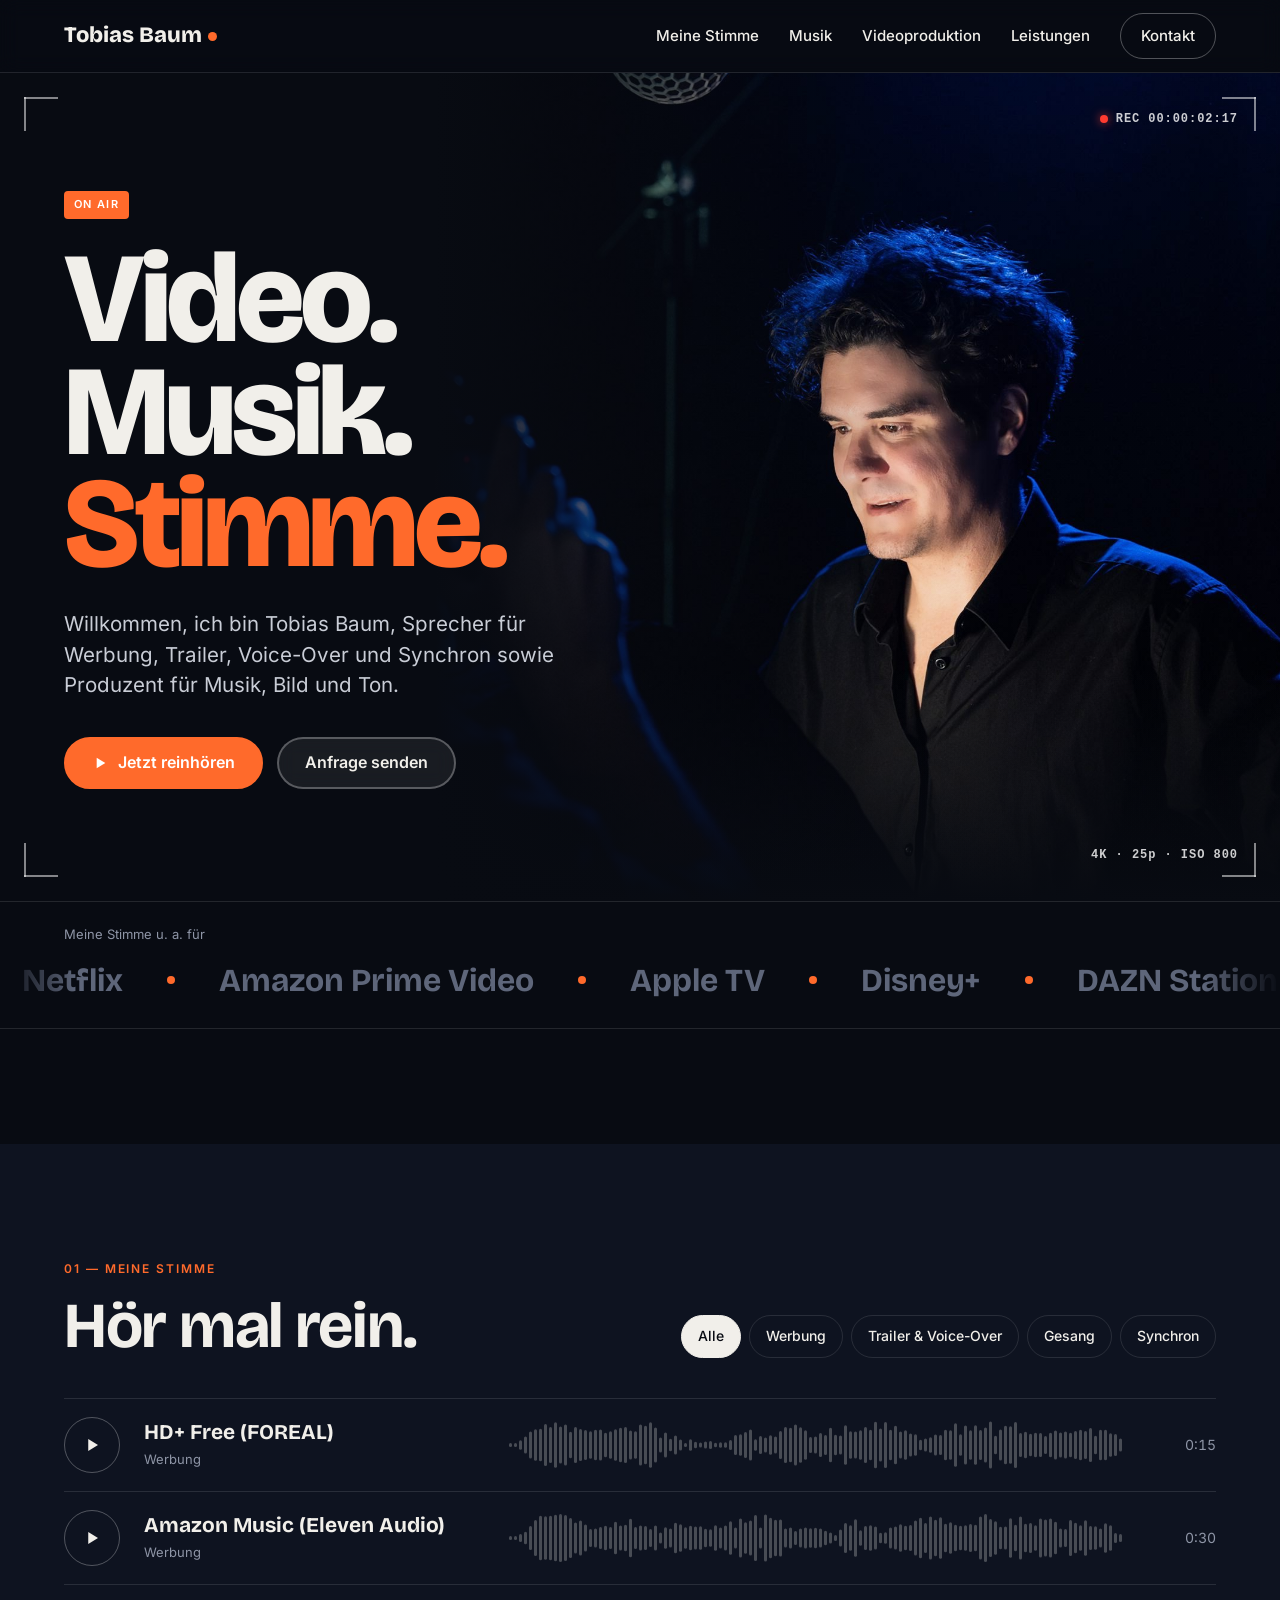
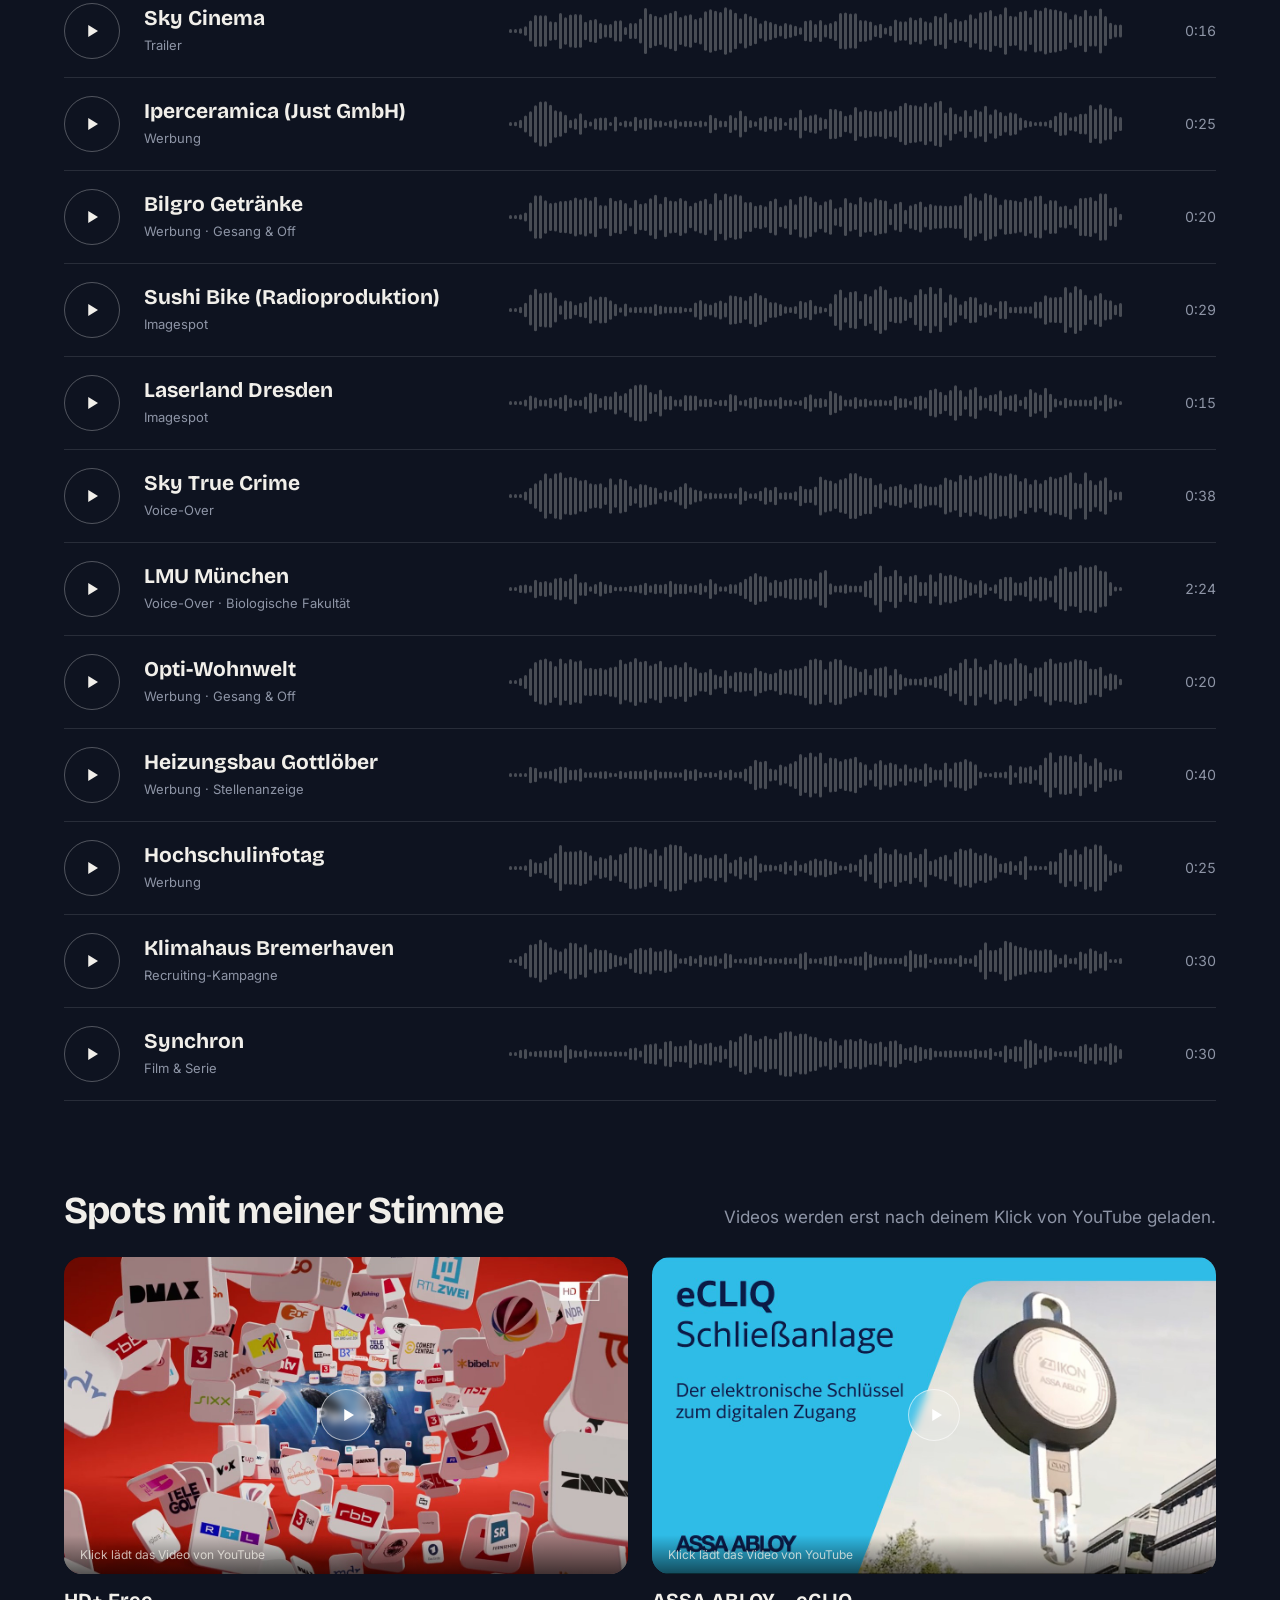
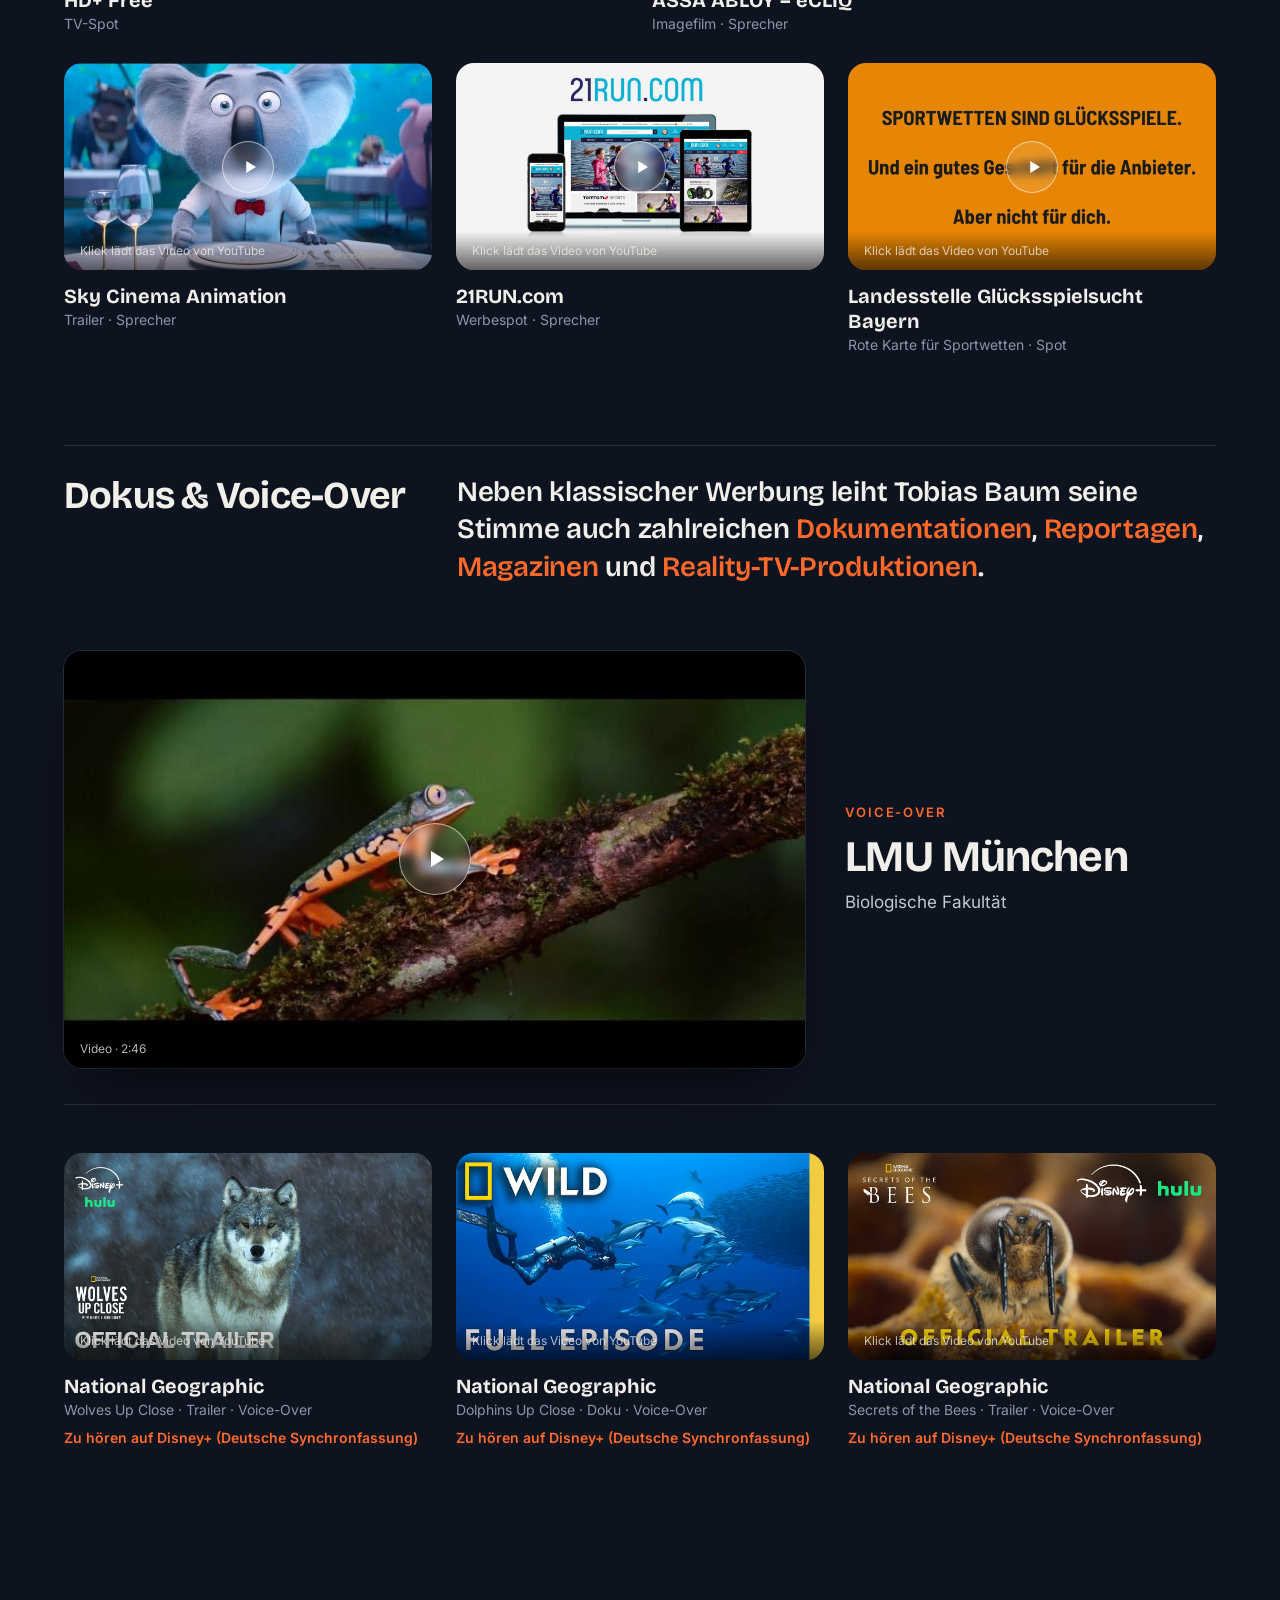
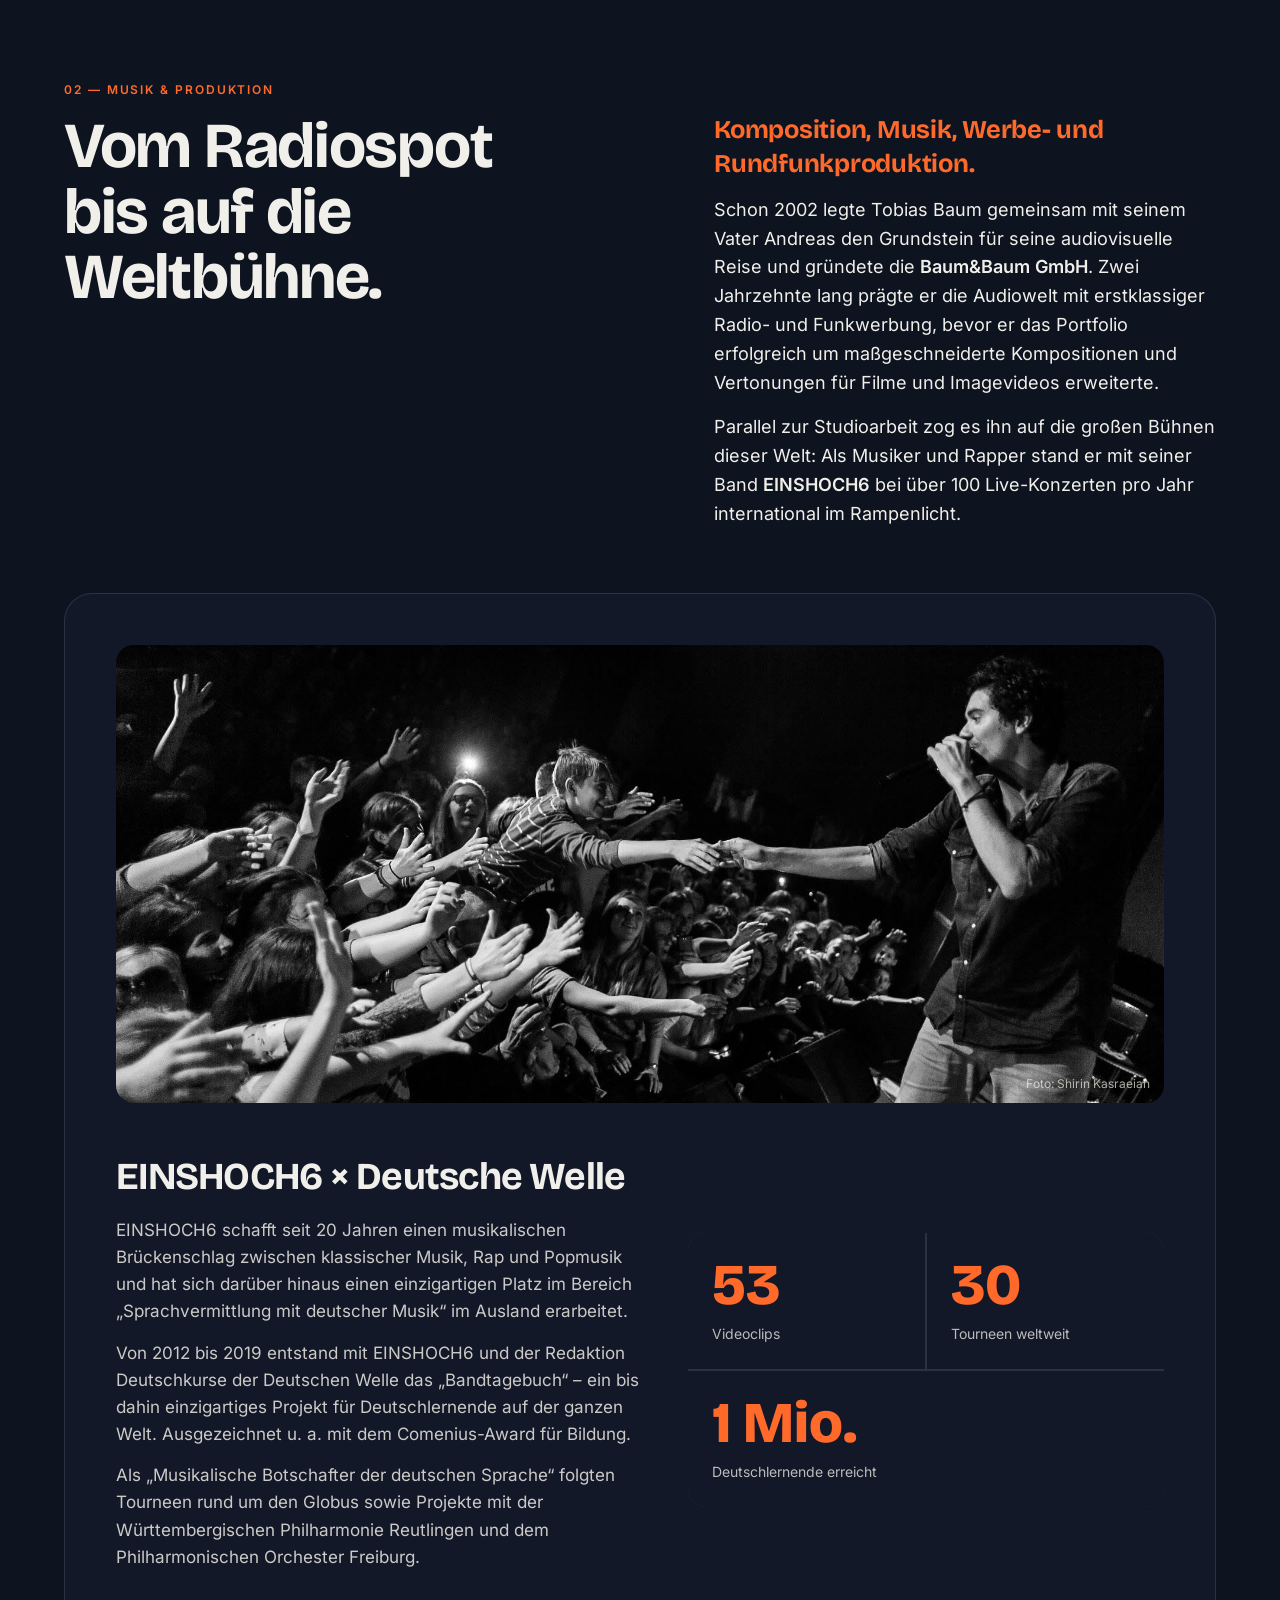
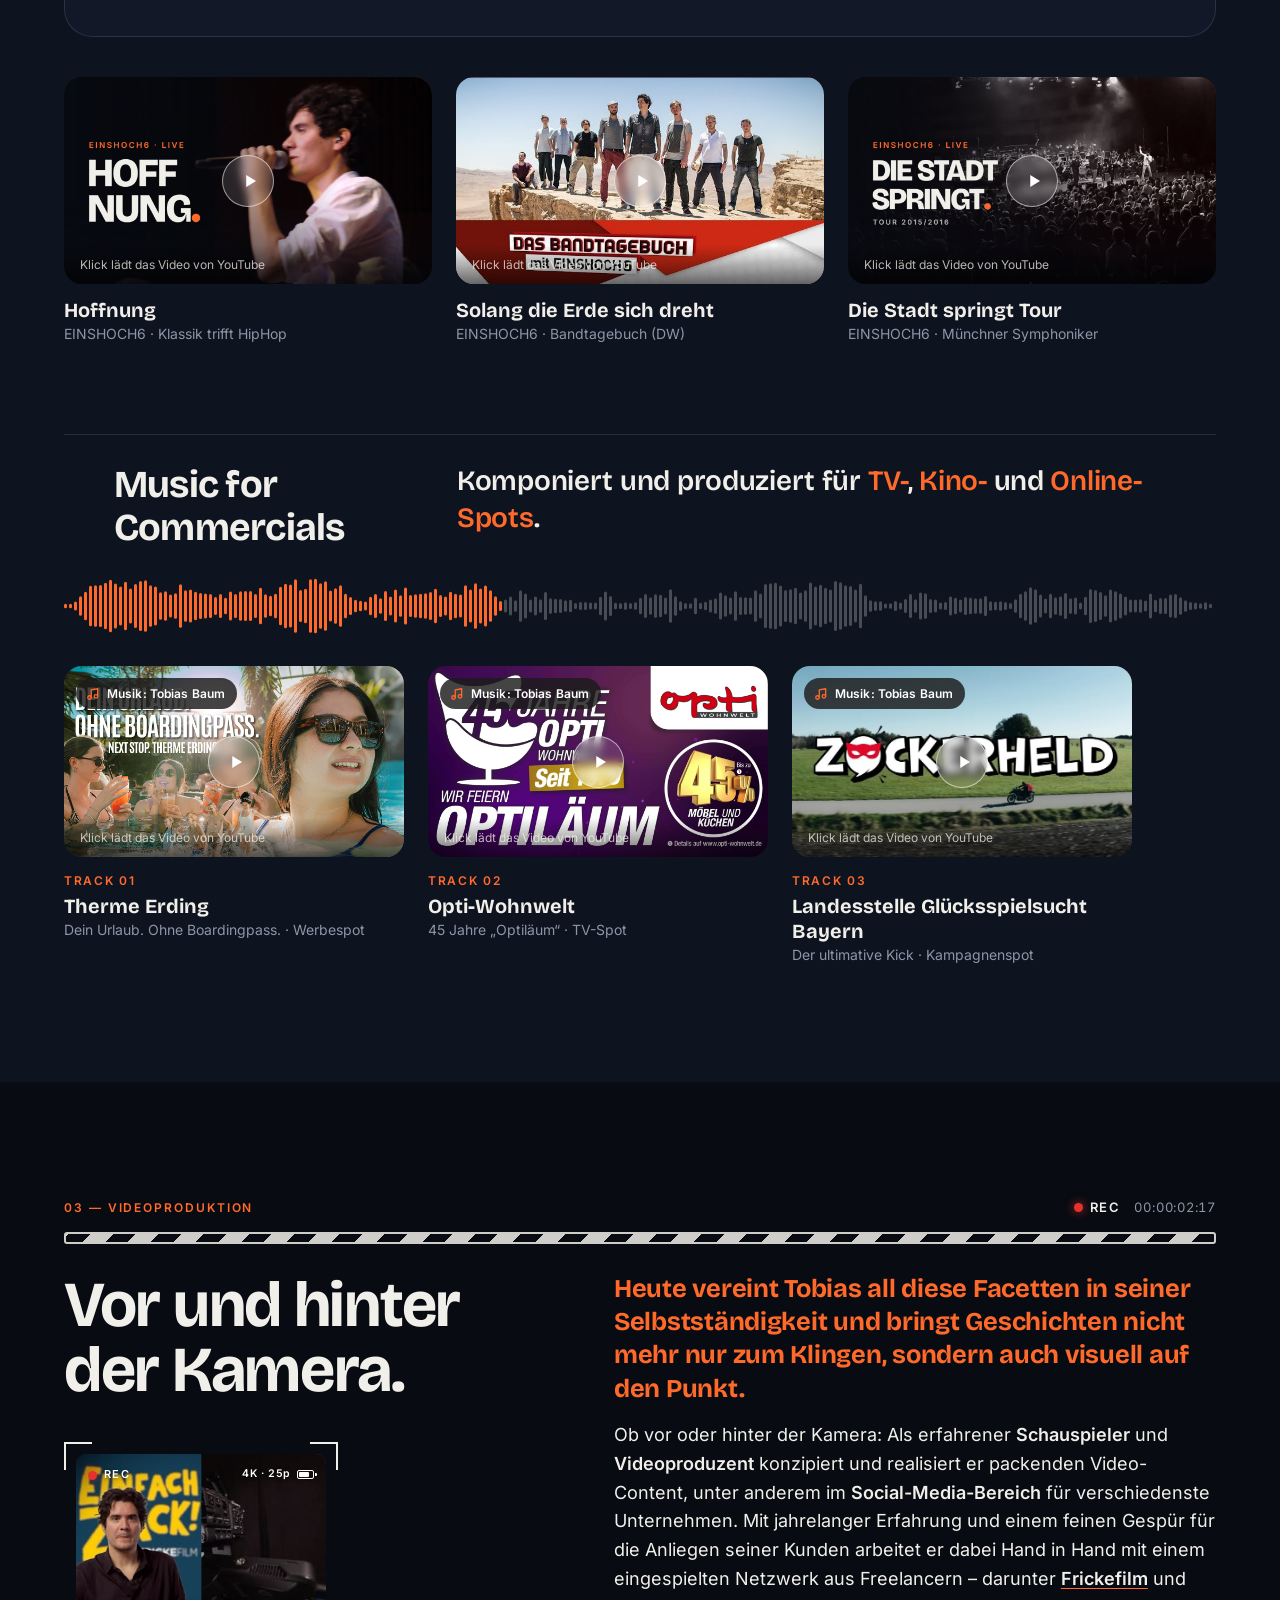
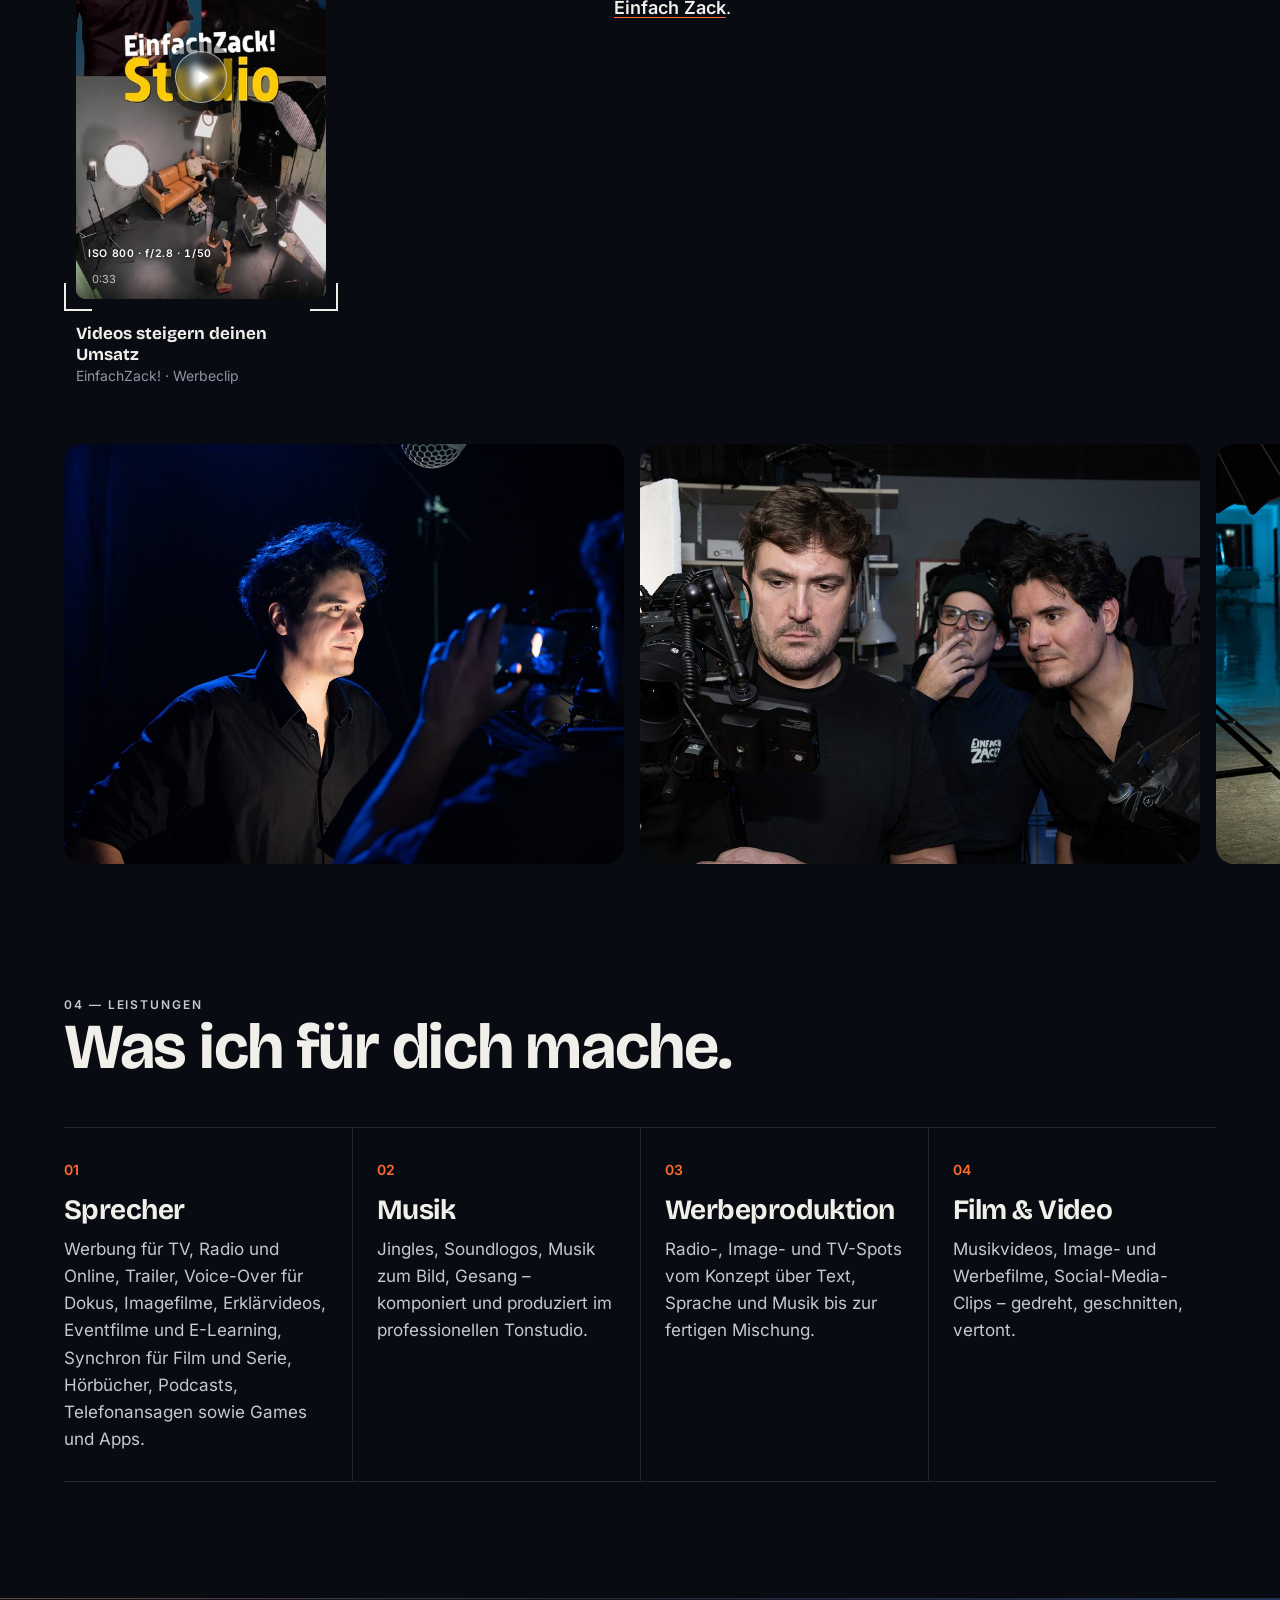
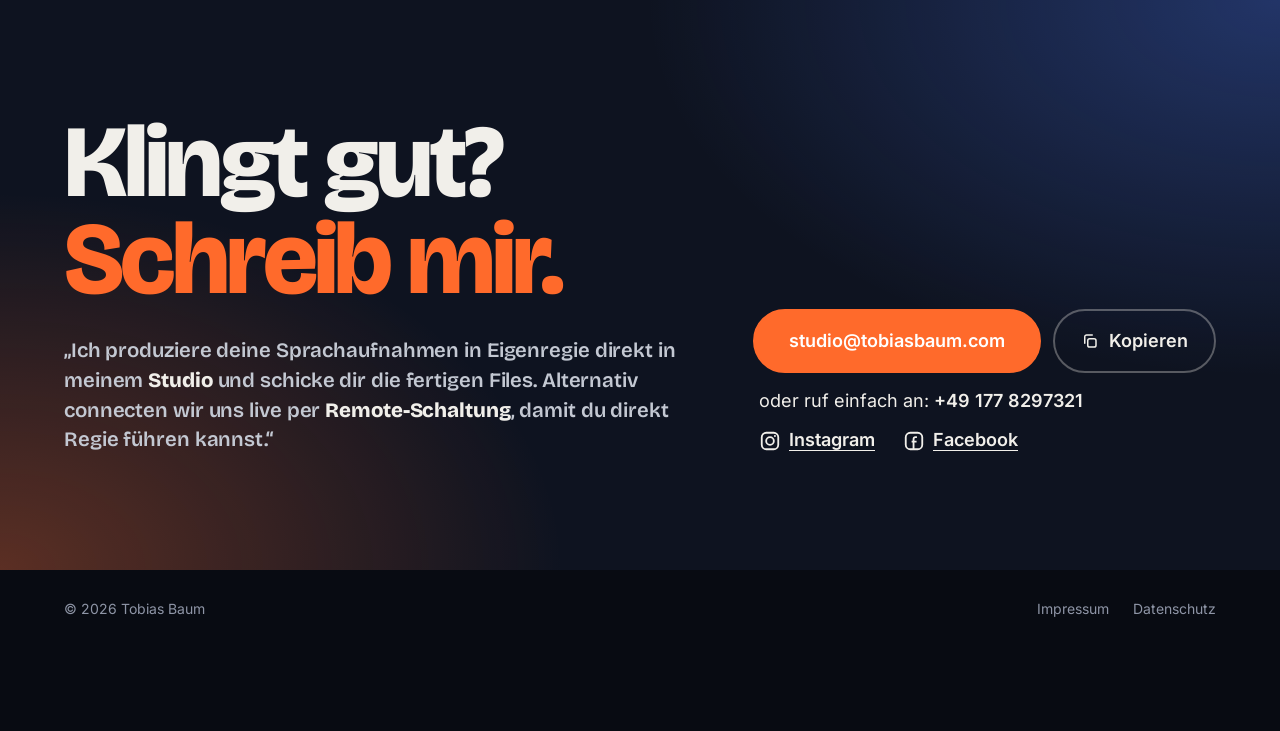
==== commit 1b15a99d: "Vorschau aktualisiert (12.11.2026 11:38)" ====
--- a/dunkel/index.html
+++ b/dunkel/index.html
@@ -42,7 +42,7 @@
     "addressCountry": "DE"
   },
   "areaServed": ["München", "Bayern", "Deutschland"],
-  "knowsAbout": ["Sprecher", "Voice-Over", "Werbesprecher", "Trailer", "Synchron", "Erklärvideos", "Imagefilme", "Dokumentationen", "Eventfilme", "Musikproduktion", "Werbeproduktion", "Videoproduktion"],
+  "knowsAbout": ["Sprecher", "Voice-Over", "Werbesprecher", "Trailer", "Synchron", "Erklärvideos", "Imagefilme", "Dokumentationen", "Eventfilme", "E-Learning", "Hörbücher", "Podcasts", "Telefonansagen", "Games", "Apps", "Musikproduktion", "Werbeproduktion", "Videoproduktion"],
   "sameAs": [
     "https://www.instagram.com/tobiasbaum82/",
     "https://www.facebook.com/tobias.baum"
@@ -236,7 +236,7 @@
       <article>
         <span class="num">01</span>
         <h3>Sprecher</h3>
-        <p>Werbung für TV, Radio und Online, Trailer, Voice-Over für Dokus, Imagefilme, Erklärvideos, Eventfilme, Synchron für Film und Serie.</p>
+        <p>Werbung für TV, Radio und Online, Trailer, Voice-Over für Dokus, Imagefilme, Erklärvideos, Eventfilme und E-Learning, Synchron für Film und Serie, Hörbücher, Podcasts, Telefonansagen sowie Games und Apps.</p>
       </article>
       <article>
         <span class="num">02</span>
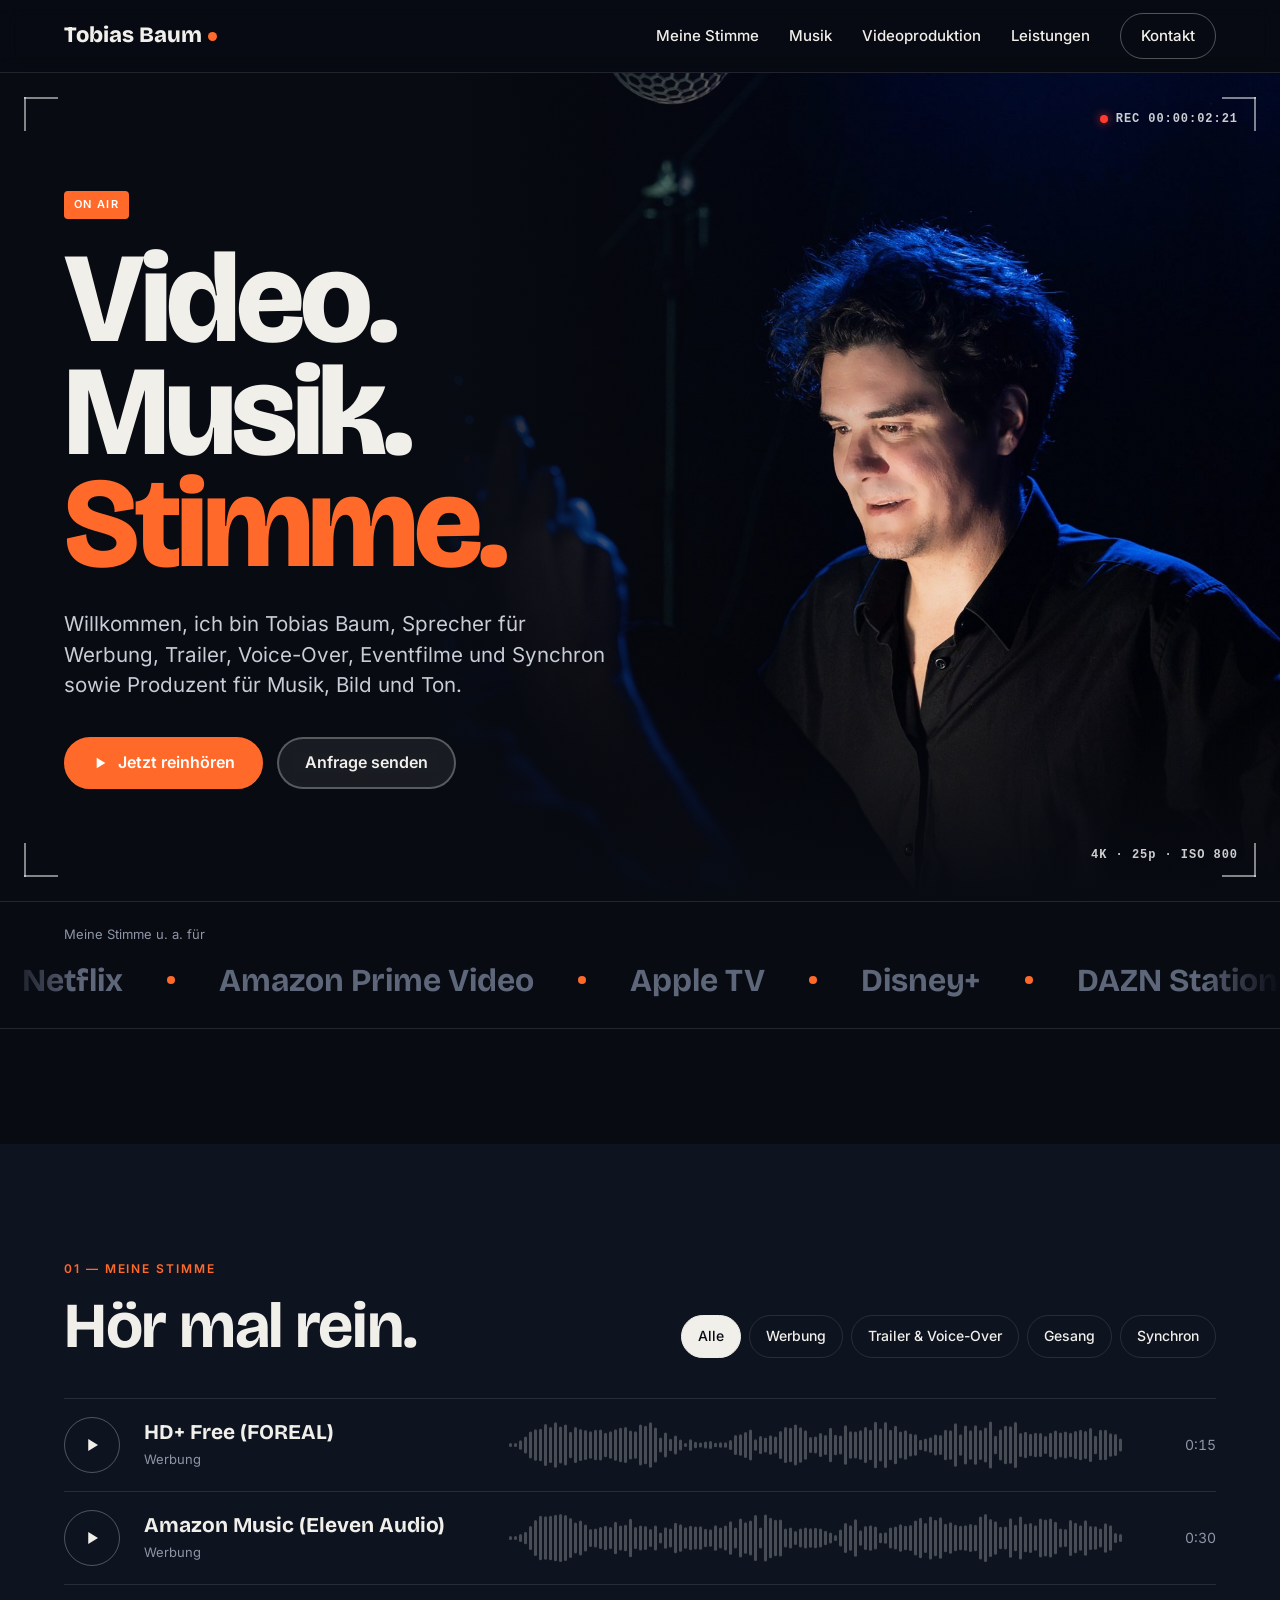
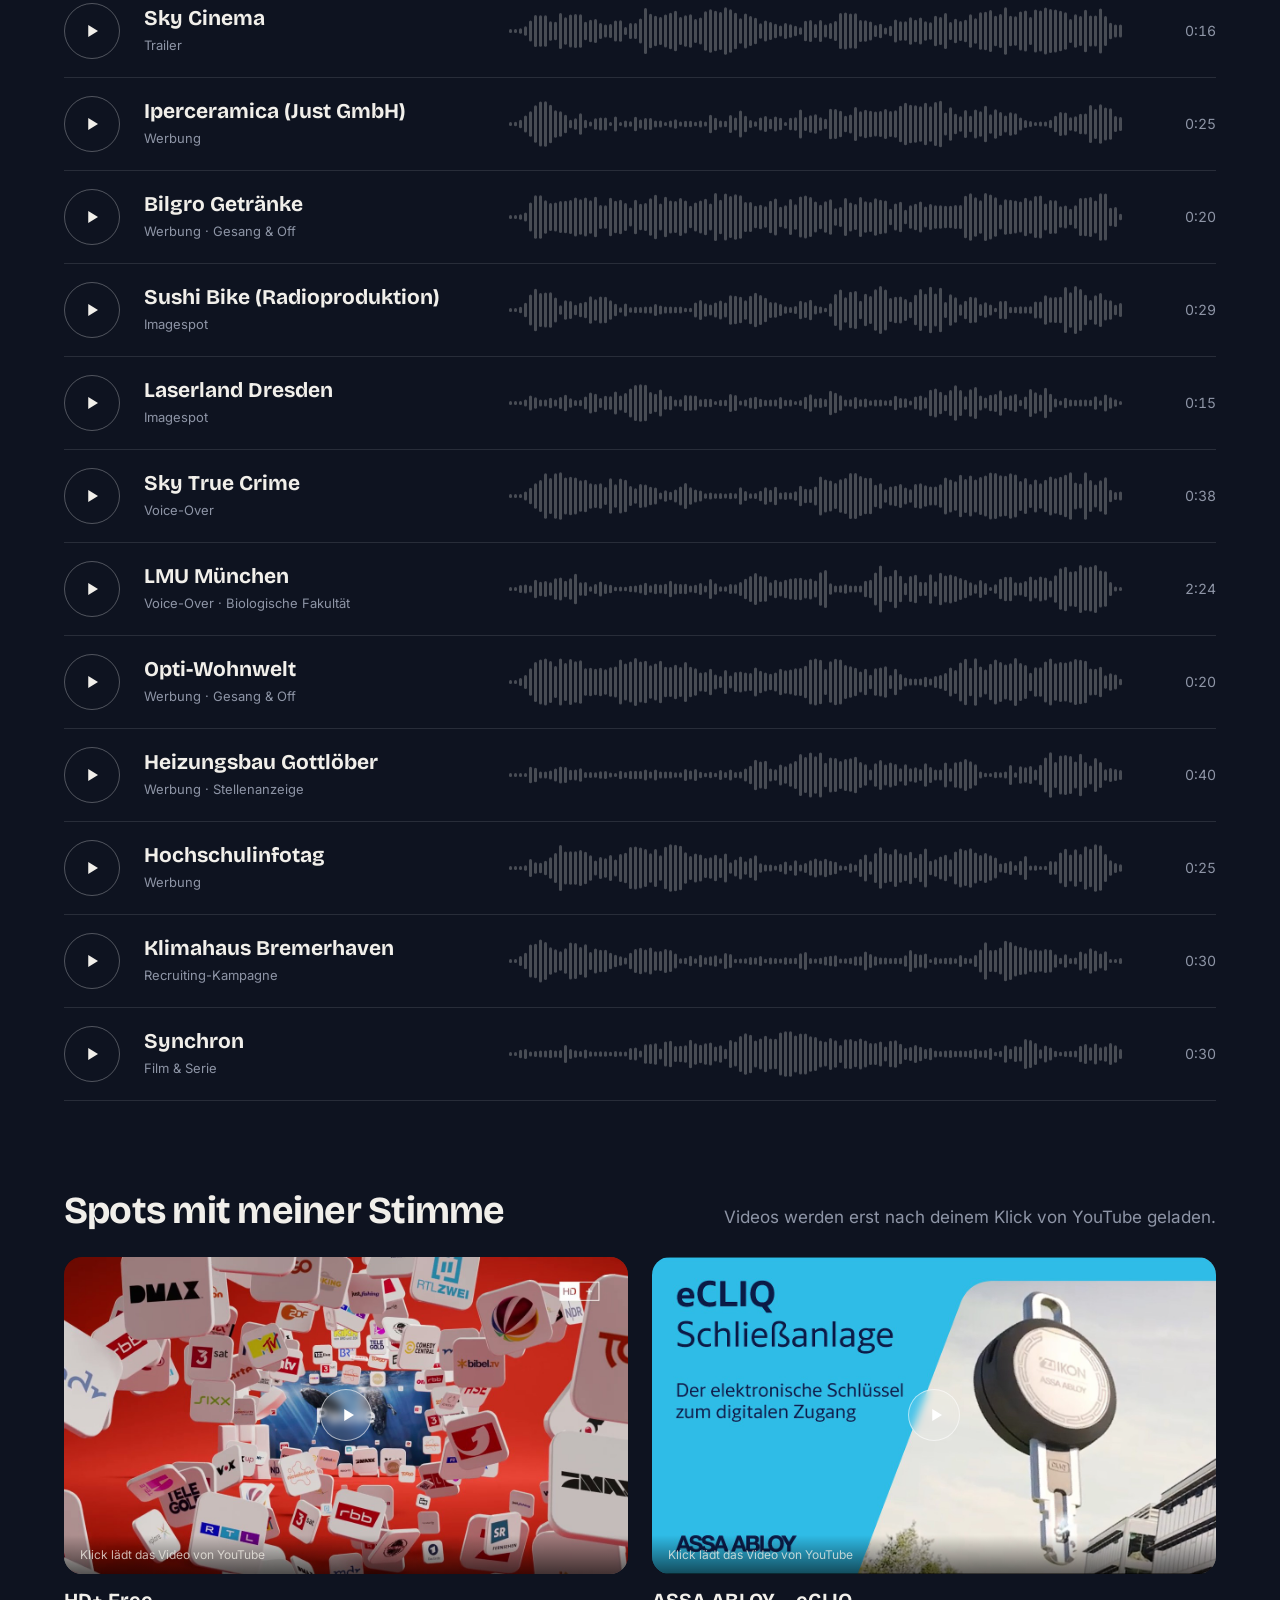
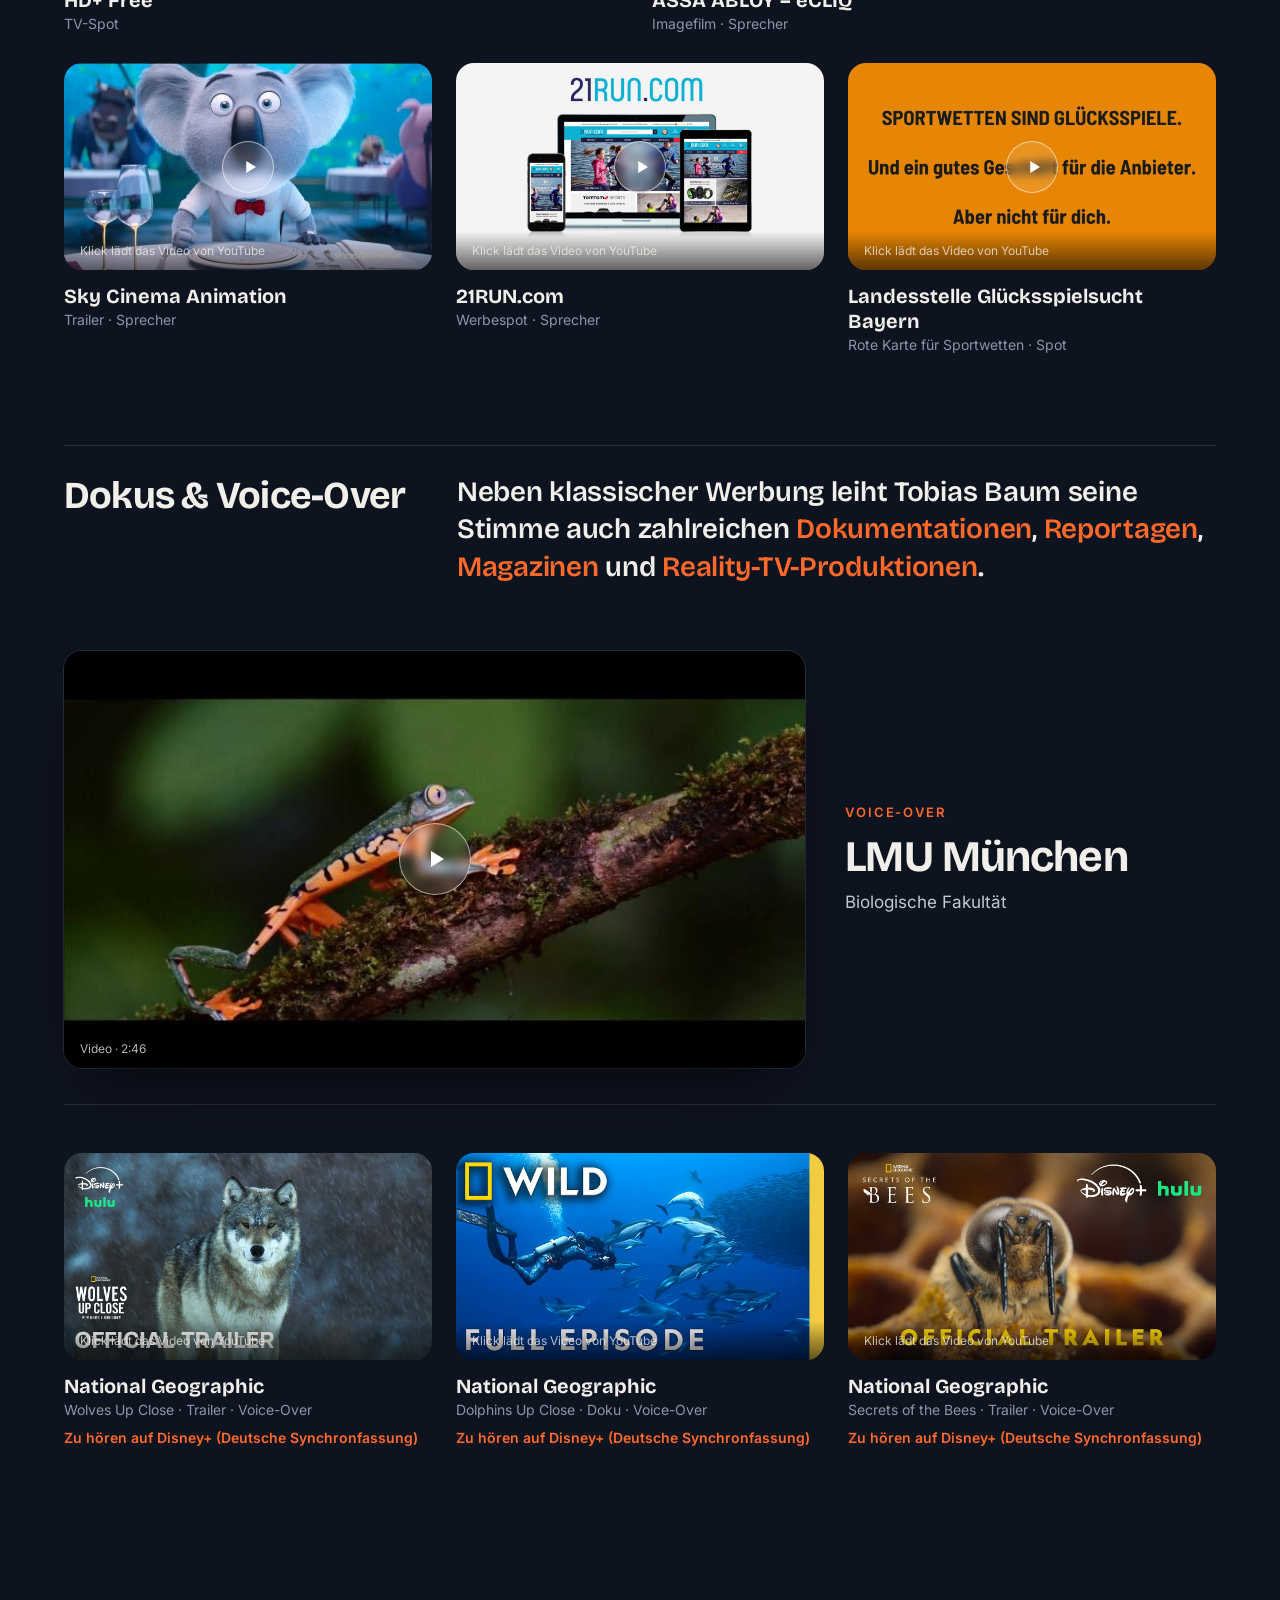
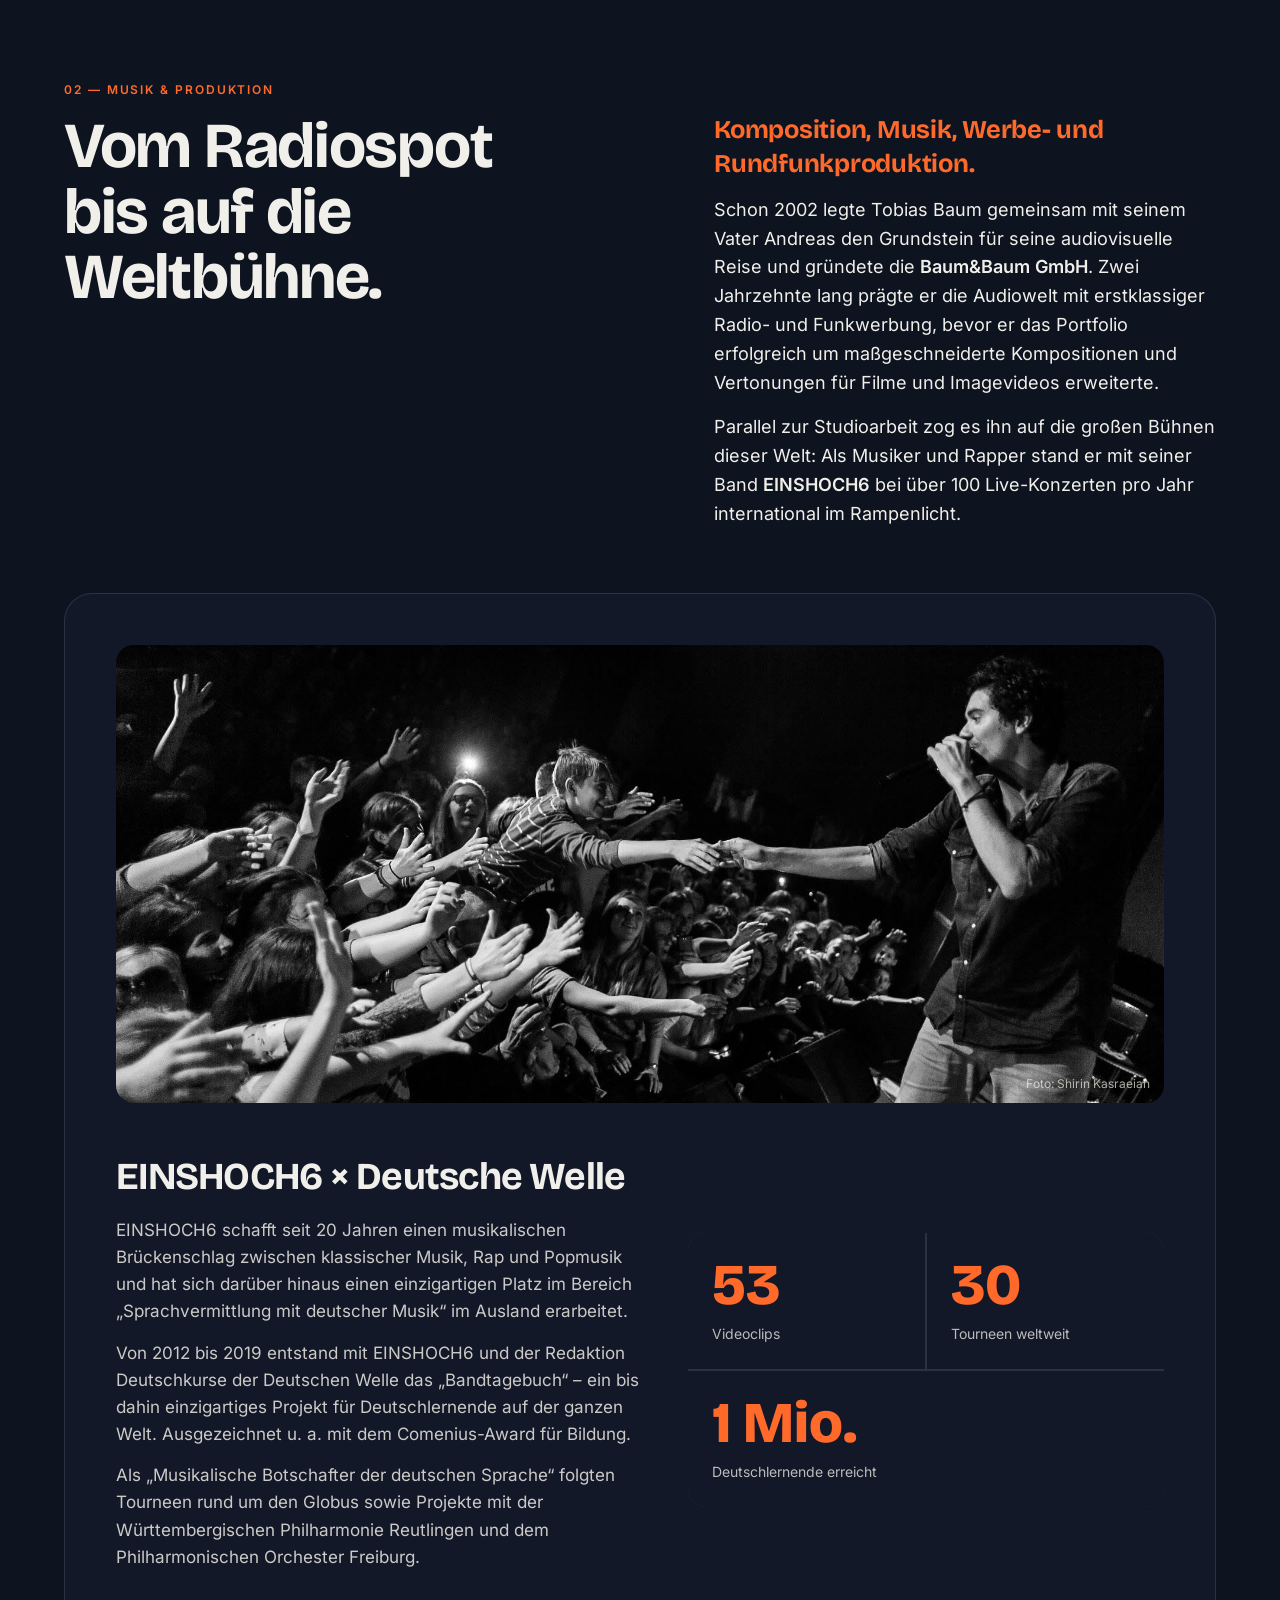
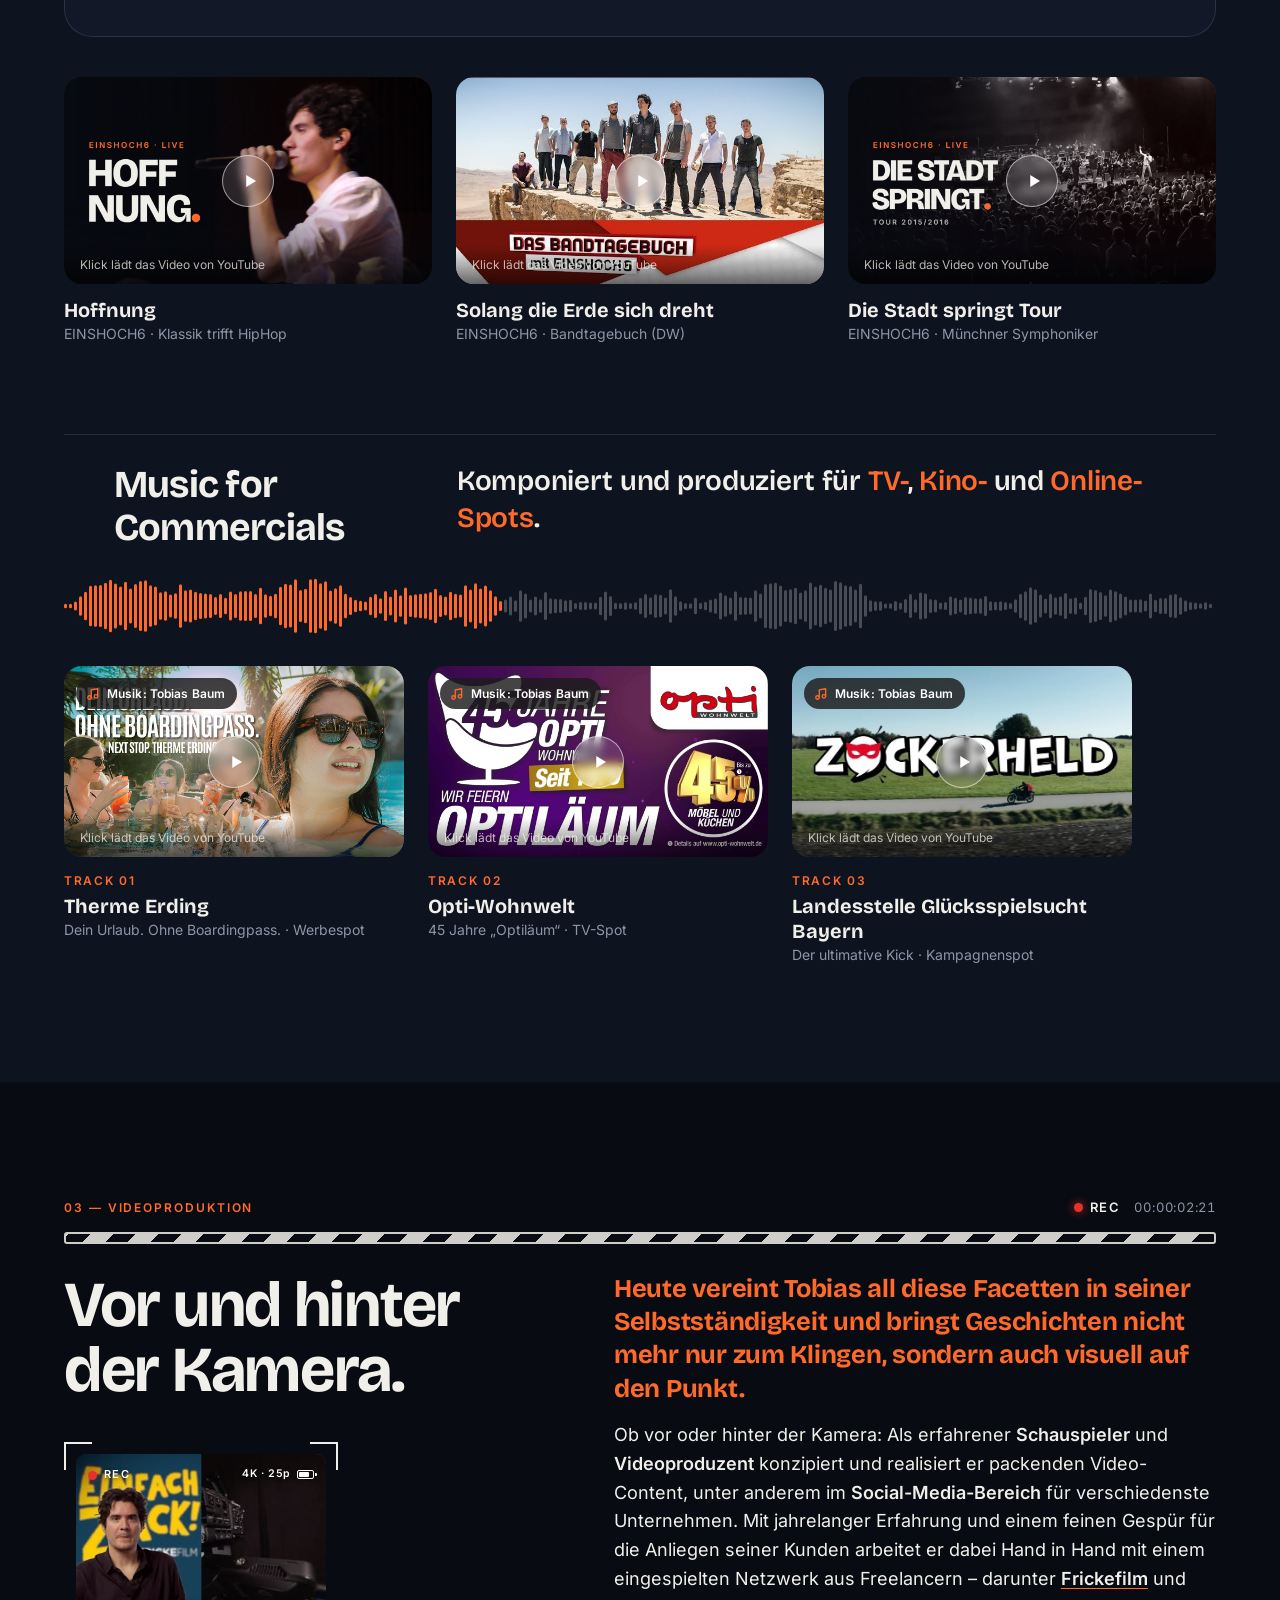
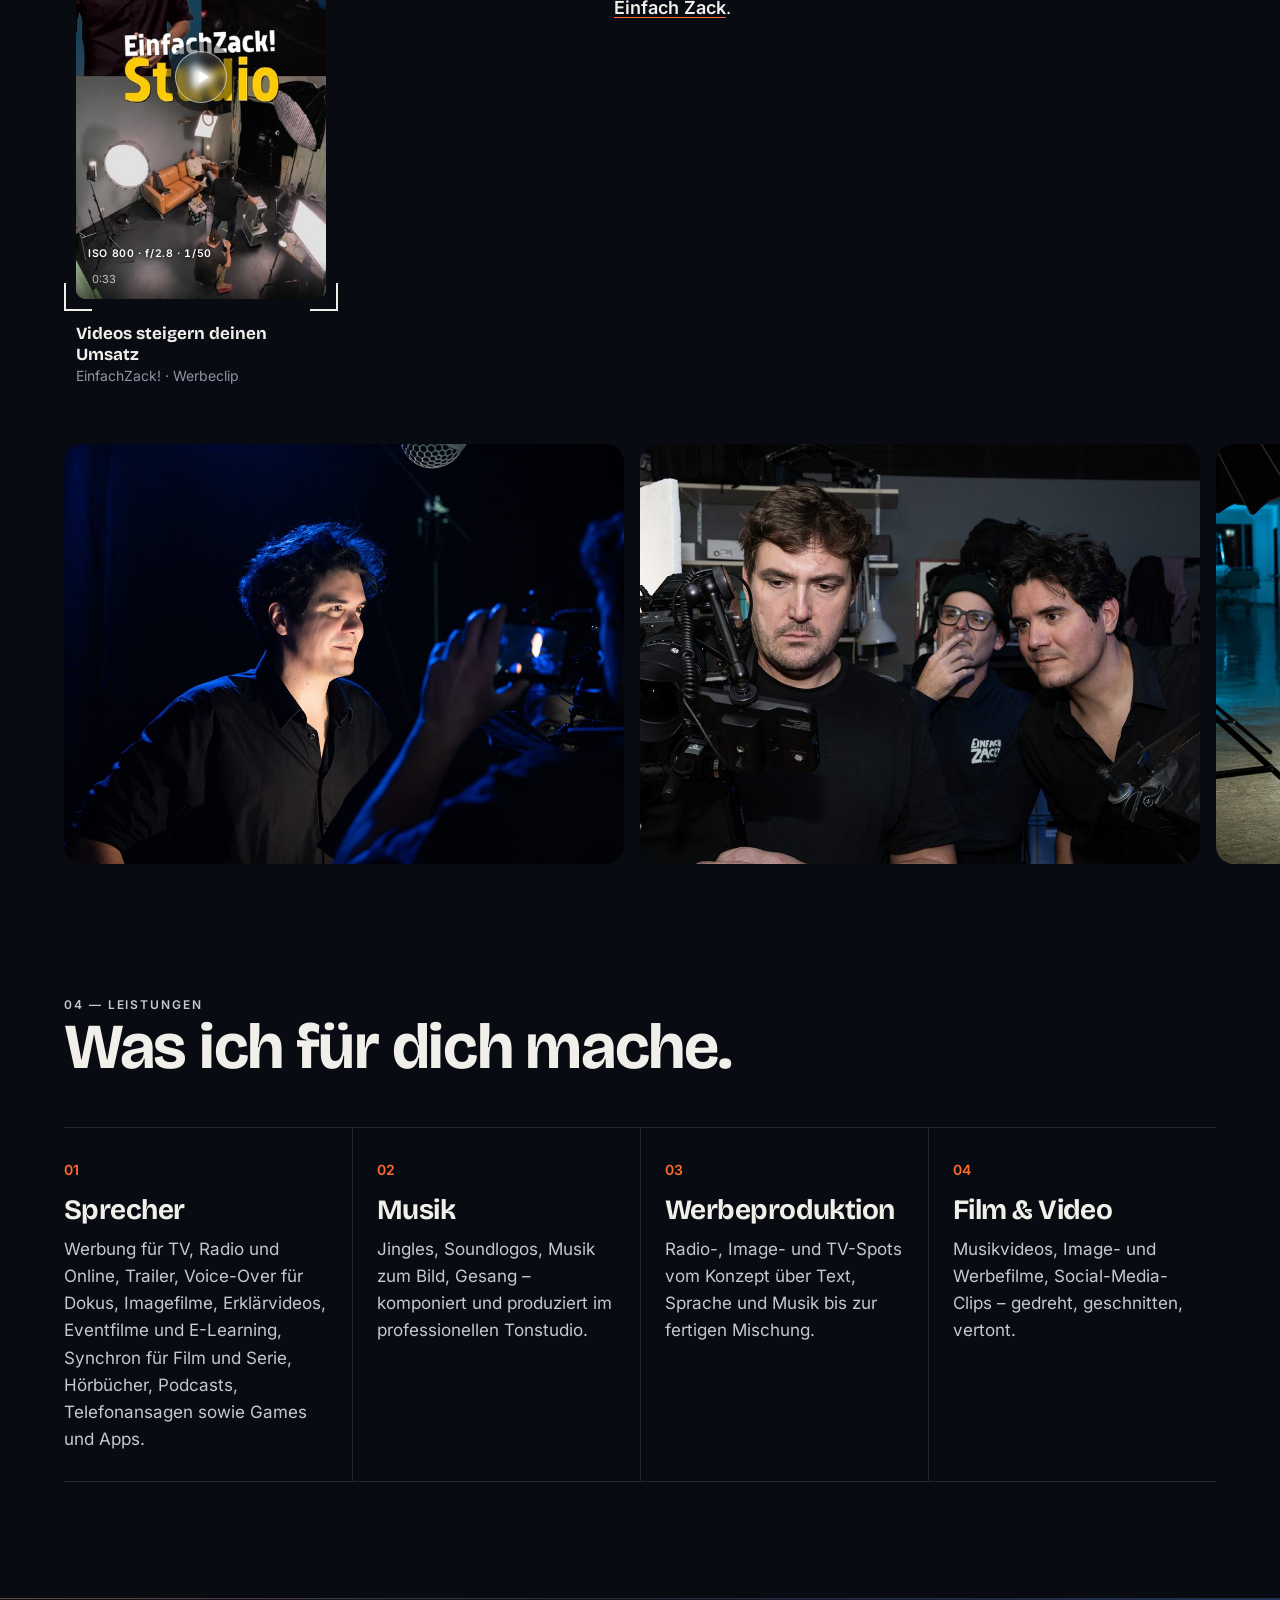
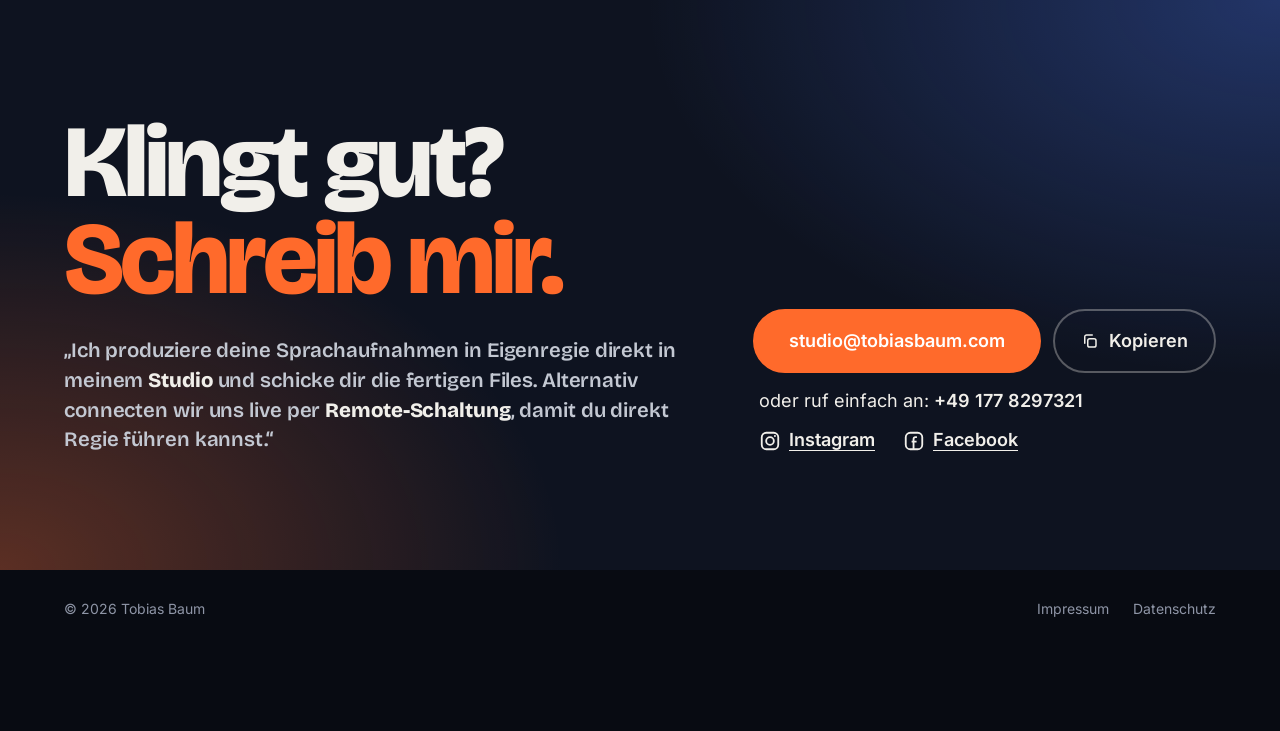
==== commit 7d8f1868: "Vorschau aktualisiert (12.11.2026 11:40)" ====
--- a/dunkel/index.html
+++ b/dunkel/index.html
@@ -90,7 +90,7 @@
       <div class="hero__text">
         <p class="eyebrow"><span class="onair">ON AIR</span></p>
         <h1>Video.<br>Musik.<br><em>Stimme.</em></h1>
-        <p class="lead">Willkommen, ich bin Tobias Baum, Sprecher für Werbung, Trailer, Voice-Over und Synchron sowie Produzent für Musik, Bild und Ton.</p>
+        <p class="lead">Willkommen, ich bin Tobias Baum, Sprecher für Werbung, Trailer, Voice-Over, Eventfilme und Synchron sowie Produzent für Musik, Bild und Ton.</p>
         <div class="hero__actions">
           <button class="btn btn--primary" data-play-first>
             <svg viewBox="0 0 24 24" aria-hidden="true"><path d="M7 4l13 8-13 8z"/></svg>
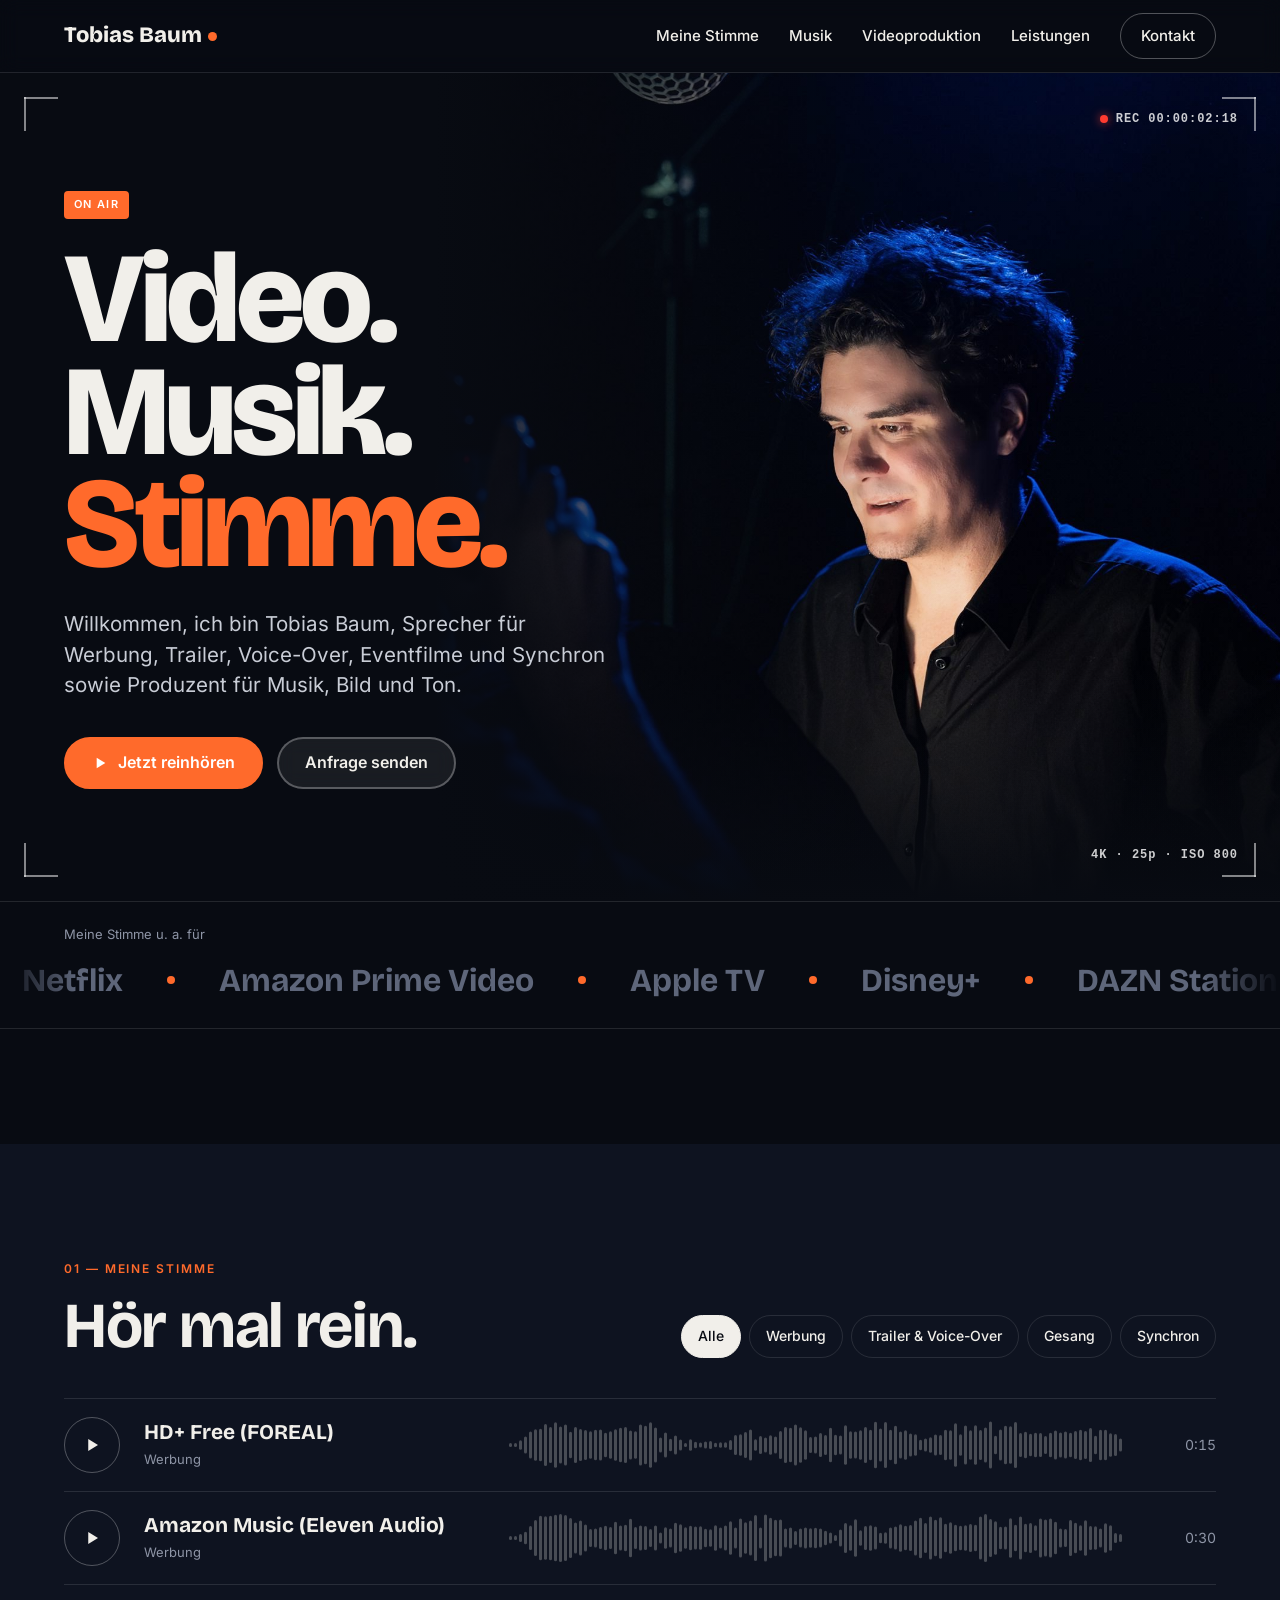
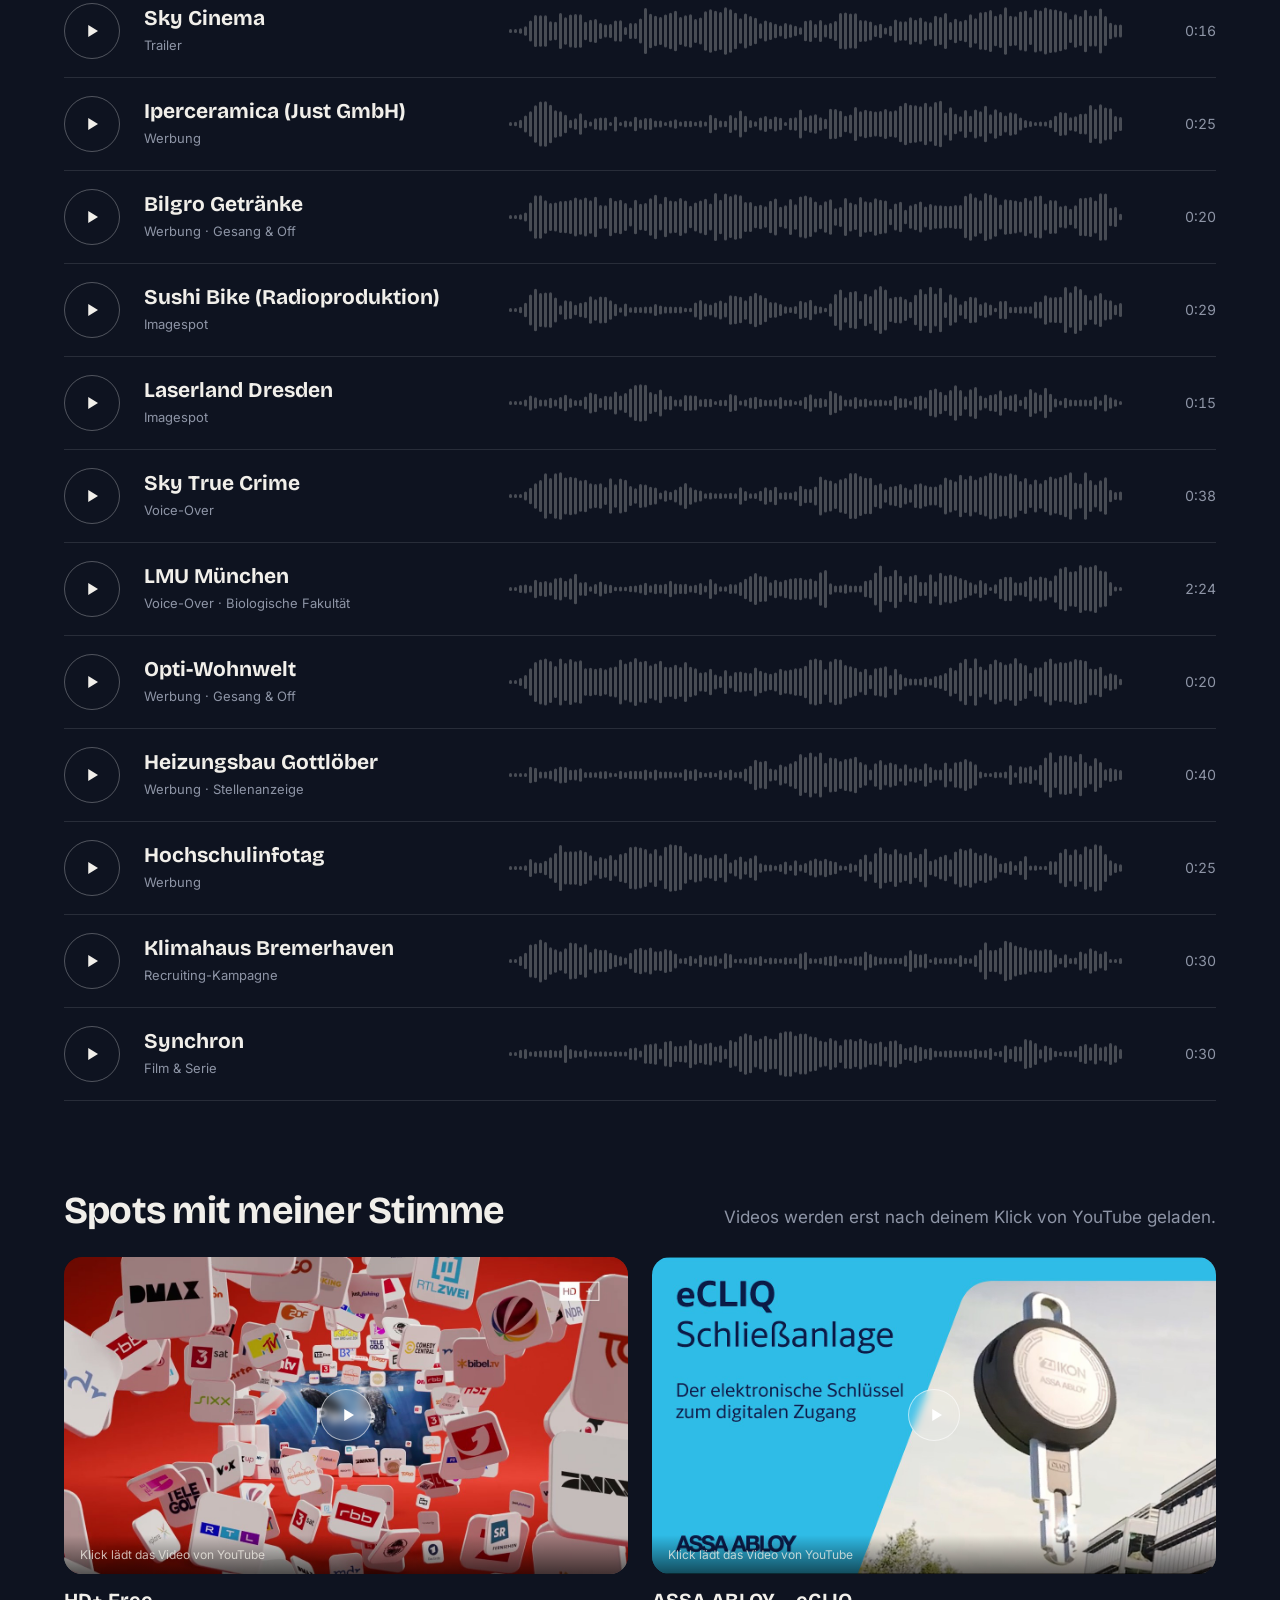
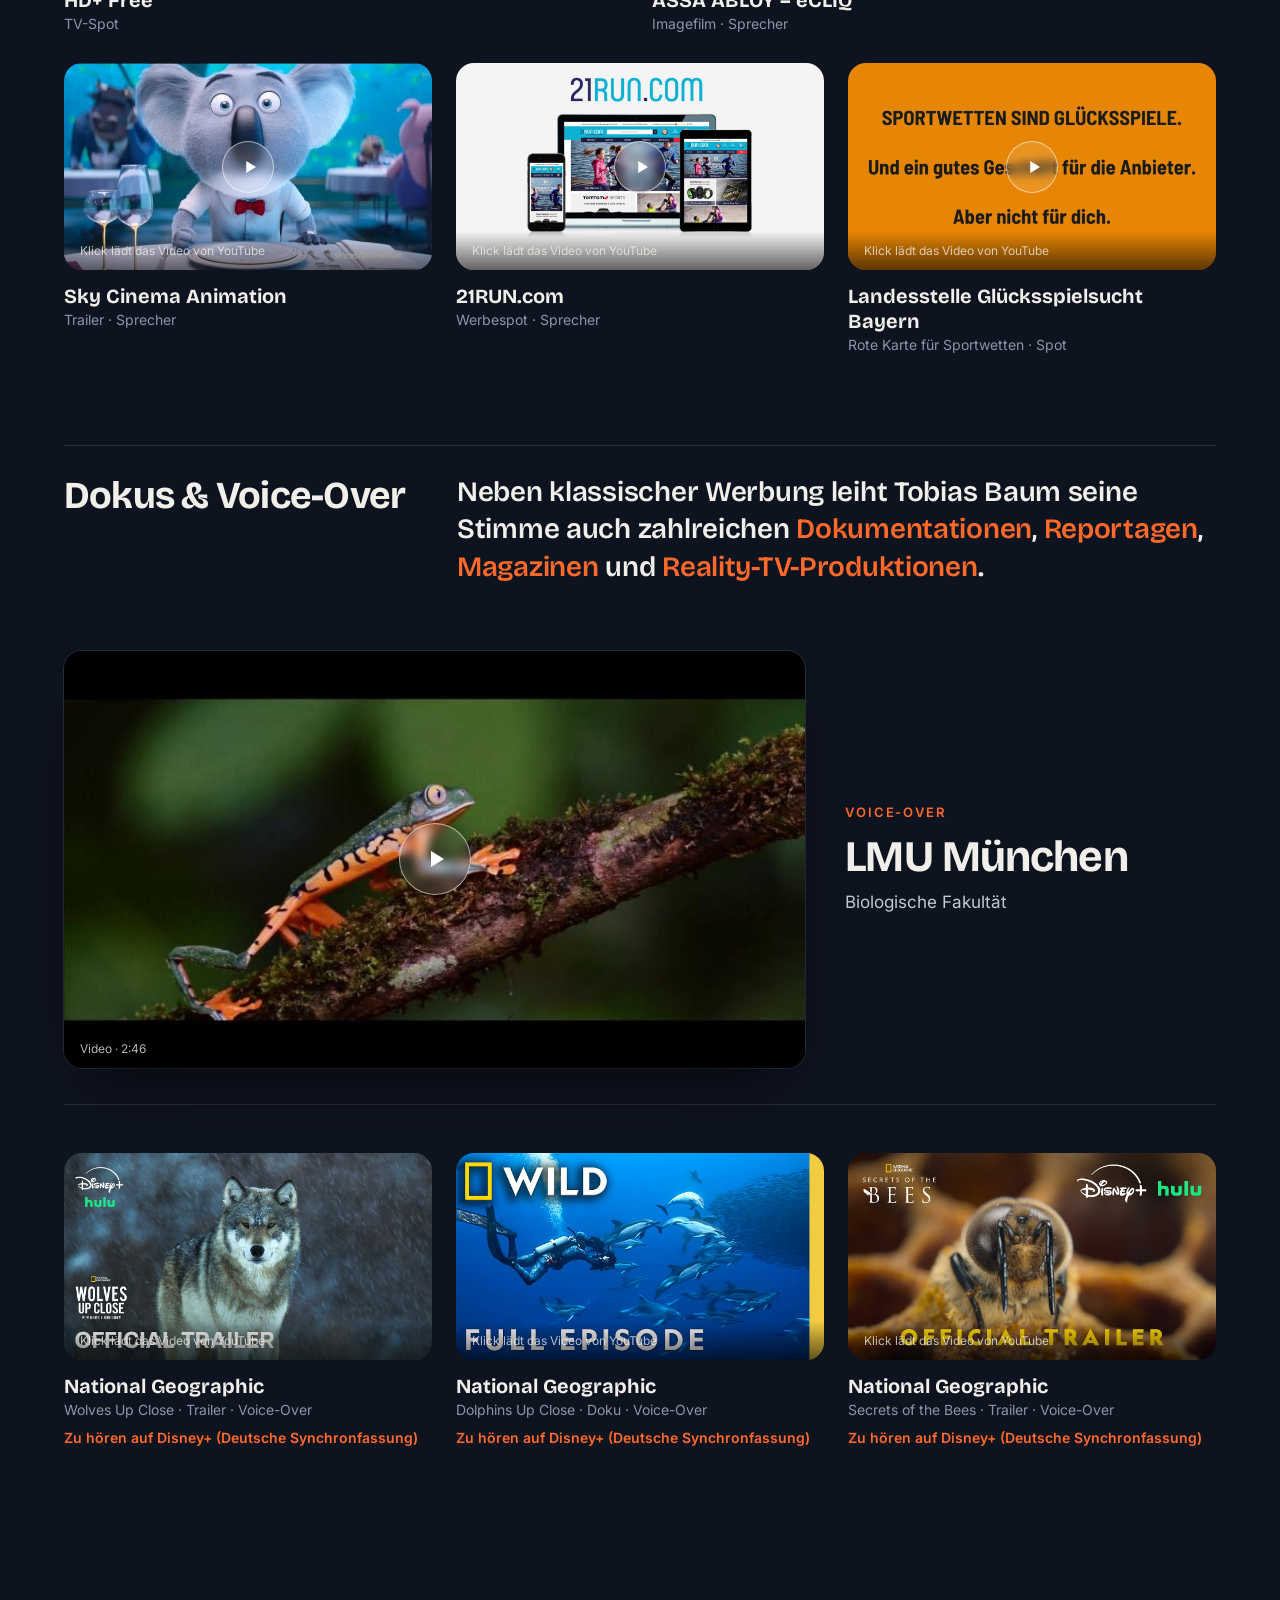
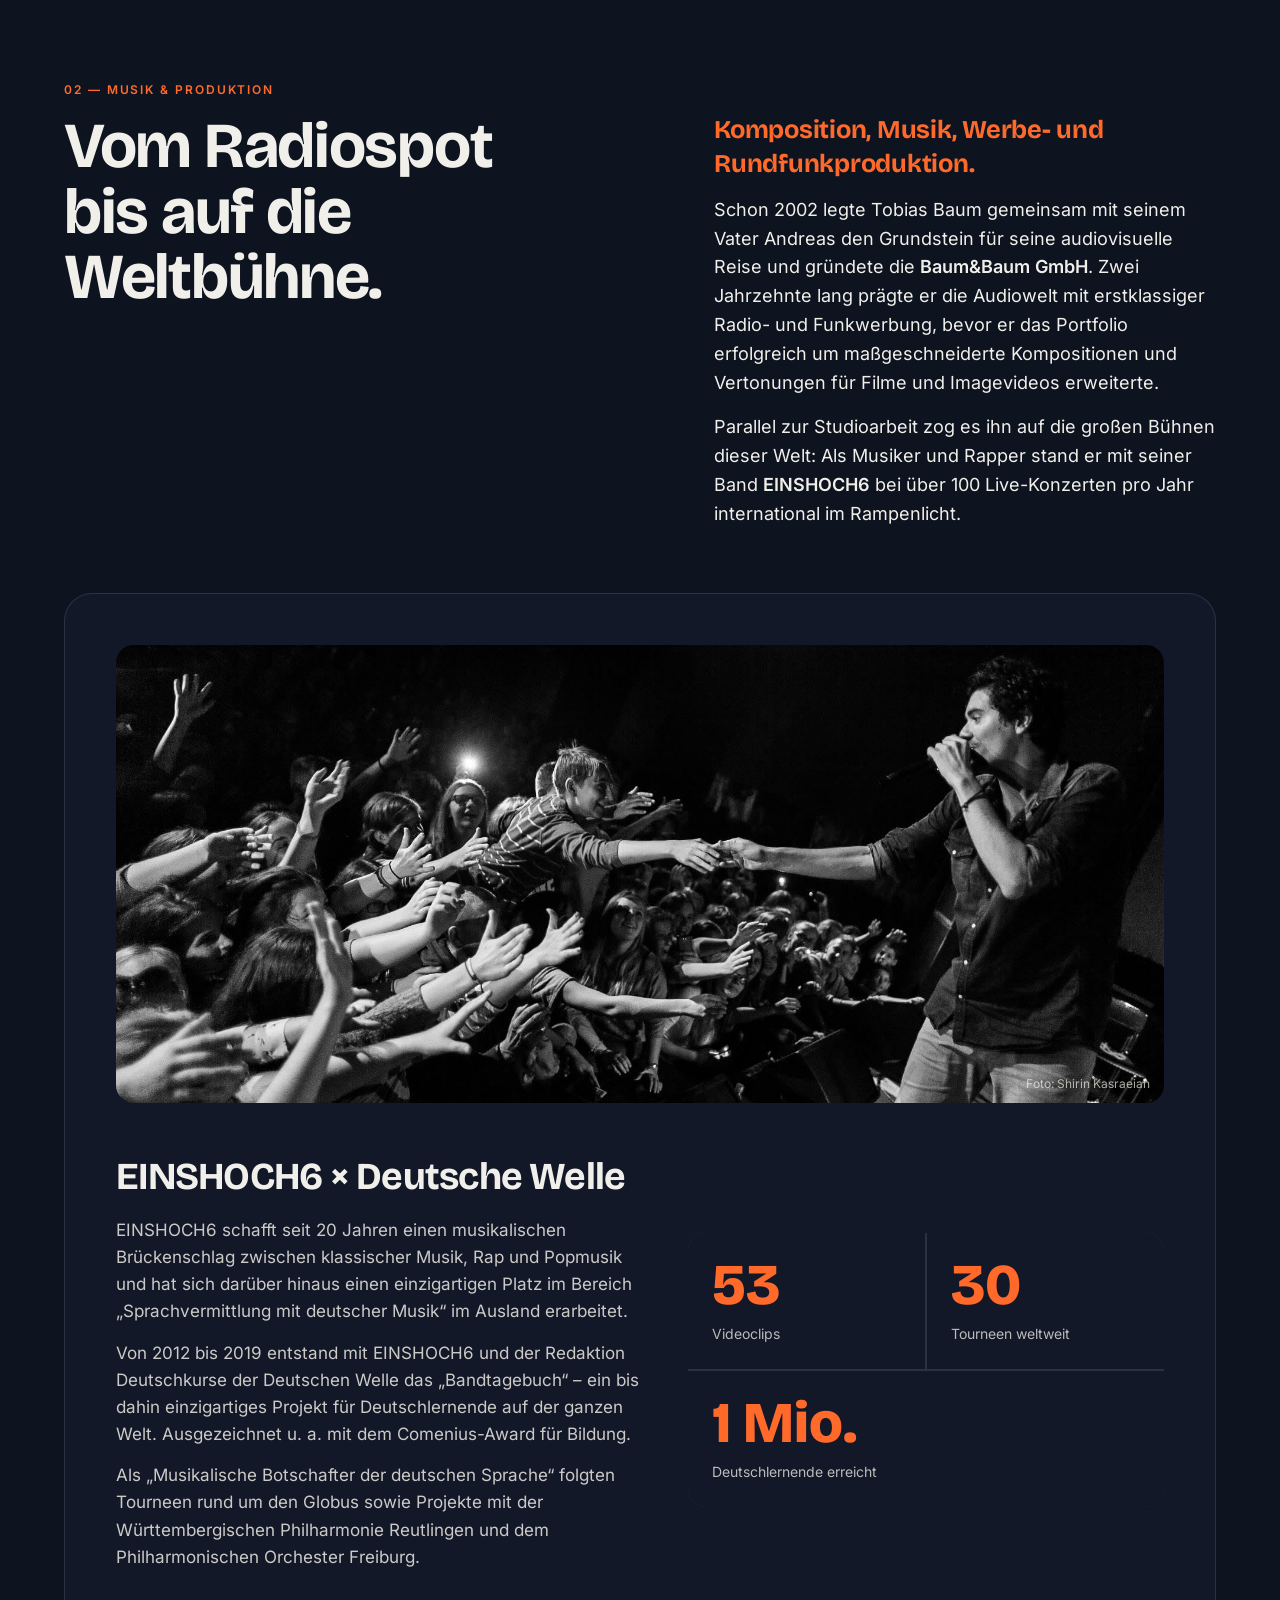
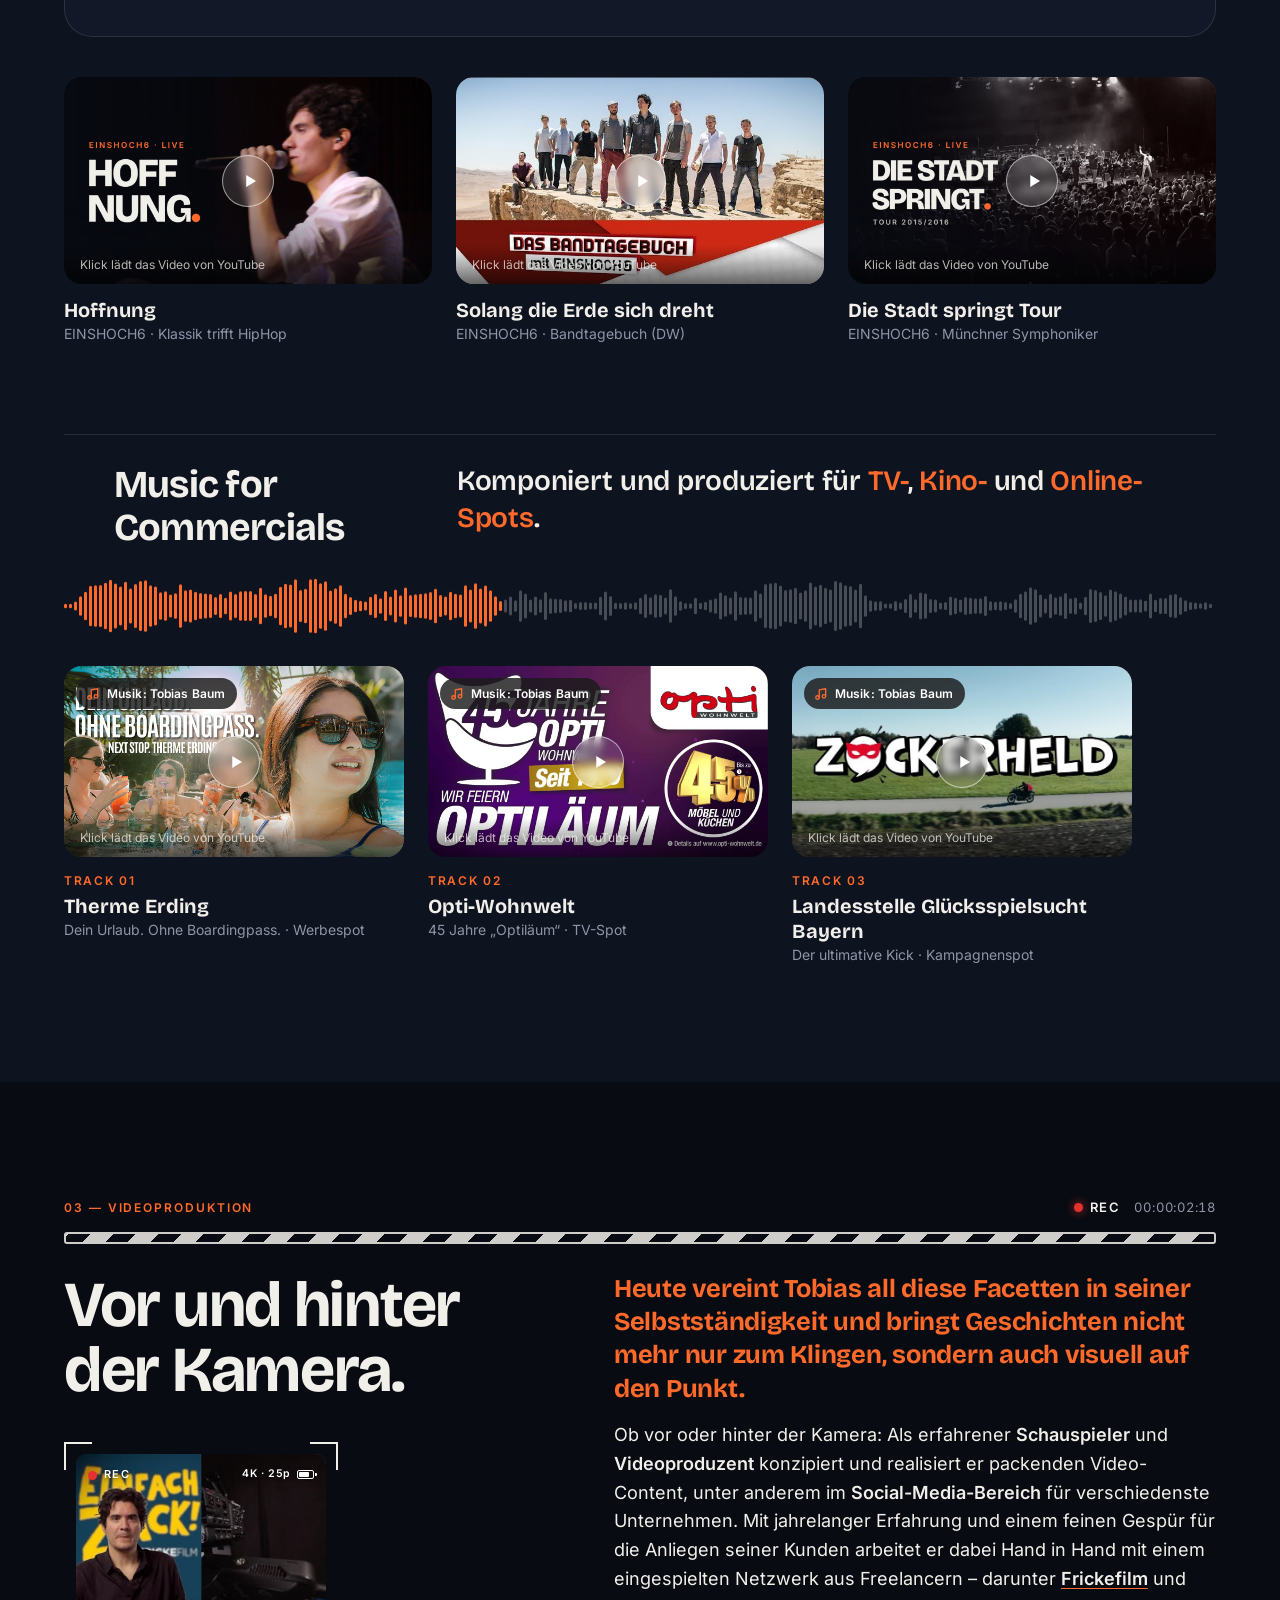
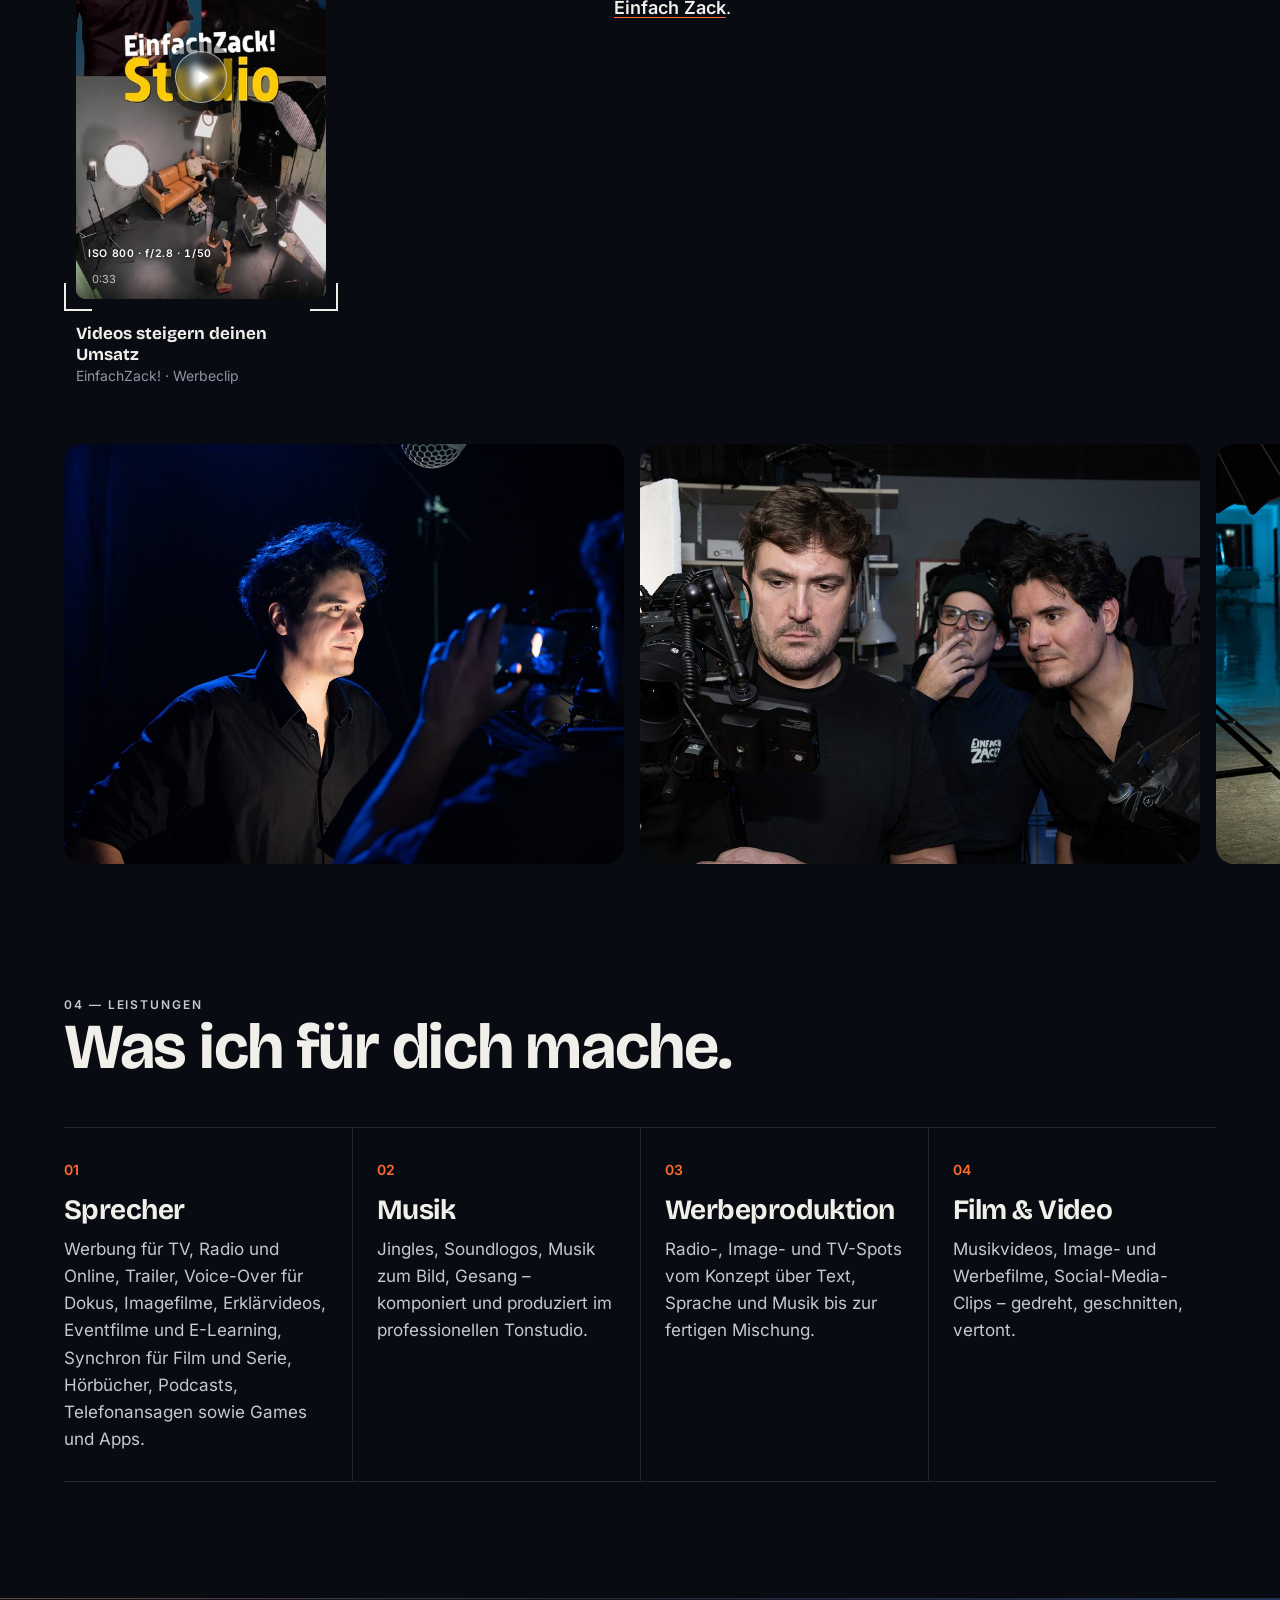
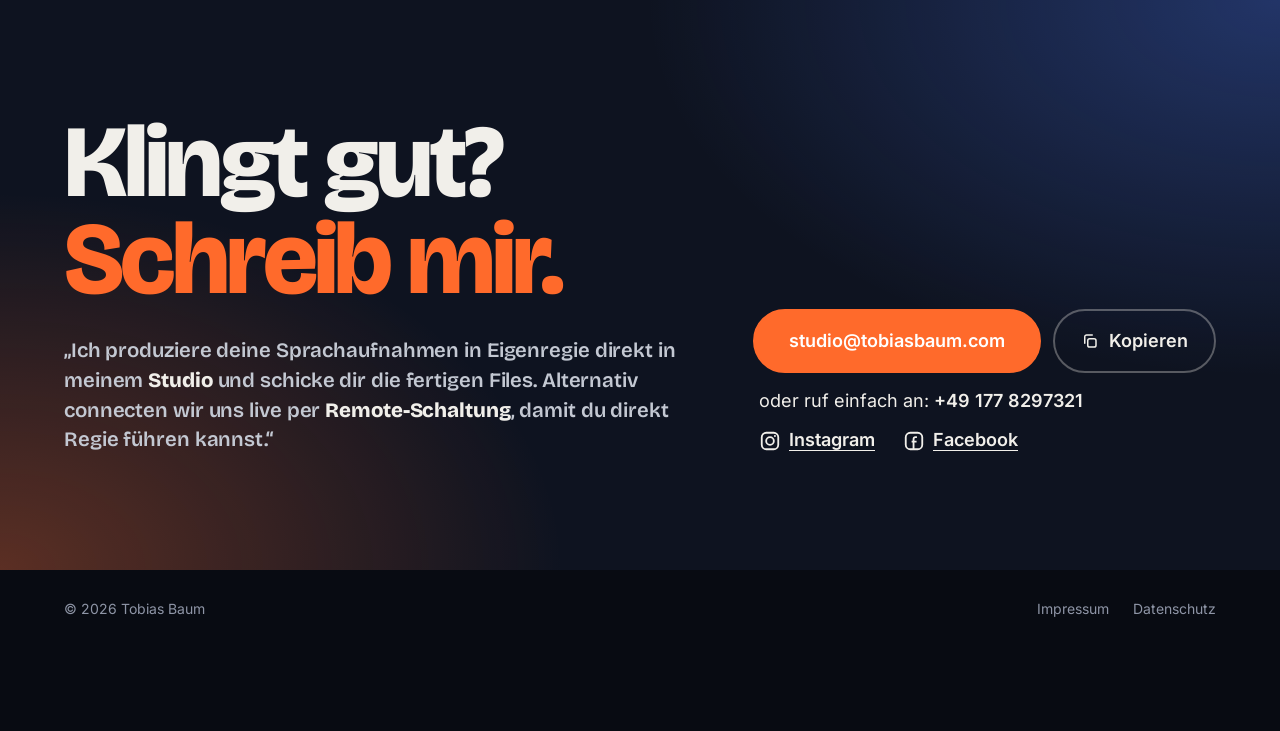
==== commit 573c9ba0: "Vorschau aktualisiert (13.11.2026 09:50)" ====
--- a/dunkel/index.html
+++ b/dunkel/index.html
@@ -52,7 +52,7 @@
 <link rel="preload" href="fonts/bricolage-grotesque-latin.woff2" as="font" type="font/woff2" crossorigin>
 <link rel="preload" href="fonts/inter-latin.woff2" as="font" type="font/woff2" crossorigin>
 <link rel="stylesheet" href="fonts/fonts.css?v=4">
-<link rel="stylesheet" href="style.css?v=116">
+<link rel="stylesheet" href="style.css?v=117">
 <script>/* Farbvorschau: ?akzent=RRGGBB testet eine andere Akzentfarbe (ohne Zusatz bleibt alles wie es ist) */(function(){var m=location.search.match(/[?&]akzent=([0-9a-fA-F]{6})/);if(!m)return;var h=m[1],r=parseInt(h.slice(0,2),16),g=parseInt(h.slice(2,4),16),b=parseInt(h.slice(4,6),16),s=document.documentElement.style;s.setProperty("--accent","#"+h);s.setProperty("--accent-ink",(0.299*r+0.587*g+0.114*b)>165?"#111111":"#FFFFFF");})();</script>
 <link rel="icon" href="bilder/logo/favicon.ico" sizes="any">
 <link rel="icon" type="image/png" sizes="32x32" href="bilder/logo/favicon-32.png">
@@ -89,7 +89,7 @@
     <div class="wrap hero__inner">
       <div class="hero__text">
         <p class="eyebrow"><span class="onair">ON AIR</span></p>
-        <h1>Video.<br>Musik.<br><em>Stimme.</em></h1>
+        <h1><span class="sr-only">Tobias Baum – Sprecher aus München: </span>Video.<br>Musik.<br><em>Stimme.</em></h1>
         <p class="lead">Willkommen, ich bin Tobias Baum, Sprecher für Werbung, Trailer, Voice-Over, Eventfilme und Synchron sowie Produzent für Musik, Bild und Ton.</p>
         <div class="hero__actions">
           <button class="btn btn--primary" data-play-first>
--- a/dunkel/style.css
+++ b/dunkel/style.css
@@ -323,6 +323,9 @@
 .legal a { text-decoration: underline; text-underline-offset: 3px; }
 .legal a:hover { color: var(--accent); }
 .legal .todo { background: #FFE08A; padding: 0 4px; border-radius: 4px; }
+
+/* Nur für Google und Vorleseprogramme sichtbar (z. B. Zusatz in der Hauptüberschrift) */
+.sr-only { position: absolute; width: 1px; height: 1px; padding: 0; margin: -1px; overflow: hidden; clip: rect(0 0 0 0); white-space: nowrap; border: 0; }
 
 /* ---------- Mini-Player ---------- */
 .mini { position: fixed; left: 50%; bottom: 20px; transform: translateX(-50%); z-index: 60; width: min(560px, calc(100% - 32px)); display: flex; align-items: center; gap: 14px; background: var(--ink); color: var(--paper); padding: 10px 14px 14px 10px; border-radius: 999px; box-shadow: 0 16px 40px rgba(0,0,0,.3); overflow: hidden; animation: up .25s ease; }
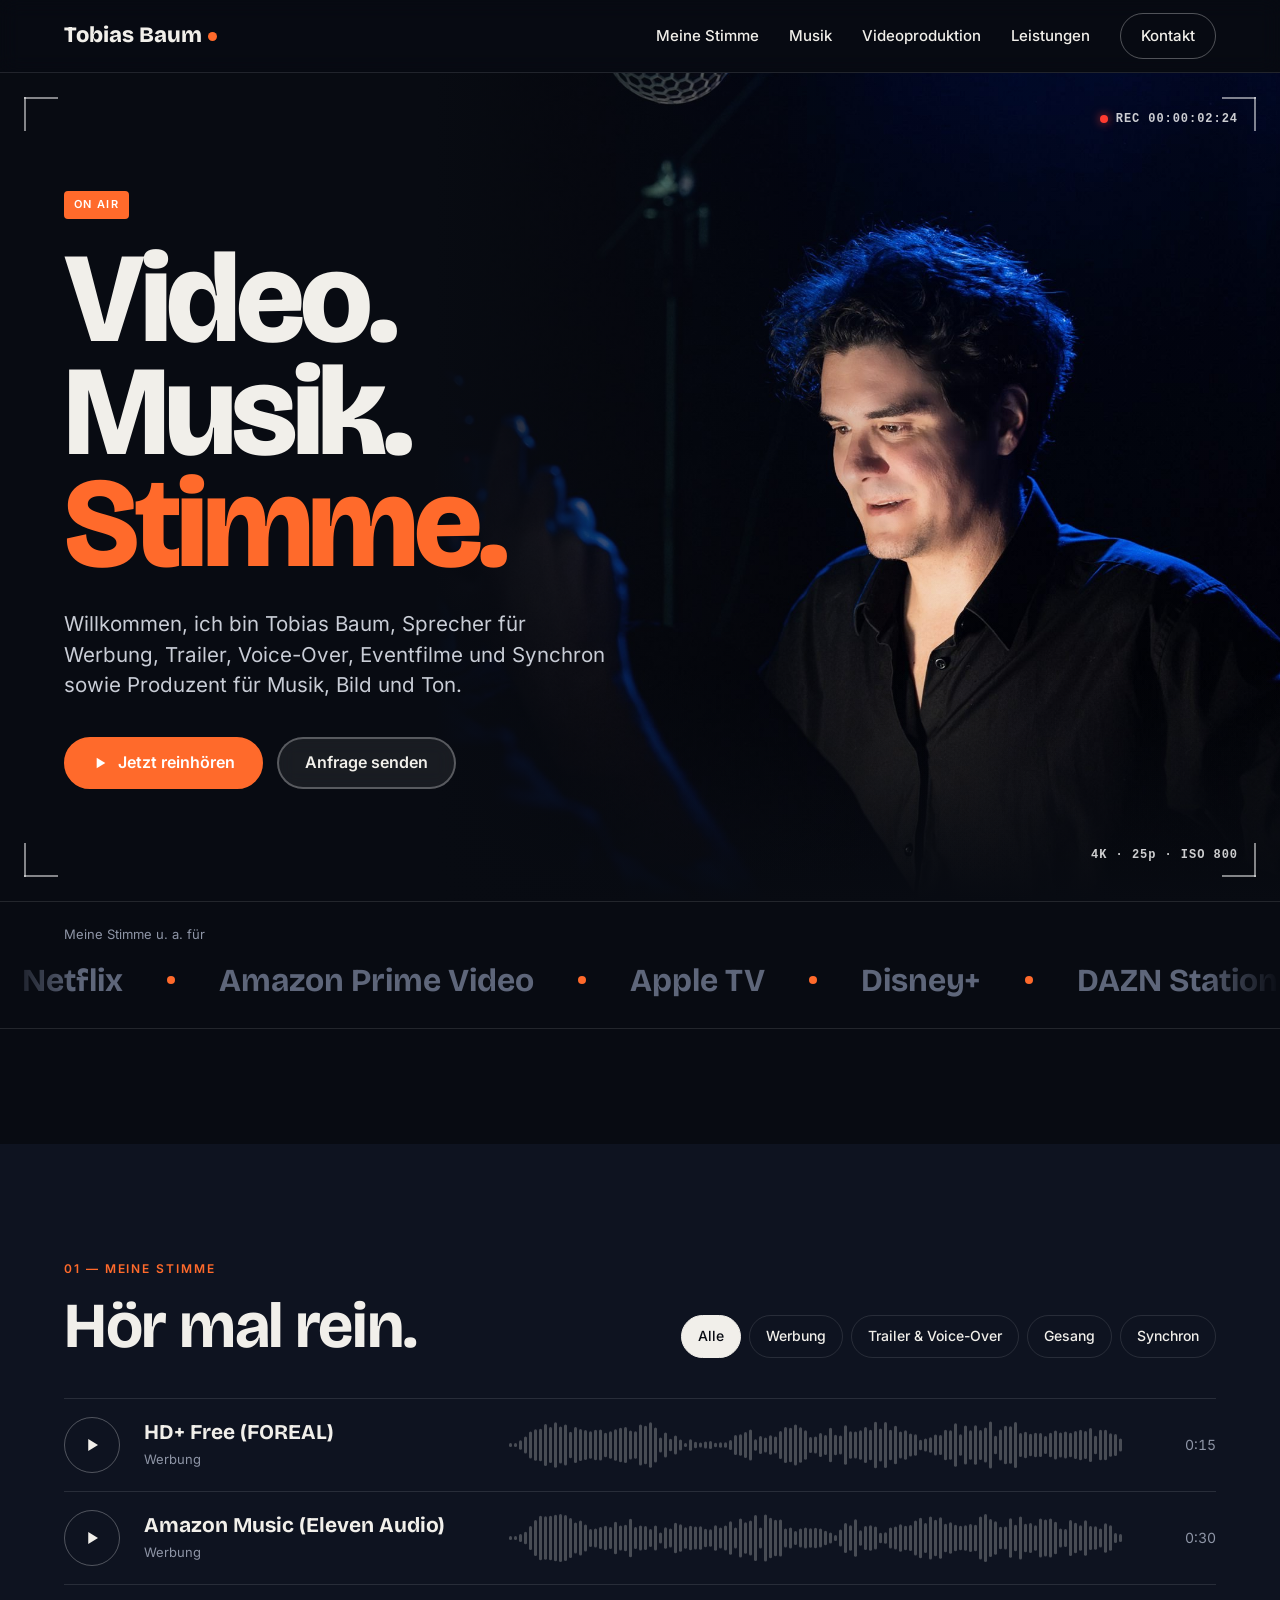
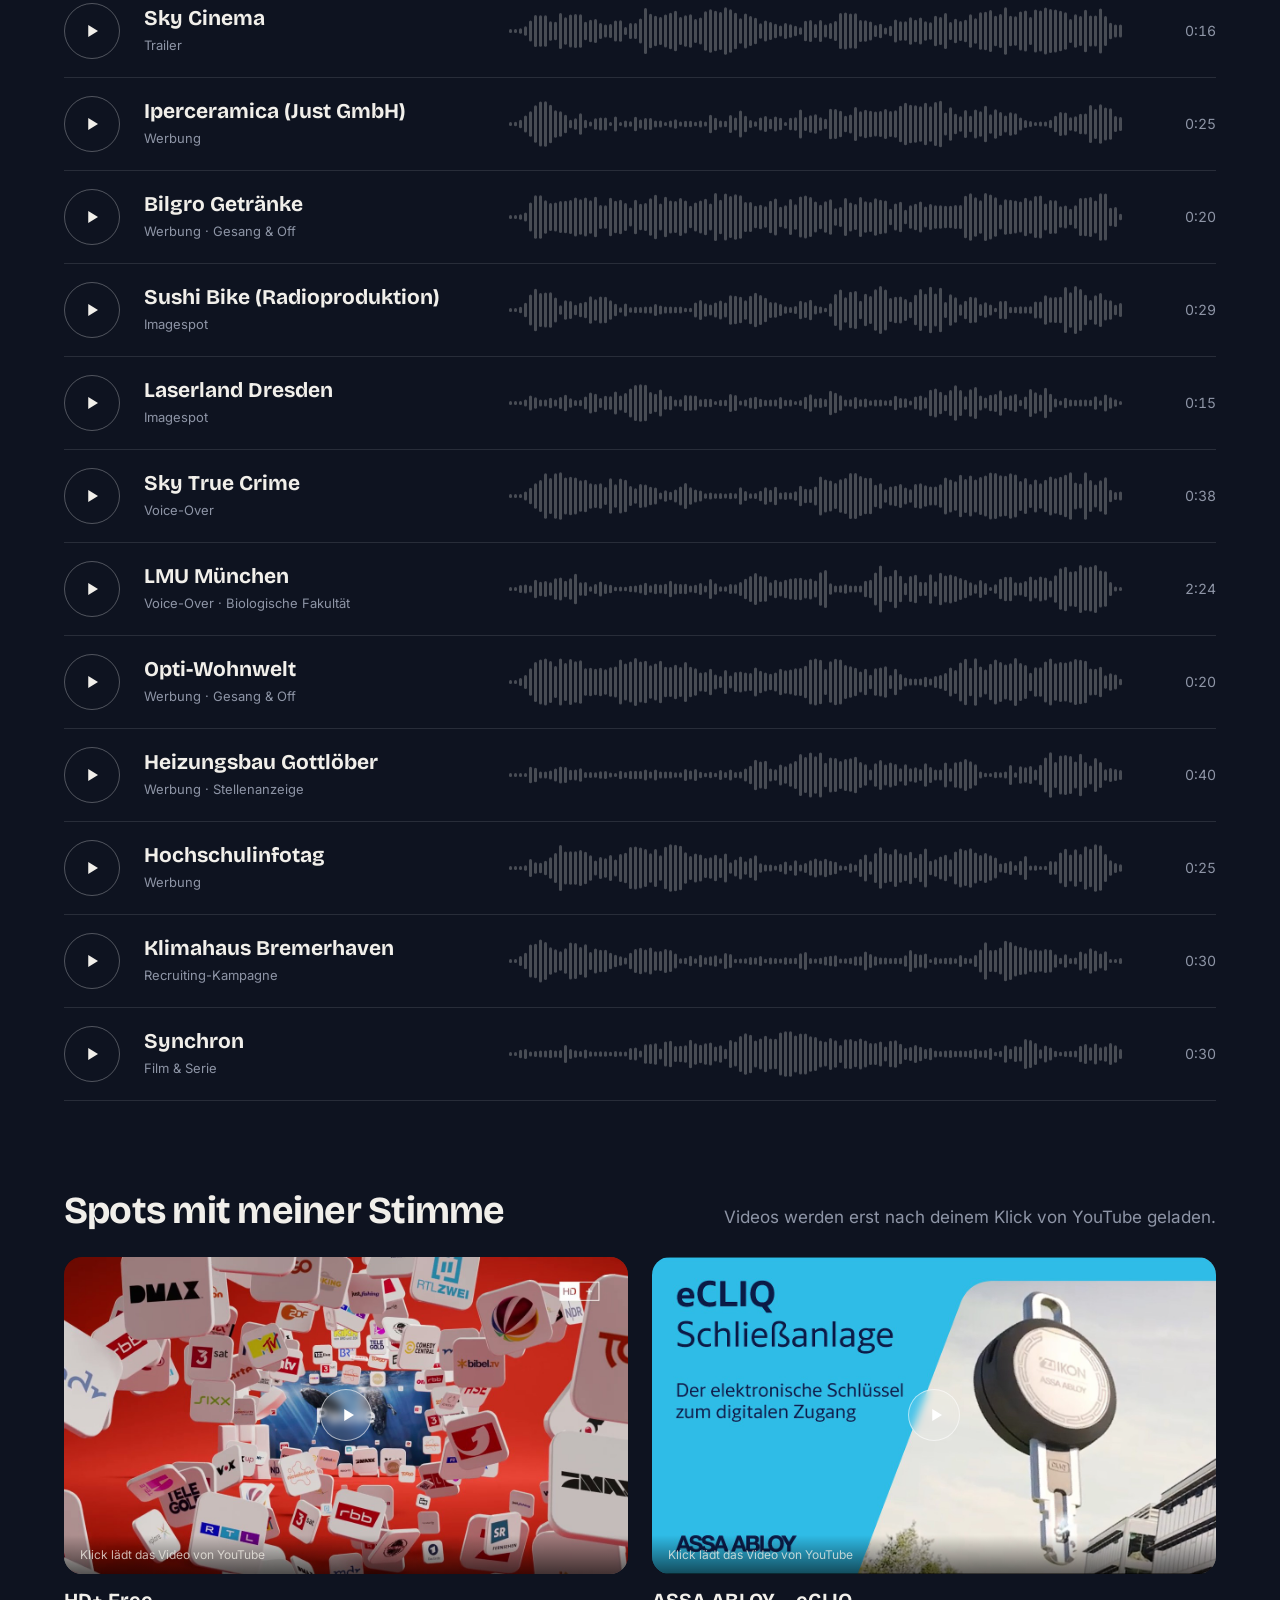
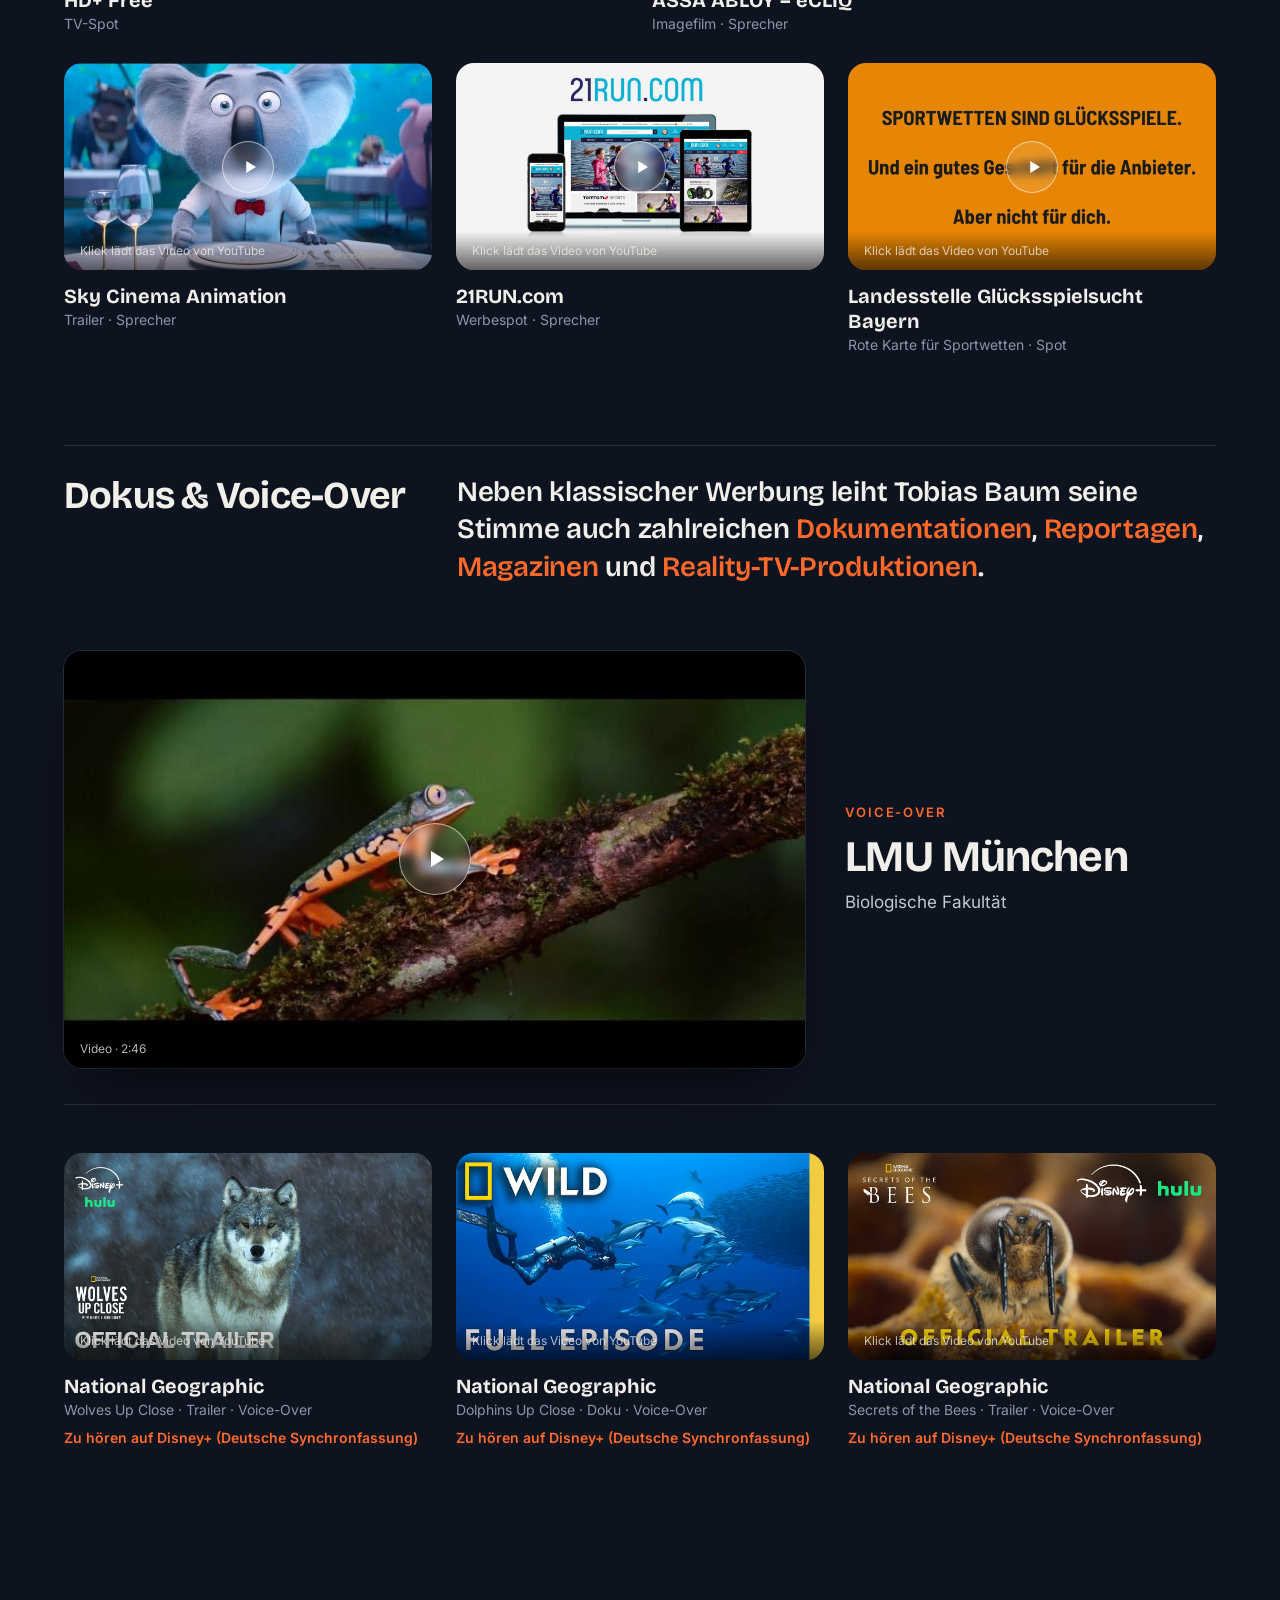
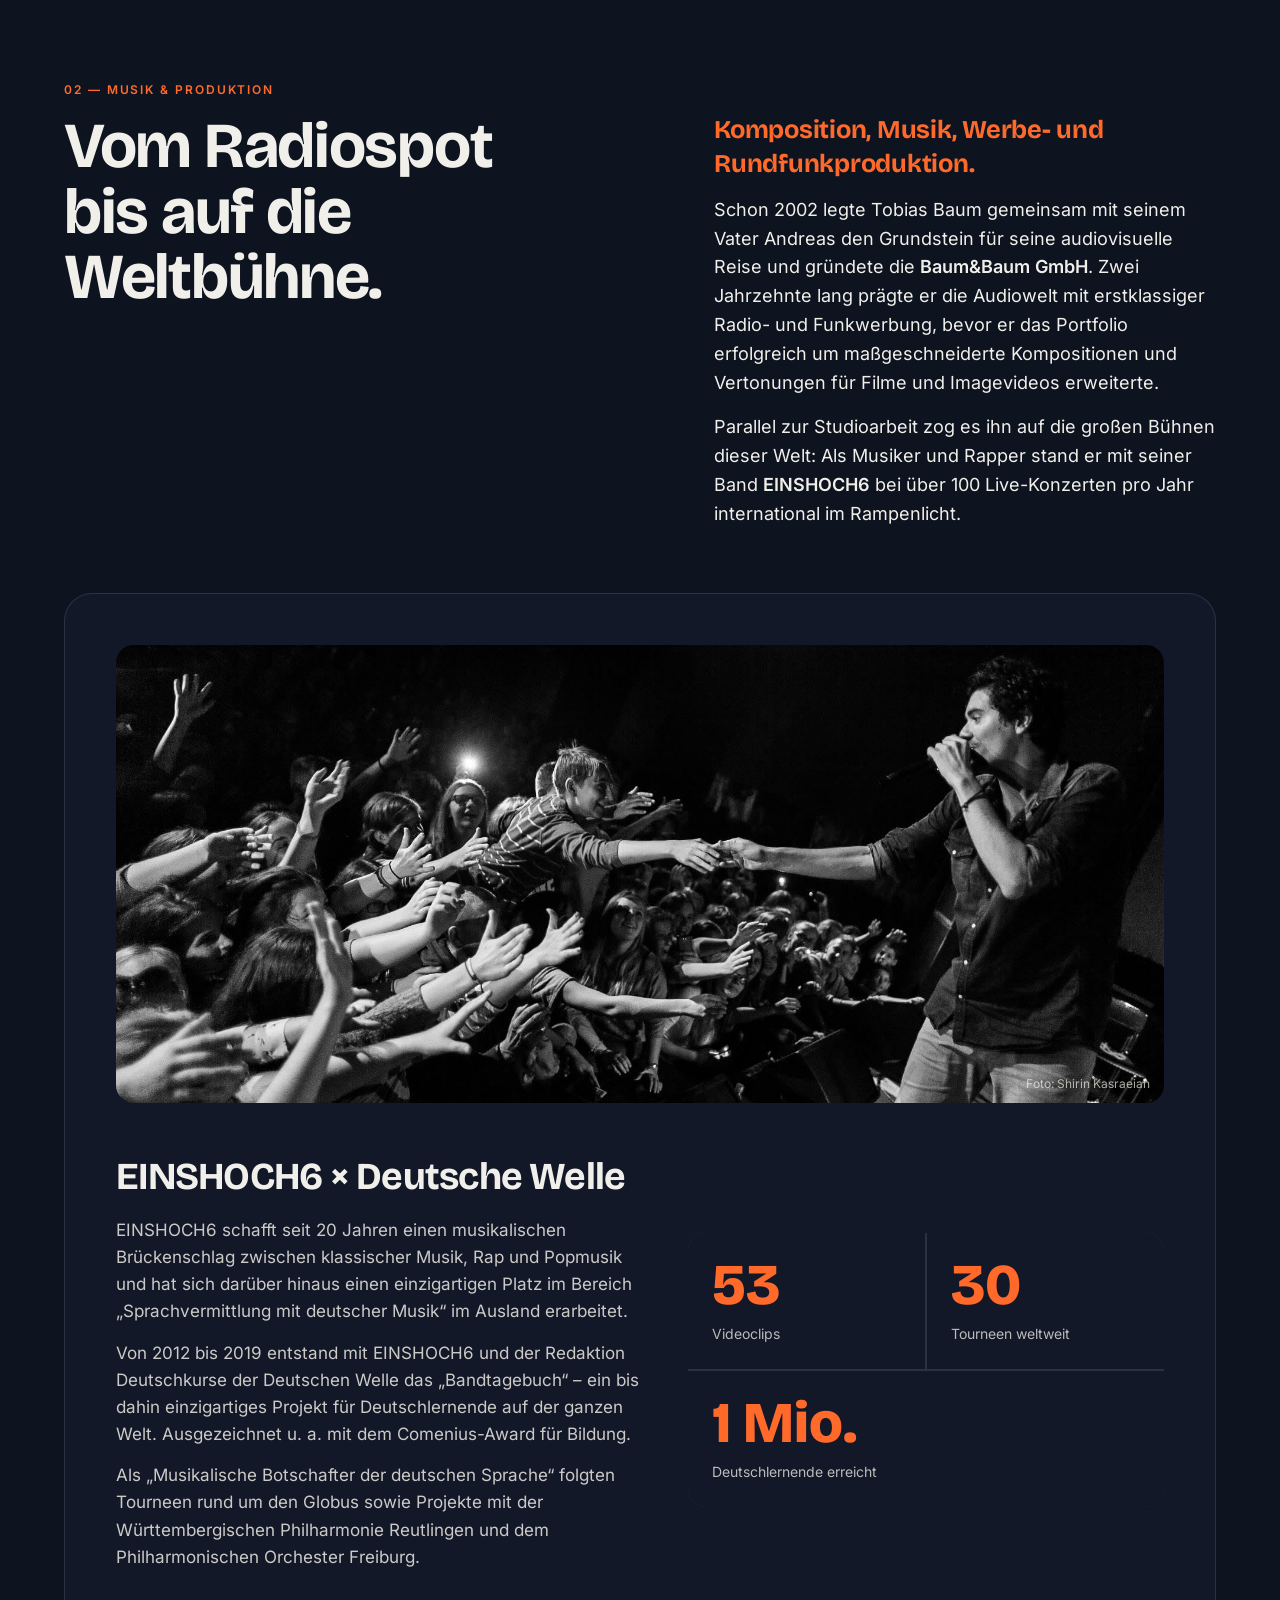
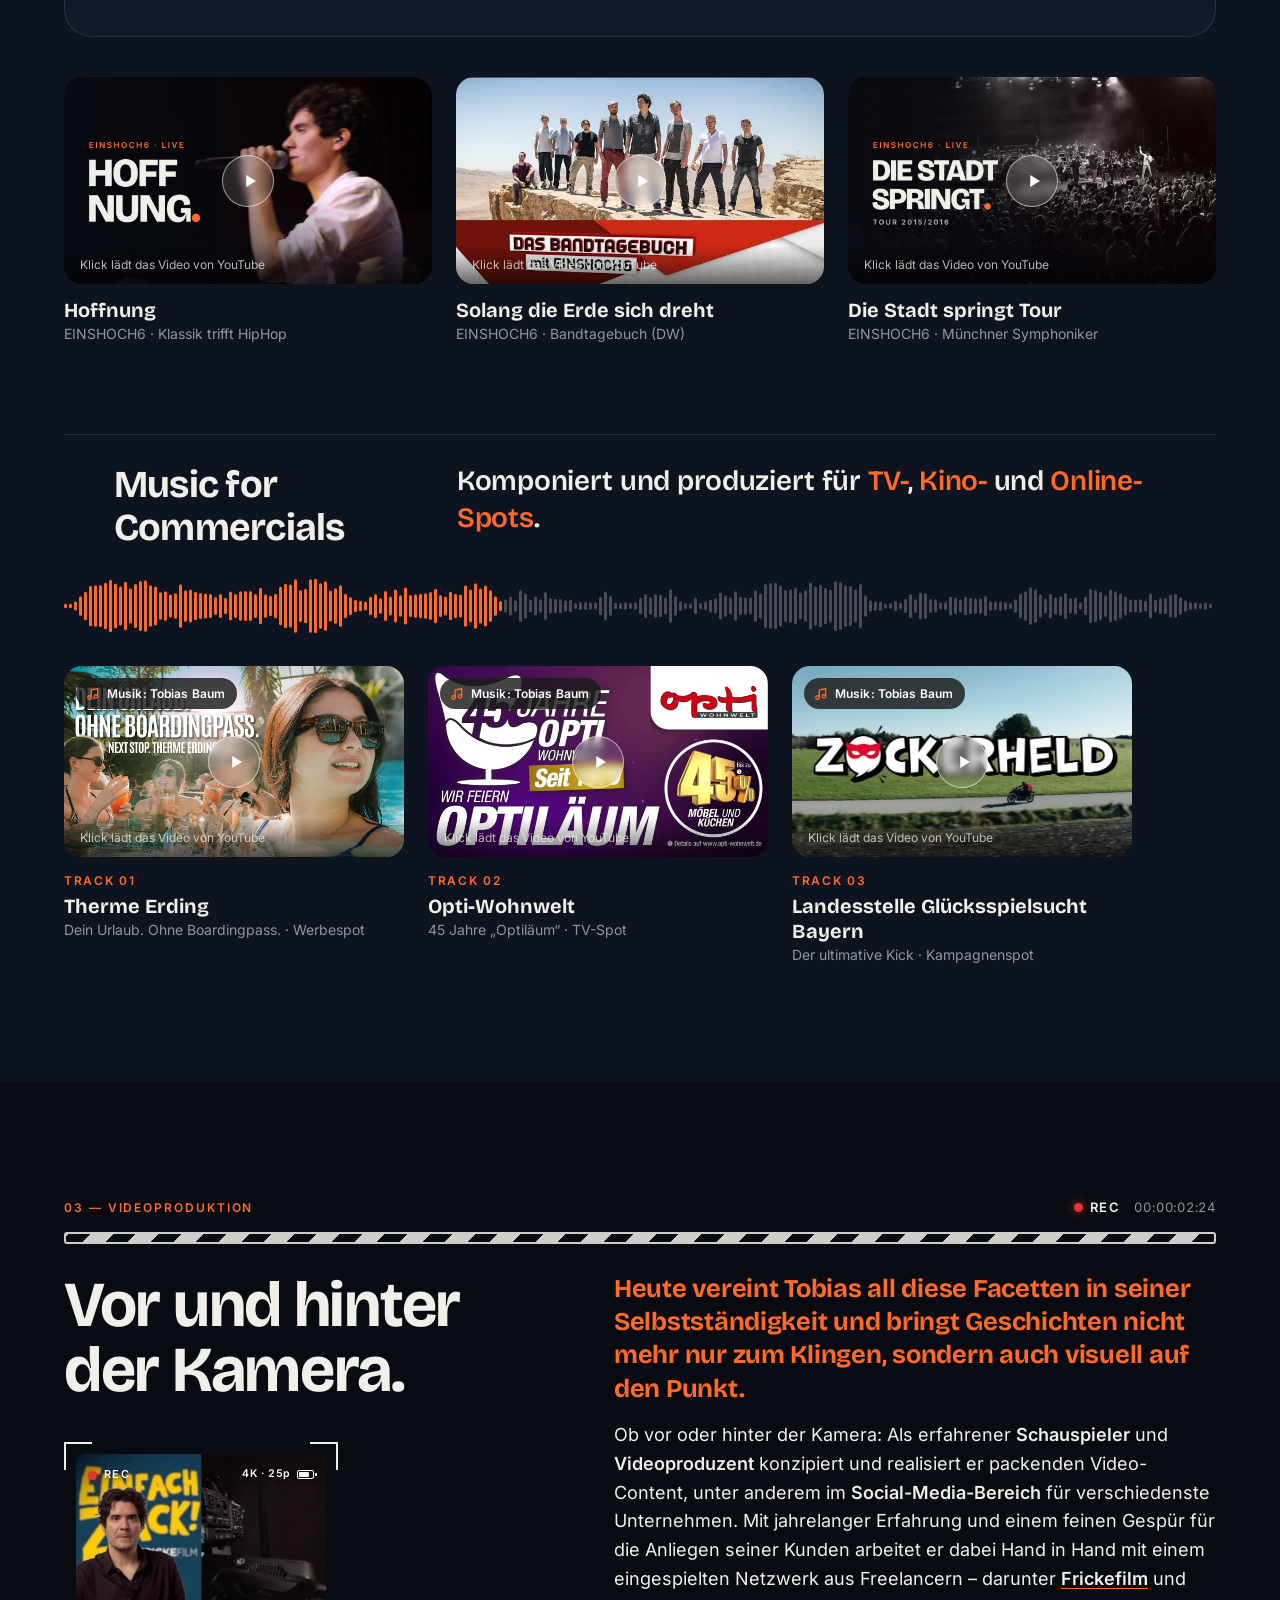
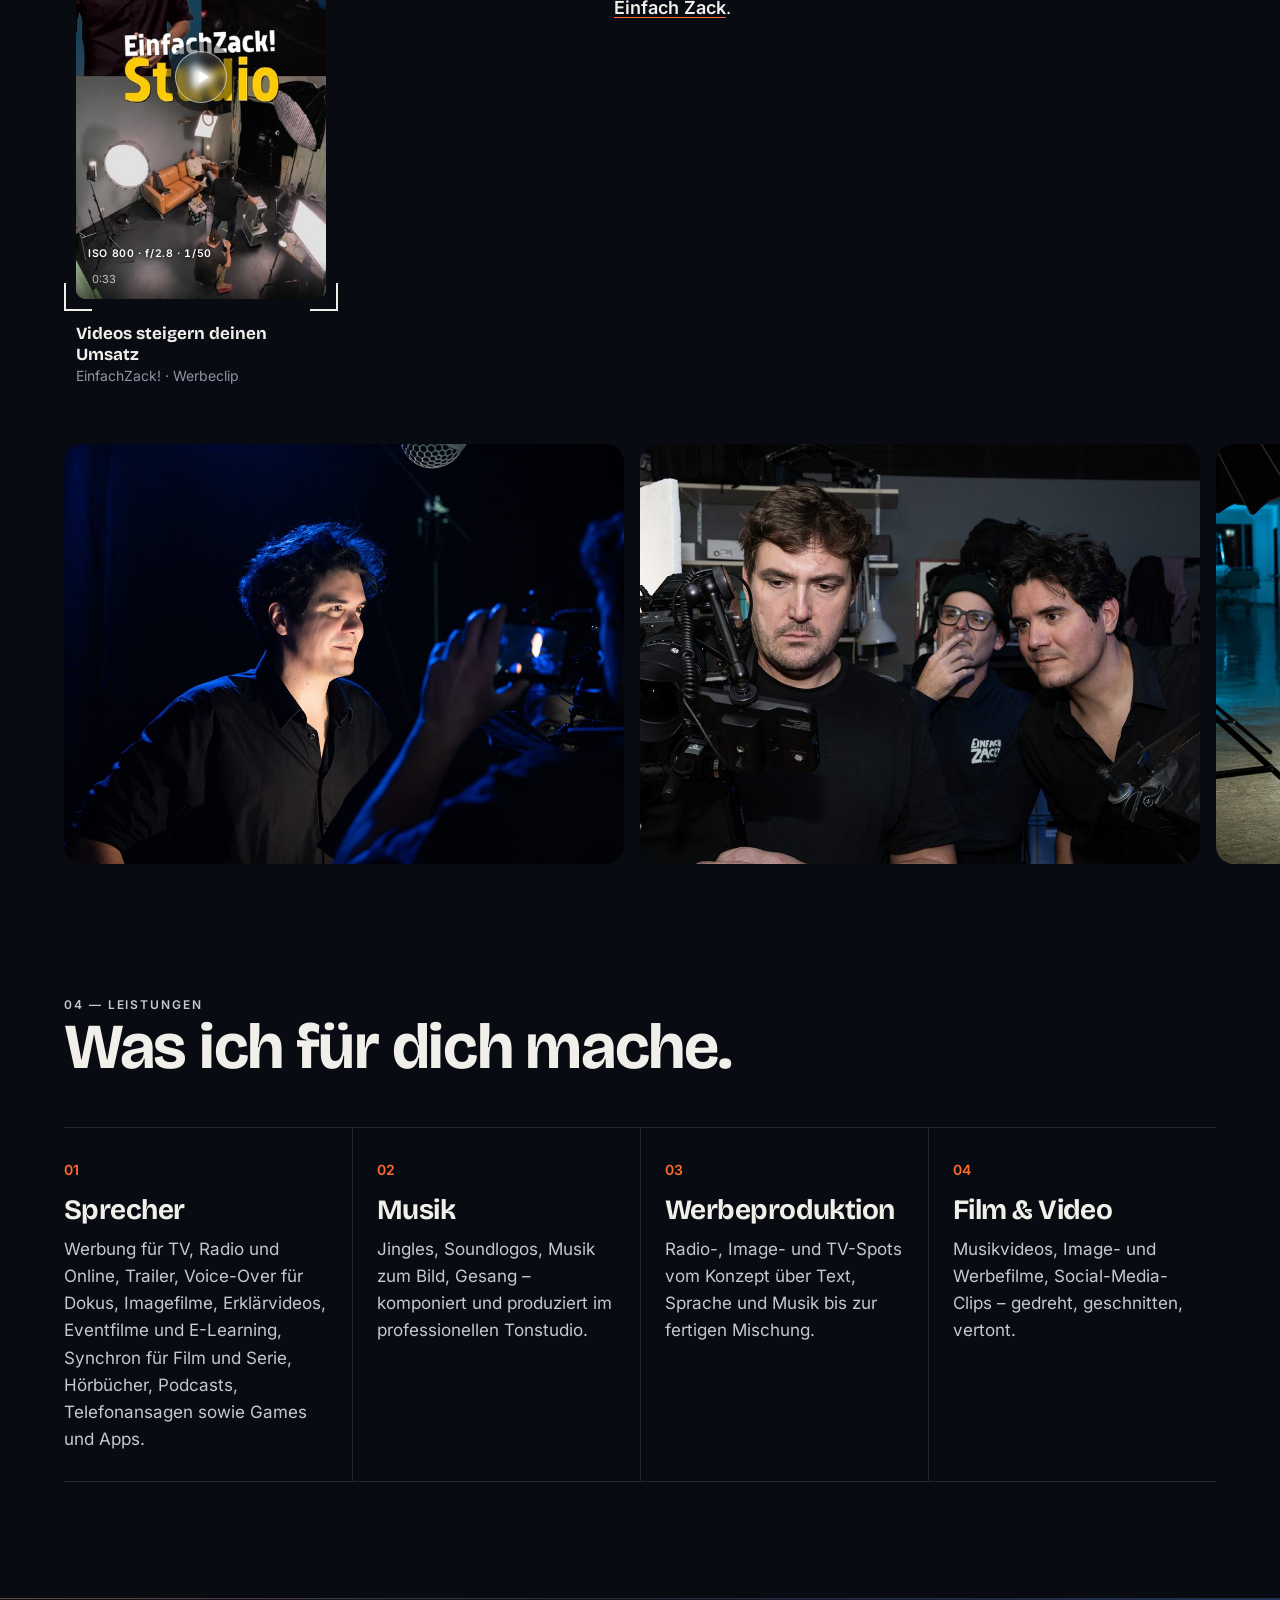
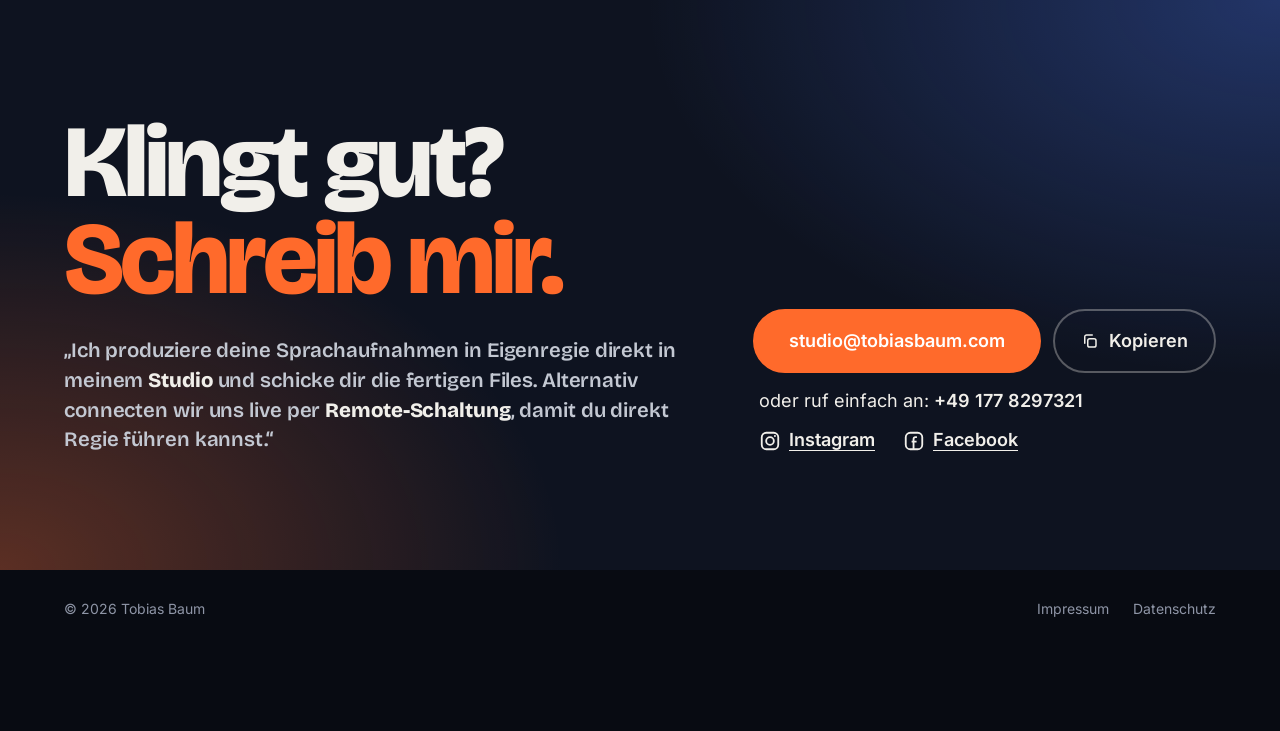
==== commit 6275af43: "Vorschau aktualisiert (13.11.2026 09:52)" ====
--- a/dunkel/index.html
+++ b/dunkel/index.html
@@ -25,27 +25,68 @@
 <script type="application/ld+json">
 {
   "@context": "https://schema.org",
-  "@type": "Person",
-  "name": "Tobias Baum",
-  "url": "https://tobiasbaum.com/",
-  "image": "https://tobiasbaum.com/bilder/teilen-vorschau.jpg",
-  "jobTitle": "Sprecher, Musik- und Videoproduzent",
-  "description": "Sprecher für Werbung, Trailer, Voice-Over und Synchron sowie Produzent für Musik, Werbung und Video.",
-  "email": "mailto:studio@tobiasbaum.com",
-  "telephone": "+491778297321",
-  "address": {
-    "@type": "PostalAddress",
-    "streetAddress": "Ringstraße 33",
-    "postalCode": "82386",
-    "addressLocality": "Huglfing",
-    "addressRegion": "Bayern",
-    "addressCountry": "DE"
-  },
-  "areaServed": ["München", "Bayern", "Deutschland"],
-  "knowsAbout": ["Sprecher", "Voice-Over", "Werbesprecher", "Trailer", "Synchron", "Erklärvideos", "Imagefilme", "Dokumentationen", "Eventfilme", "E-Learning", "Hörbücher", "Podcasts", "Telefonansagen", "Games", "Apps", "Musikproduktion", "Werbeproduktion", "Videoproduktion"],
-  "sameAs": [
-    "https://www.instagram.com/tobiasbaum82/",
-    "https://www.facebook.com/tobias.baum"
+  "@graph": [
+    {
+      "@type": "Person",
+      "@id": "https://tobiasbaum.com/#person",
+      "name": "Tobias Baum",
+      "url": "https://tobiasbaum.com/",
+      "image": "https://tobiasbaum.com/bilder/teilen-vorschau.jpg",
+      "jobTitle": "Sprecher, Musik- und Videoproduzent",
+      "description": "Sprecher für Werbung, Trailer, Voice-Over und Synchron sowie Produzent für Musik, Werbung und Video.",
+      "email": "mailto:studio@tobiasbaum.com",
+      "telephone": "+491778297321",
+      "address": { "@id": "https://tobiasbaum.com/#adresse" },
+      "worksFor": { "@id": "https://tobiasbaum.com/#studio" },
+      "knowsAbout": ["Sprecher", "Voice-Over", "Werbesprecher", "Trailer", "Synchron", "Erklärvideos", "Imagefilme", "Dokumentationen", "Eventfilme", "E-Learning", "Hörbücher", "Podcasts", "Telefonansagen", "Games", "Apps", "Musikproduktion", "Werbeproduktion", "Videoproduktion"],
+      "sameAs": [
+        "https://www.instagram.com/tobiasbaum82/",
+        "https://www.facebook.com/tobias.baum"
+      ]
+    },
+    {
+      "@type": "ProfessionalService",
+      "@id": "https://tobiasbaum.com/#studio",
+      "name": "Tobias Baum",
+      "description": "Tonstudio und Sprecher aus dem Raum München: Sprachaufnahmen für Werbung, Trailer, Voice-Over, Synchron, E-Learning und Telefonansagen, dazu Musik-, Werbe- und Videoproduktion aus einer Hand. Aufnahme im eigenen Studio oder per Remote-Regie.",
+      "url": "https://tobiasbaum.com/",
+      "logo": "https://tobiasbaum.com/bilder/logo/apple-touch-icon.png",
+      "image": "https://tobiasbaum.com/bilder/dreh/start-set-retusche.jpg",
+      "telephone": "+491778297321",
+      "email": "mailto:studio@tobiasbaum.com",
+      "address": {
+        "@type": "PostalAddress",
+        "@id": "https://tobiasbaum.com/#adresse",
+        "streetAddress": "Ringstraße 33",
+        "postalCode": "82386",
+        "addressLocality": "Huglfing",
+        "addressRegion": "Bayern",
+        "addressCountry": "DE"
+      },
+      "areaServed": [
+        { "@type": "City", "name": "München" },
+        { "@type": "AdministrativeArea", "name": "Landkreis Weilheim-Schongau" },
+        { "@type": "State", "name": "Bayern" },
+        { "@type": "Country", "name": "Deutschland" }
+      ],
+      "founder": { "@id": "https://tobiasbaum.com/#person" },
+      "knowsLanguage": "de",
+      "hasOfferCatalog": {
+        "@type": "OfferCatalog",
+        "name": "Leistungen",
+        "itemListElement": [
+          { "@type": "Offer", "itemOffered": { "@type": "Service", "name": "Sprecher für Werbung, Trailer, Voice-Over und Synchron" } },
+          { "@type": "Offer", "itemOffered": { "@type": "Service", "name": "Sprachaufnahmen im Tonstudio und per Remote-Regie" } },
+          { "@type": "Offer", "itemOffered": { "@type": "Service", "name": "Musikproduktion, Jingles und Soundlogos" } },
+          { "@type": "Offer", "itemOffered": { "@type": "Service", "name": "Werbeproduktion für Radio, TV und Online" } },
+          { "@type": "Offer", "itemOffered": { "@type": "Service", "name": "Videoproduktion: Imagefilme, Werbespots, Eventfilme, Social-Media-Clips" } }
+        ]
+      },
+      "sameAs": [
+        "https://www.instagram.com/tobiasbaum82/",
+        "https://www.facebook.com/tobias.baum"
+      ]
+    }
   ]
 }
 </script>
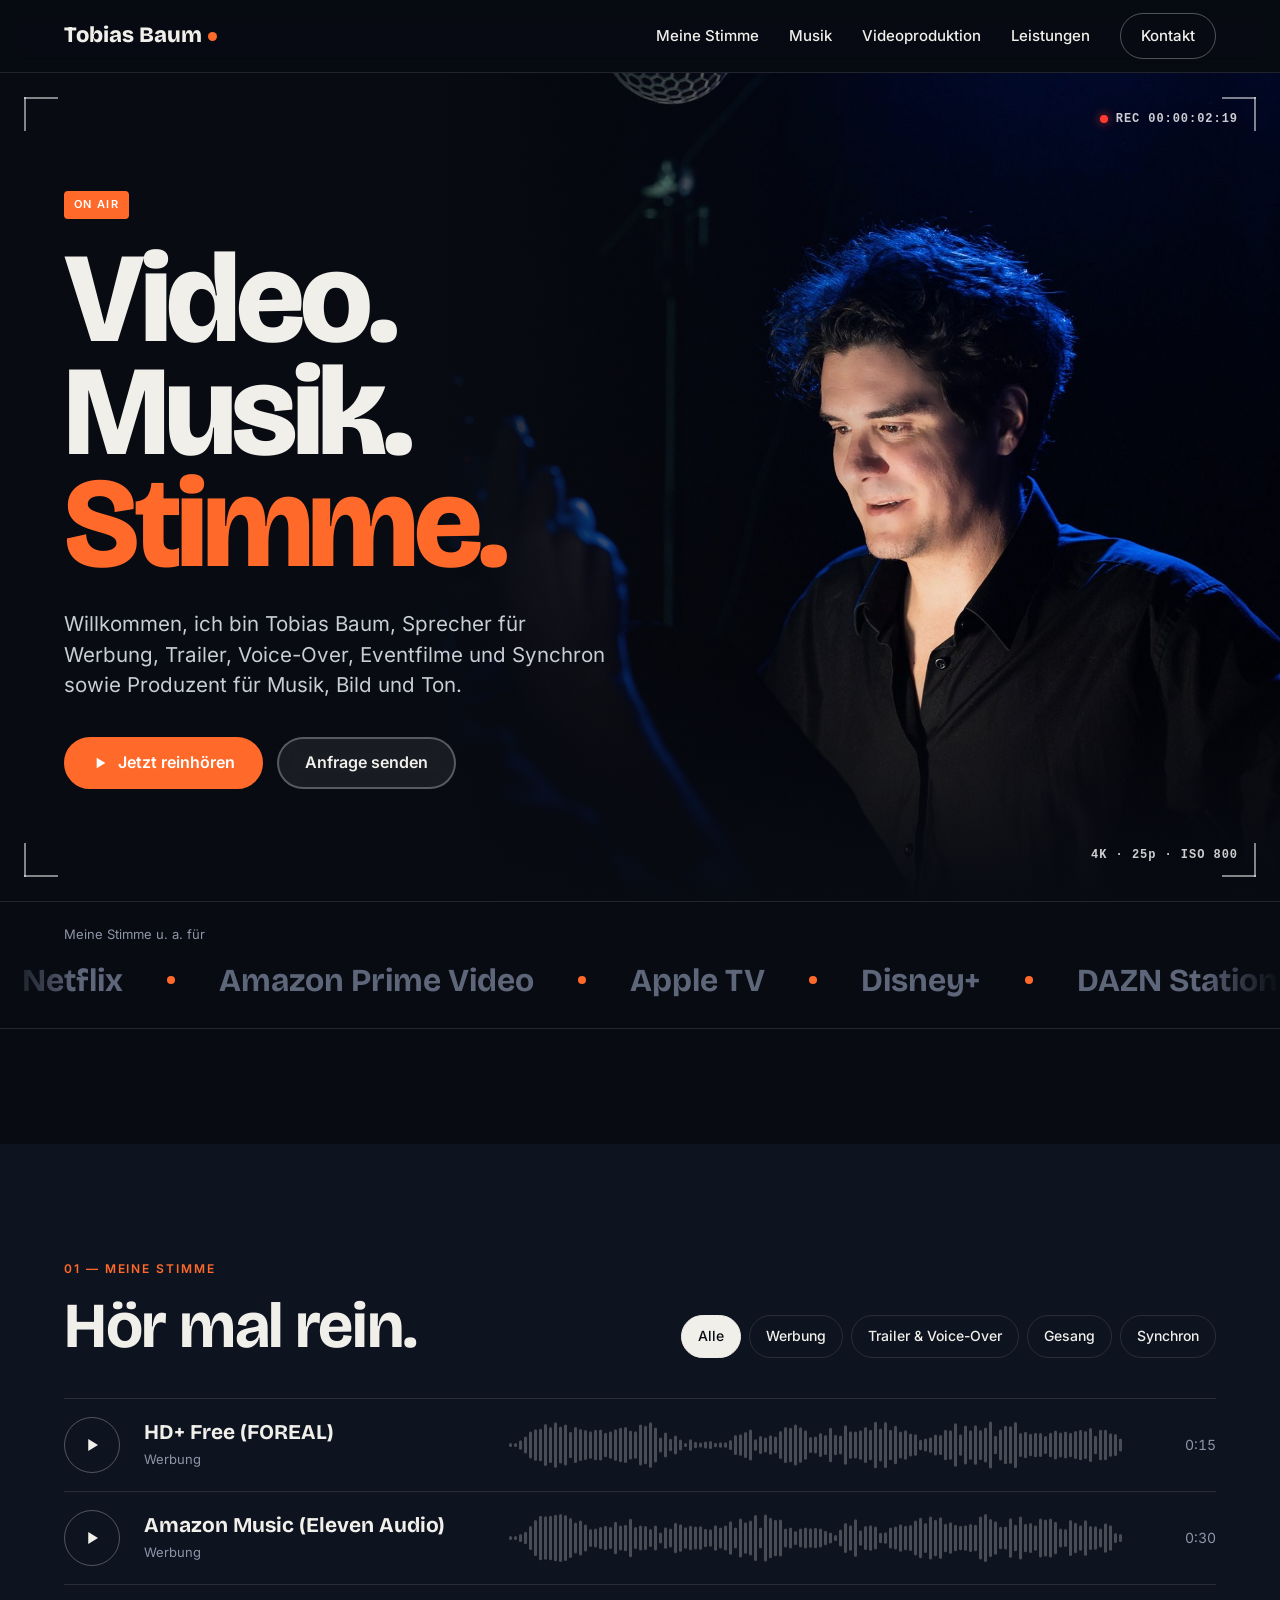
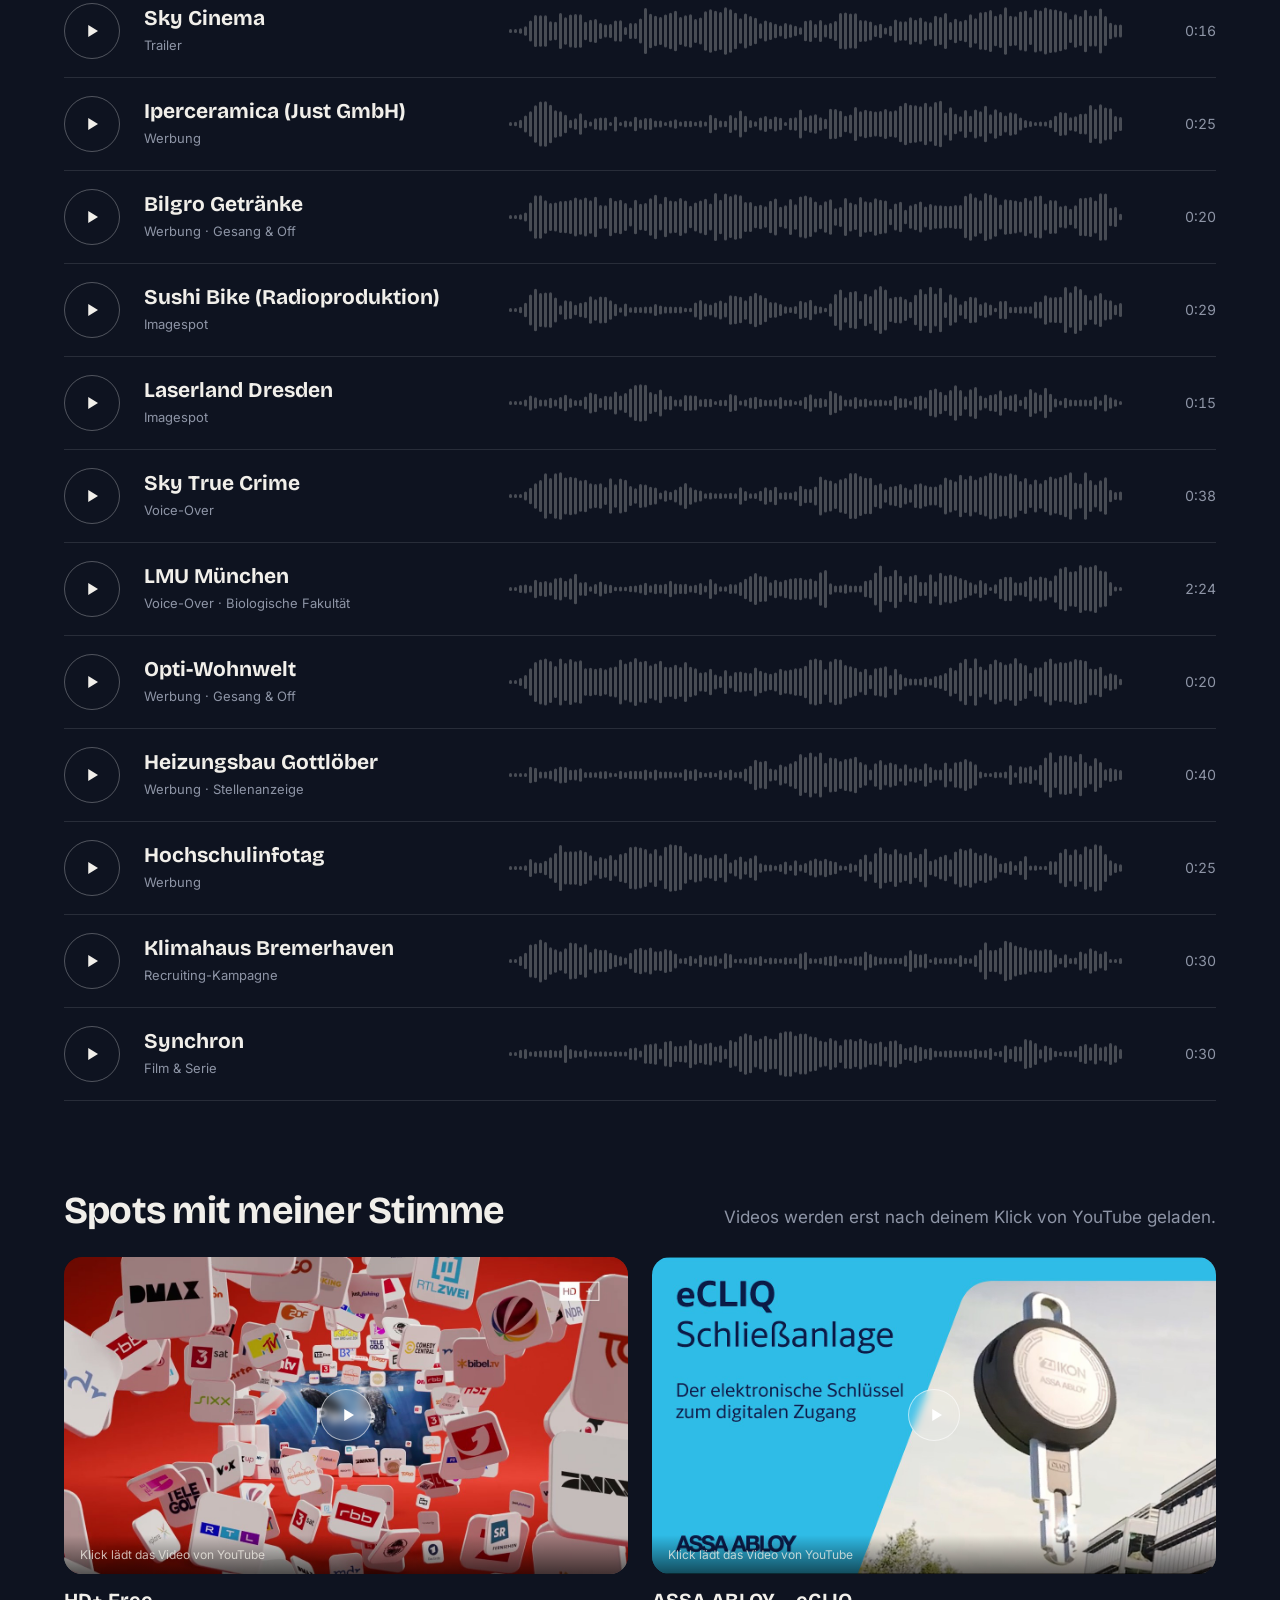
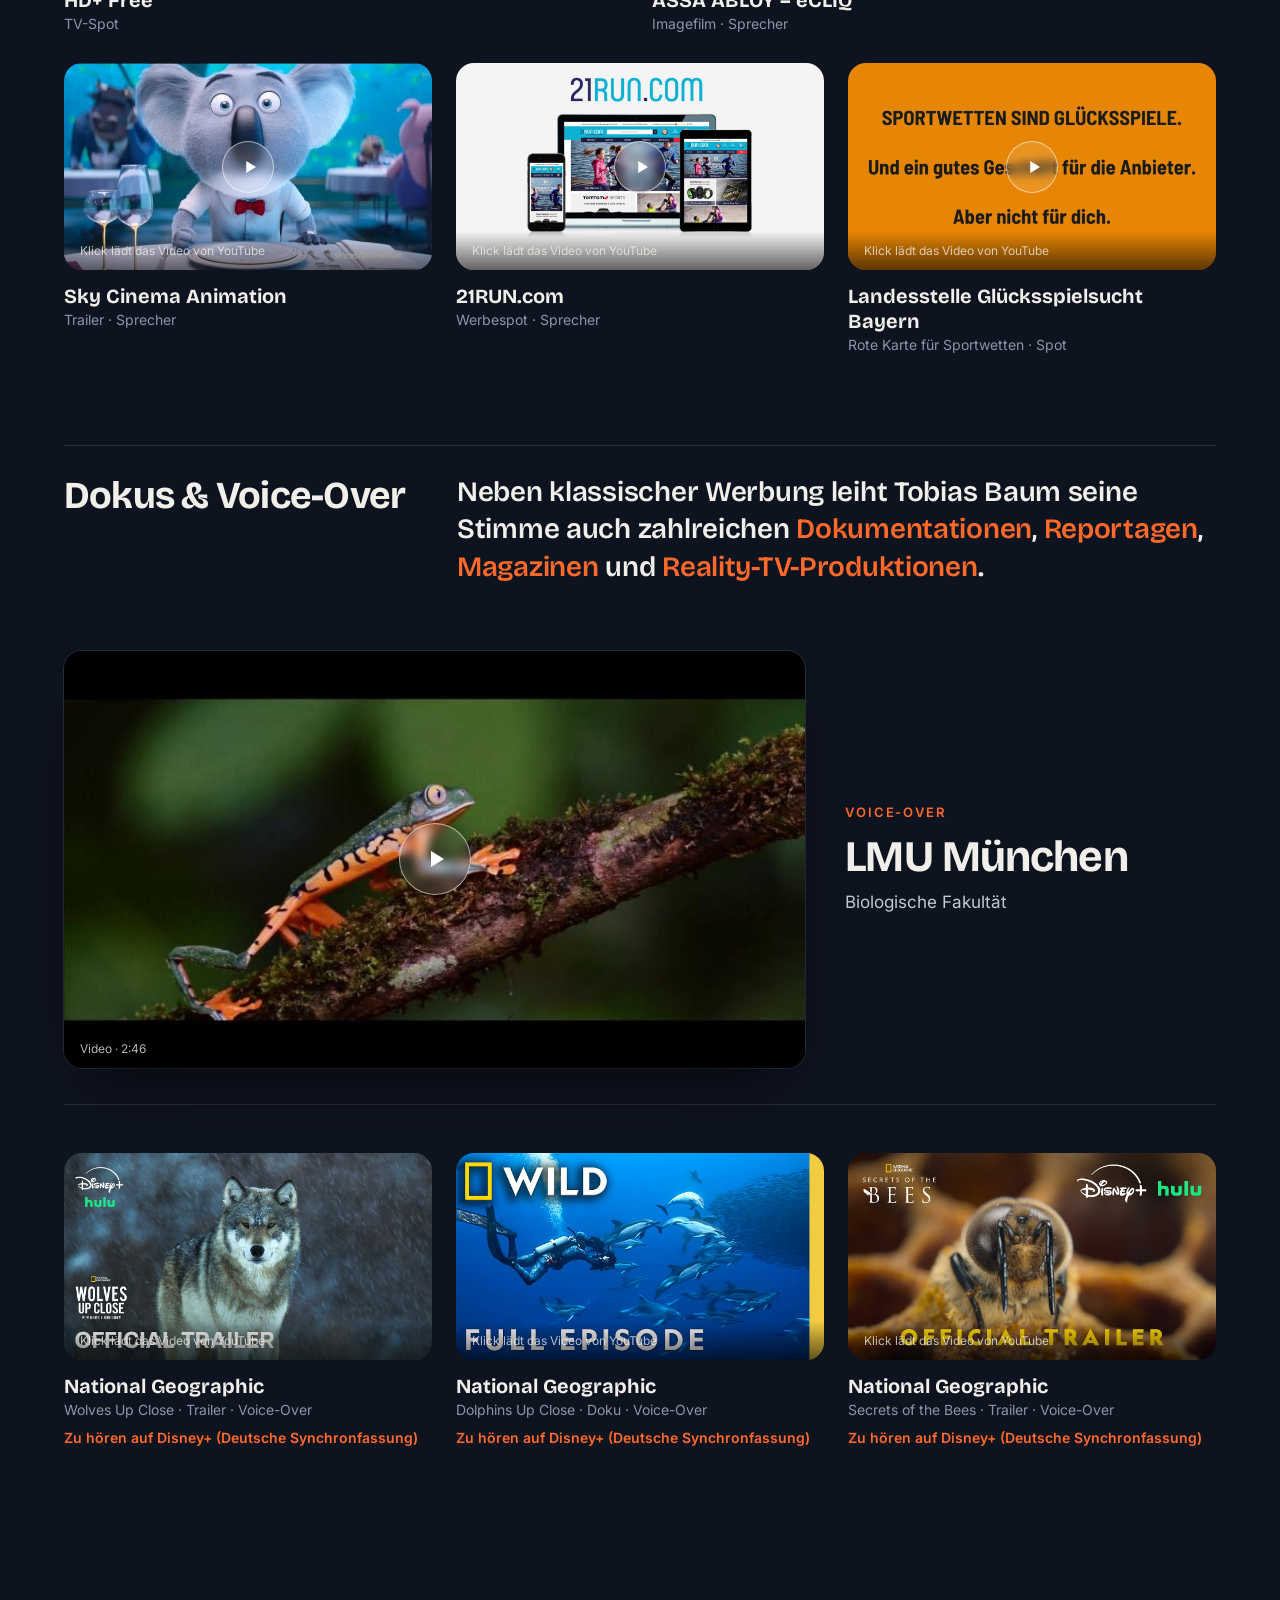
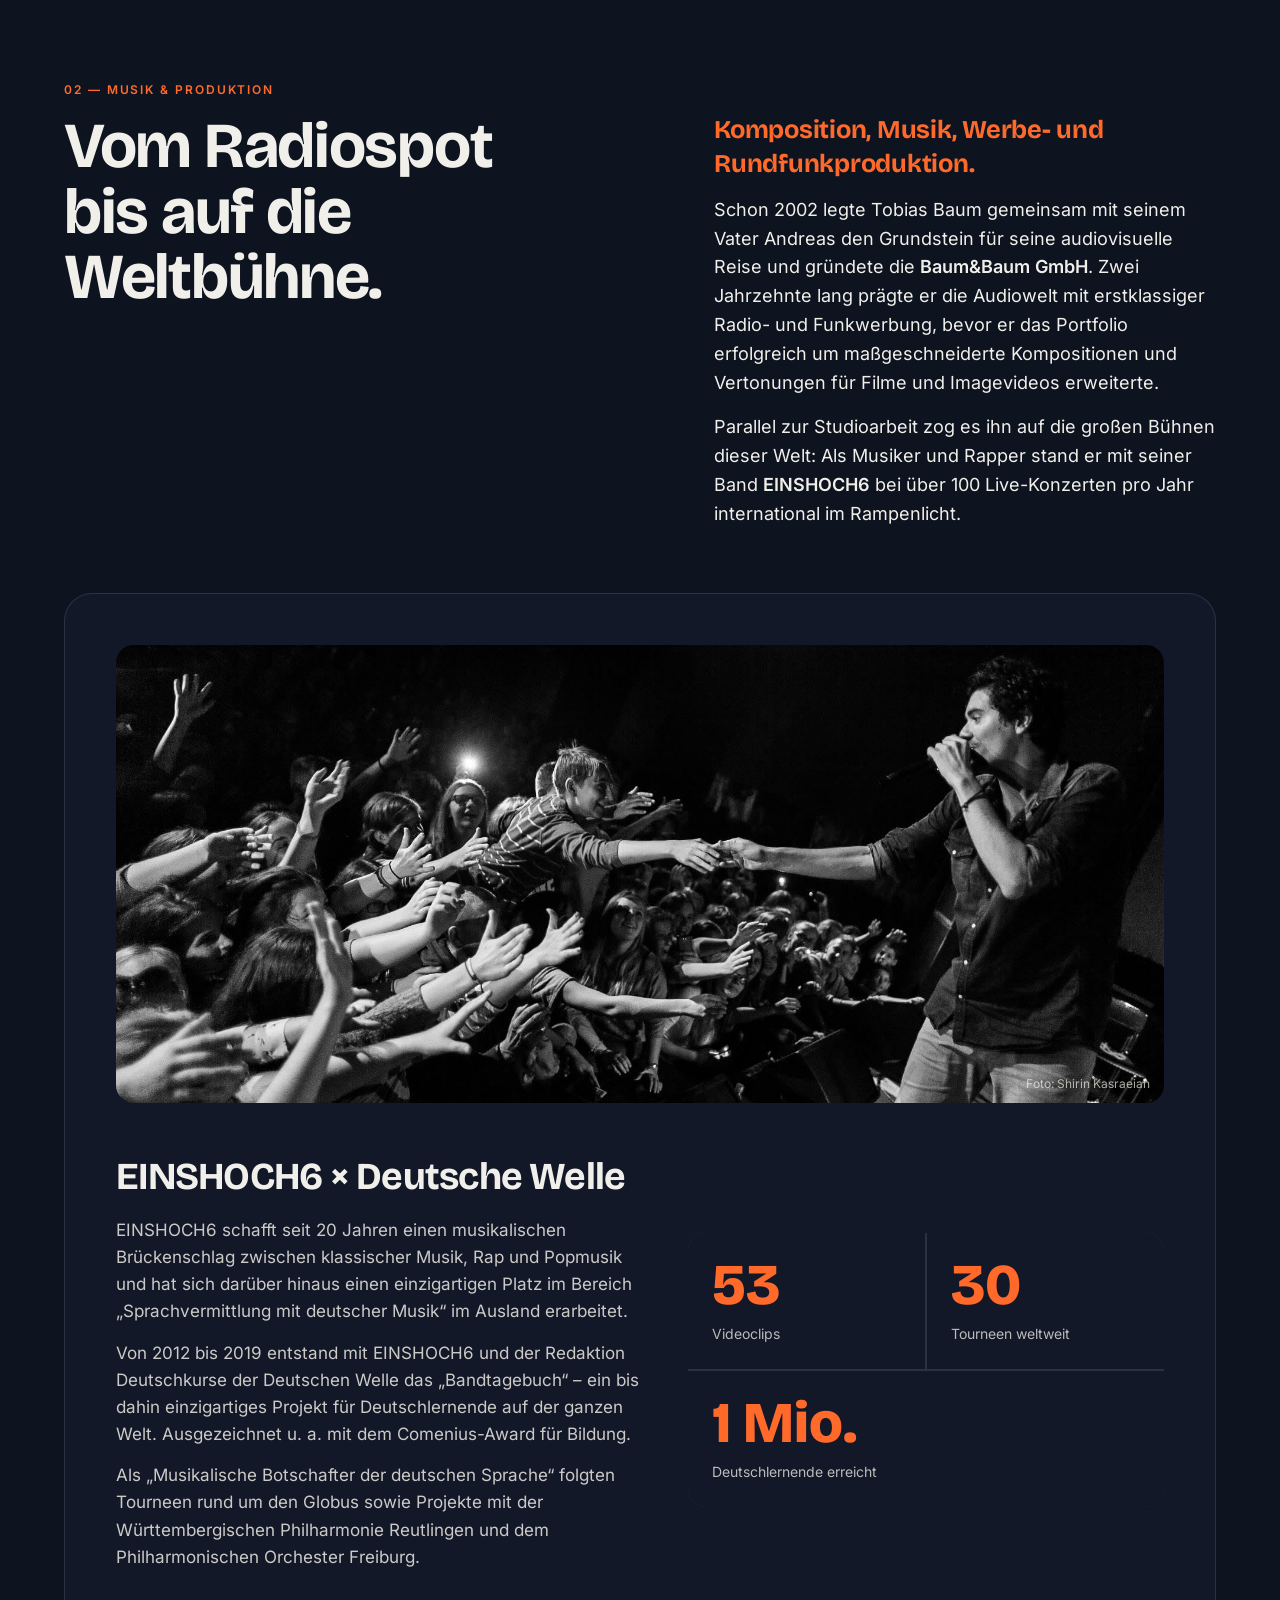
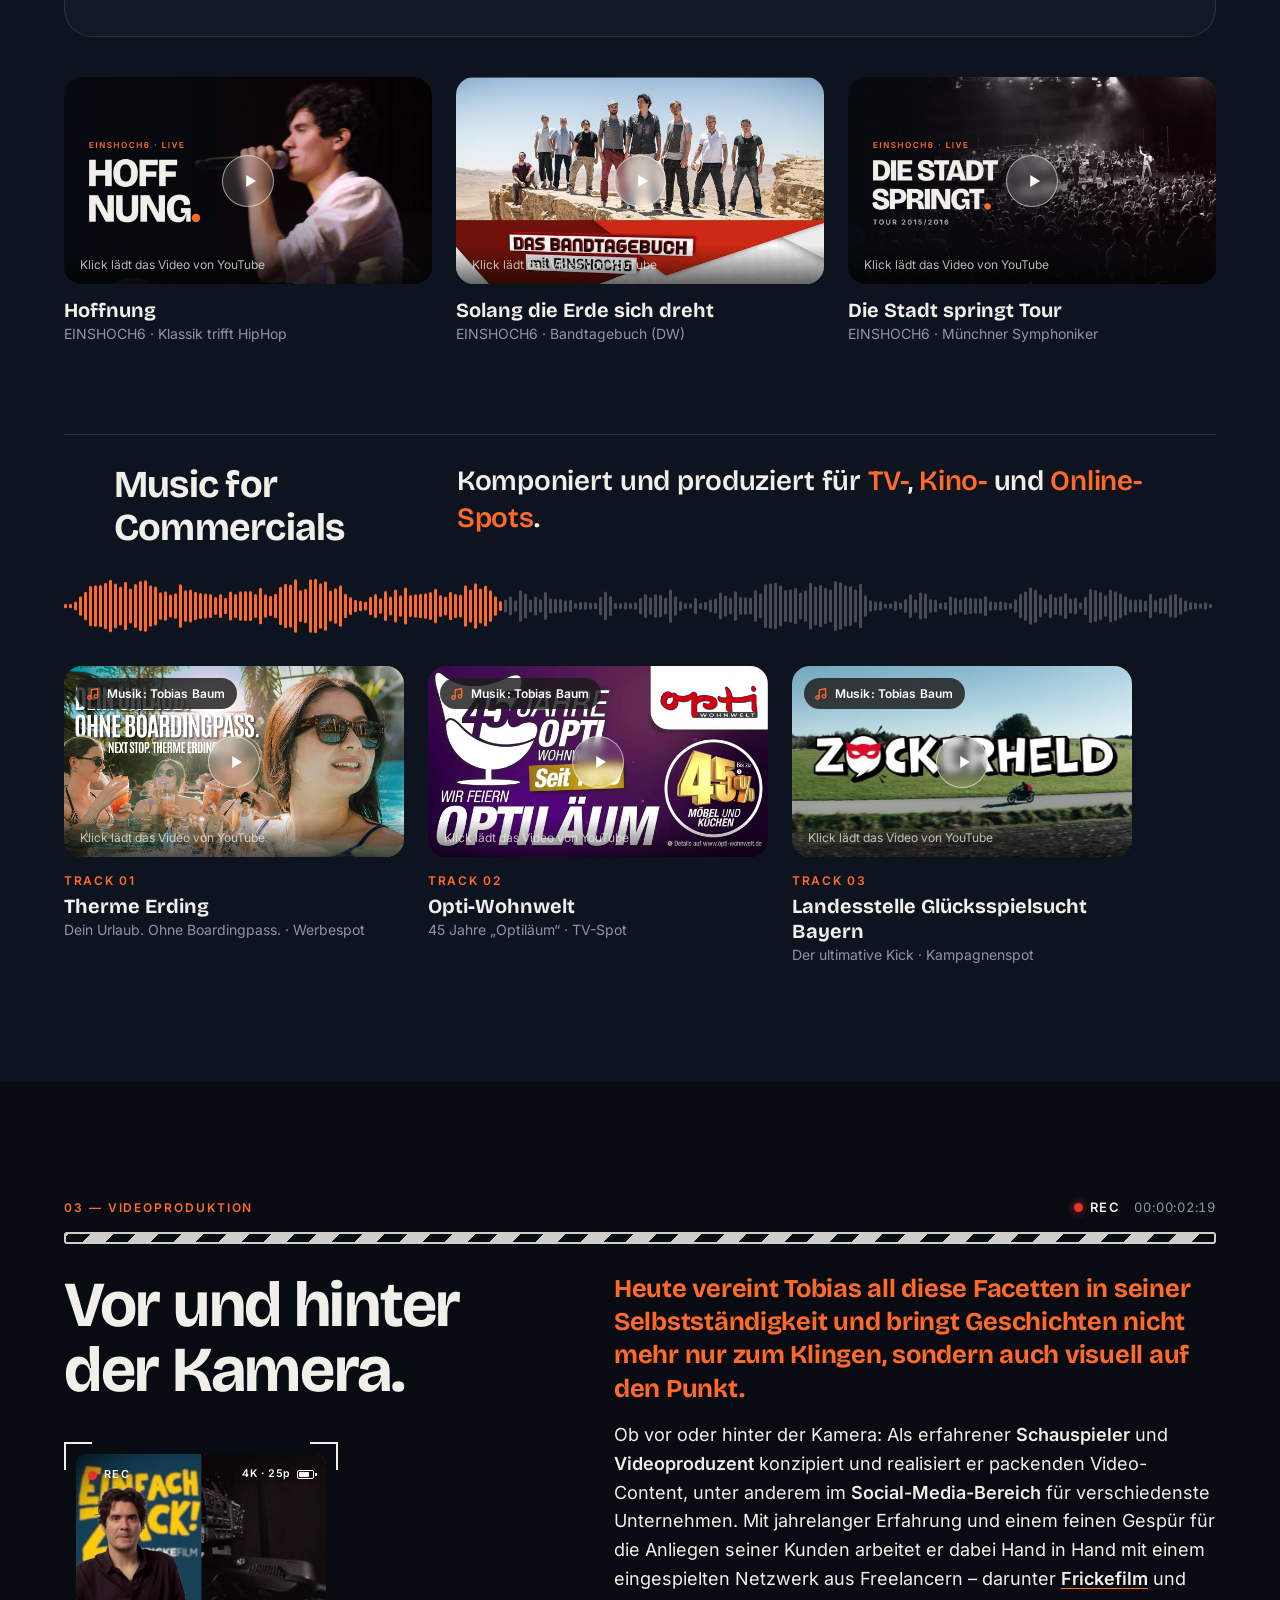
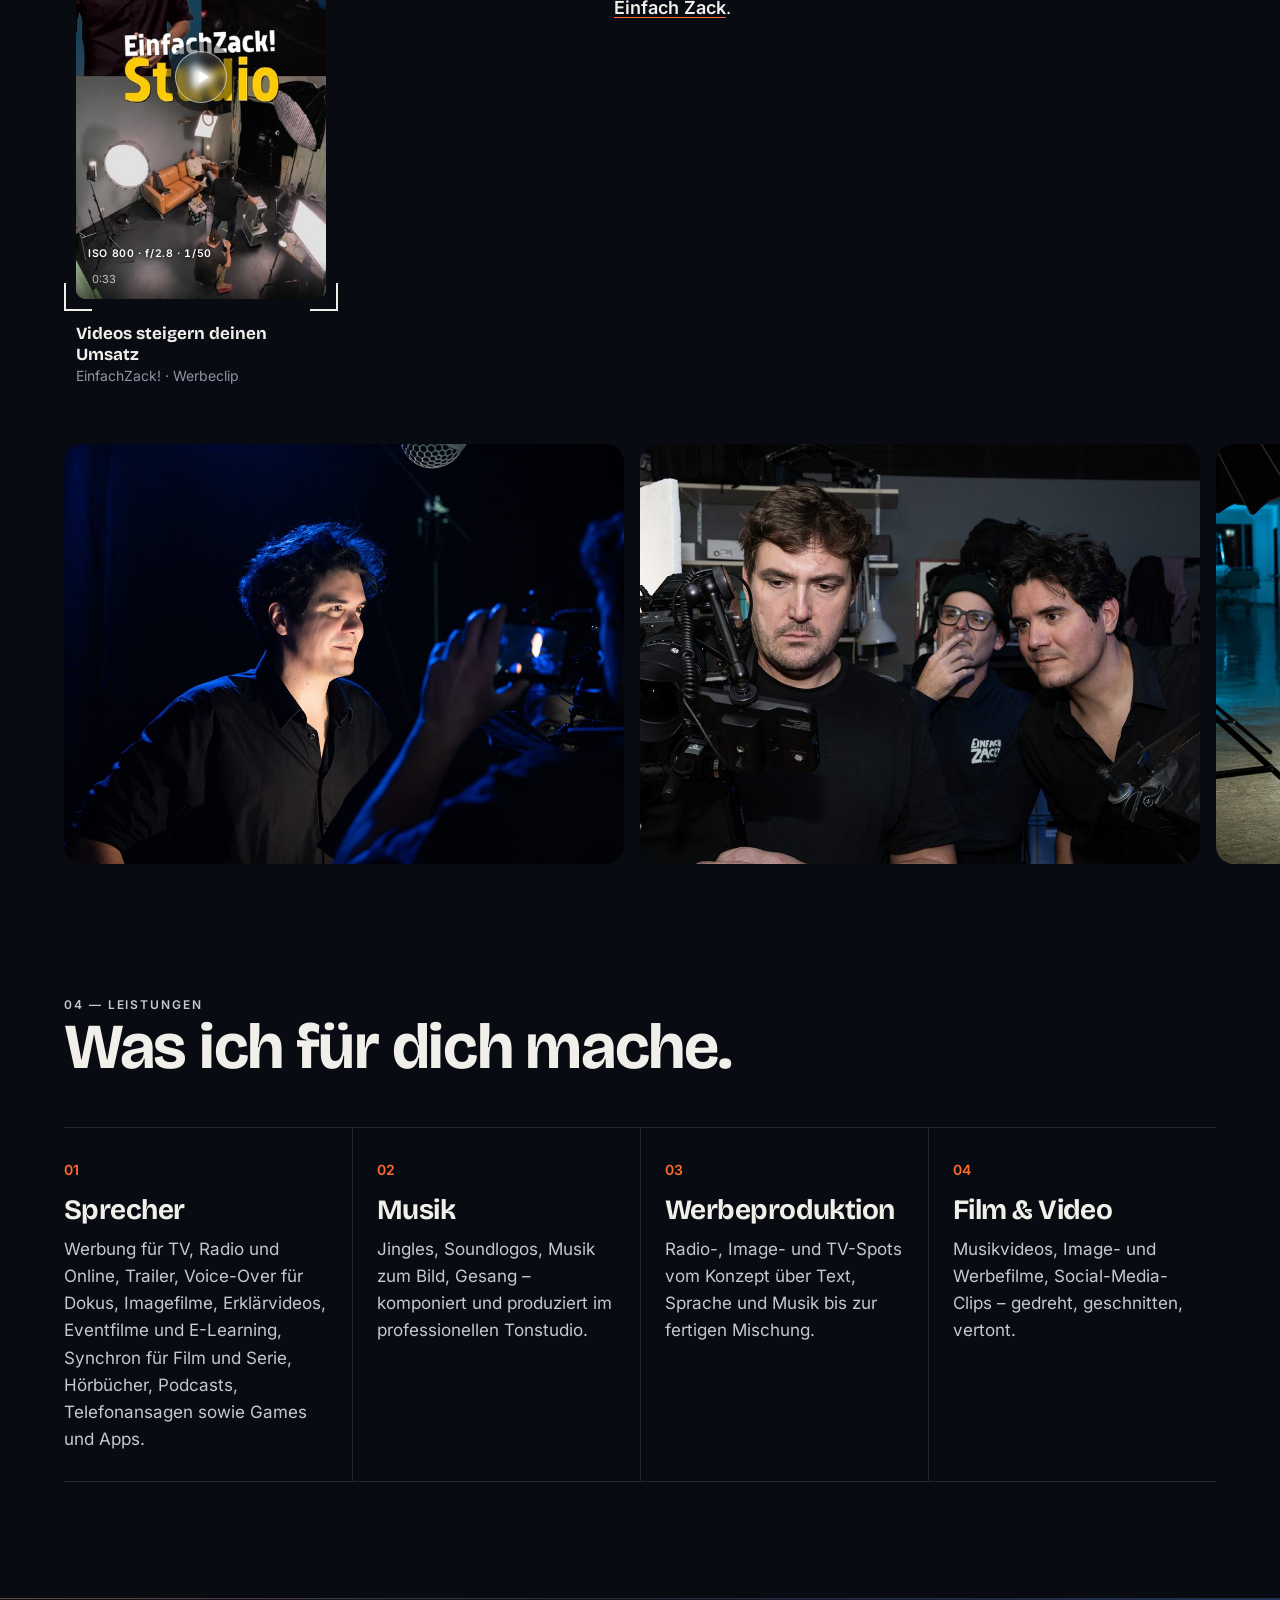
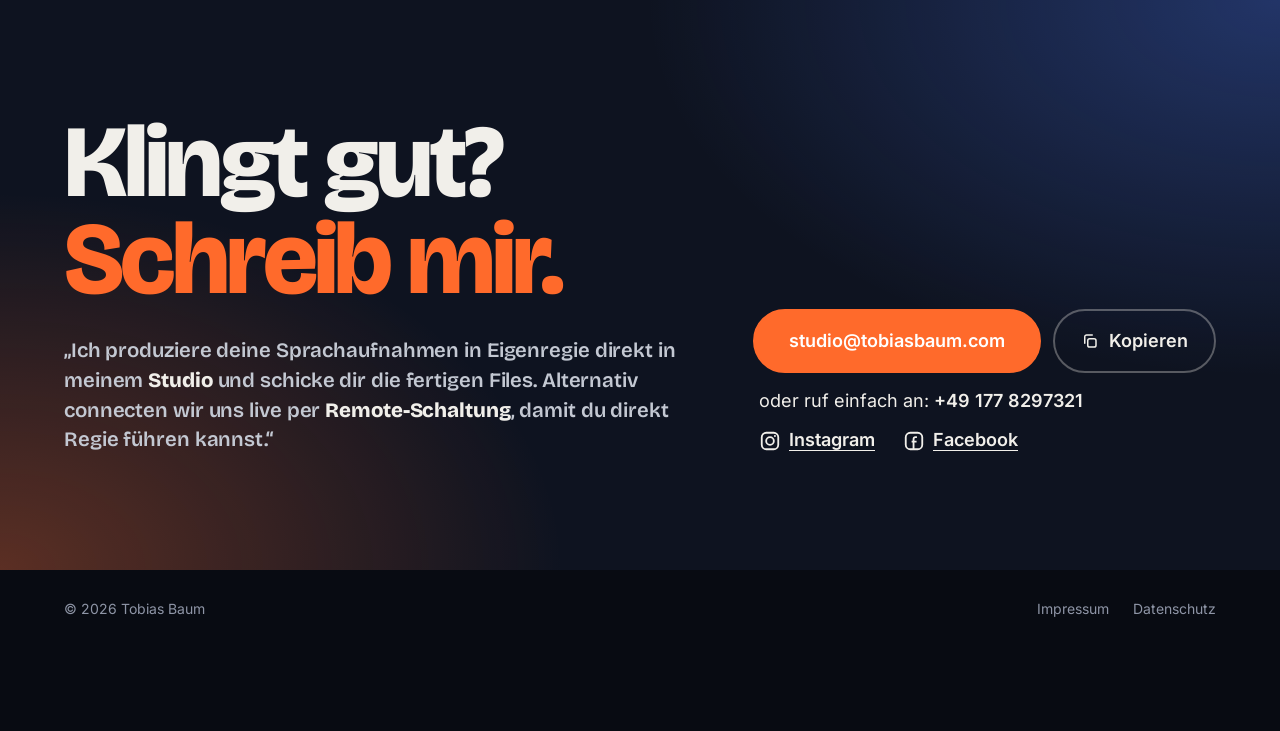
==== commit 8469427c: "Vorschau aktualisiert (13.11.2026 09:59)" ====
--- a/dunkel/index.html
+++ b/dunkel/index.html
@@ -83,6 +83,7 @@
         ]
       },
       "sameAs": [
+        "https://www.google.com/search?kgmid=/g/11_08wcjk_",
         "https://www.instagram.com/tobiasbaum82/",
         "https://www.facebook.com/tobias.baum"
       ]
